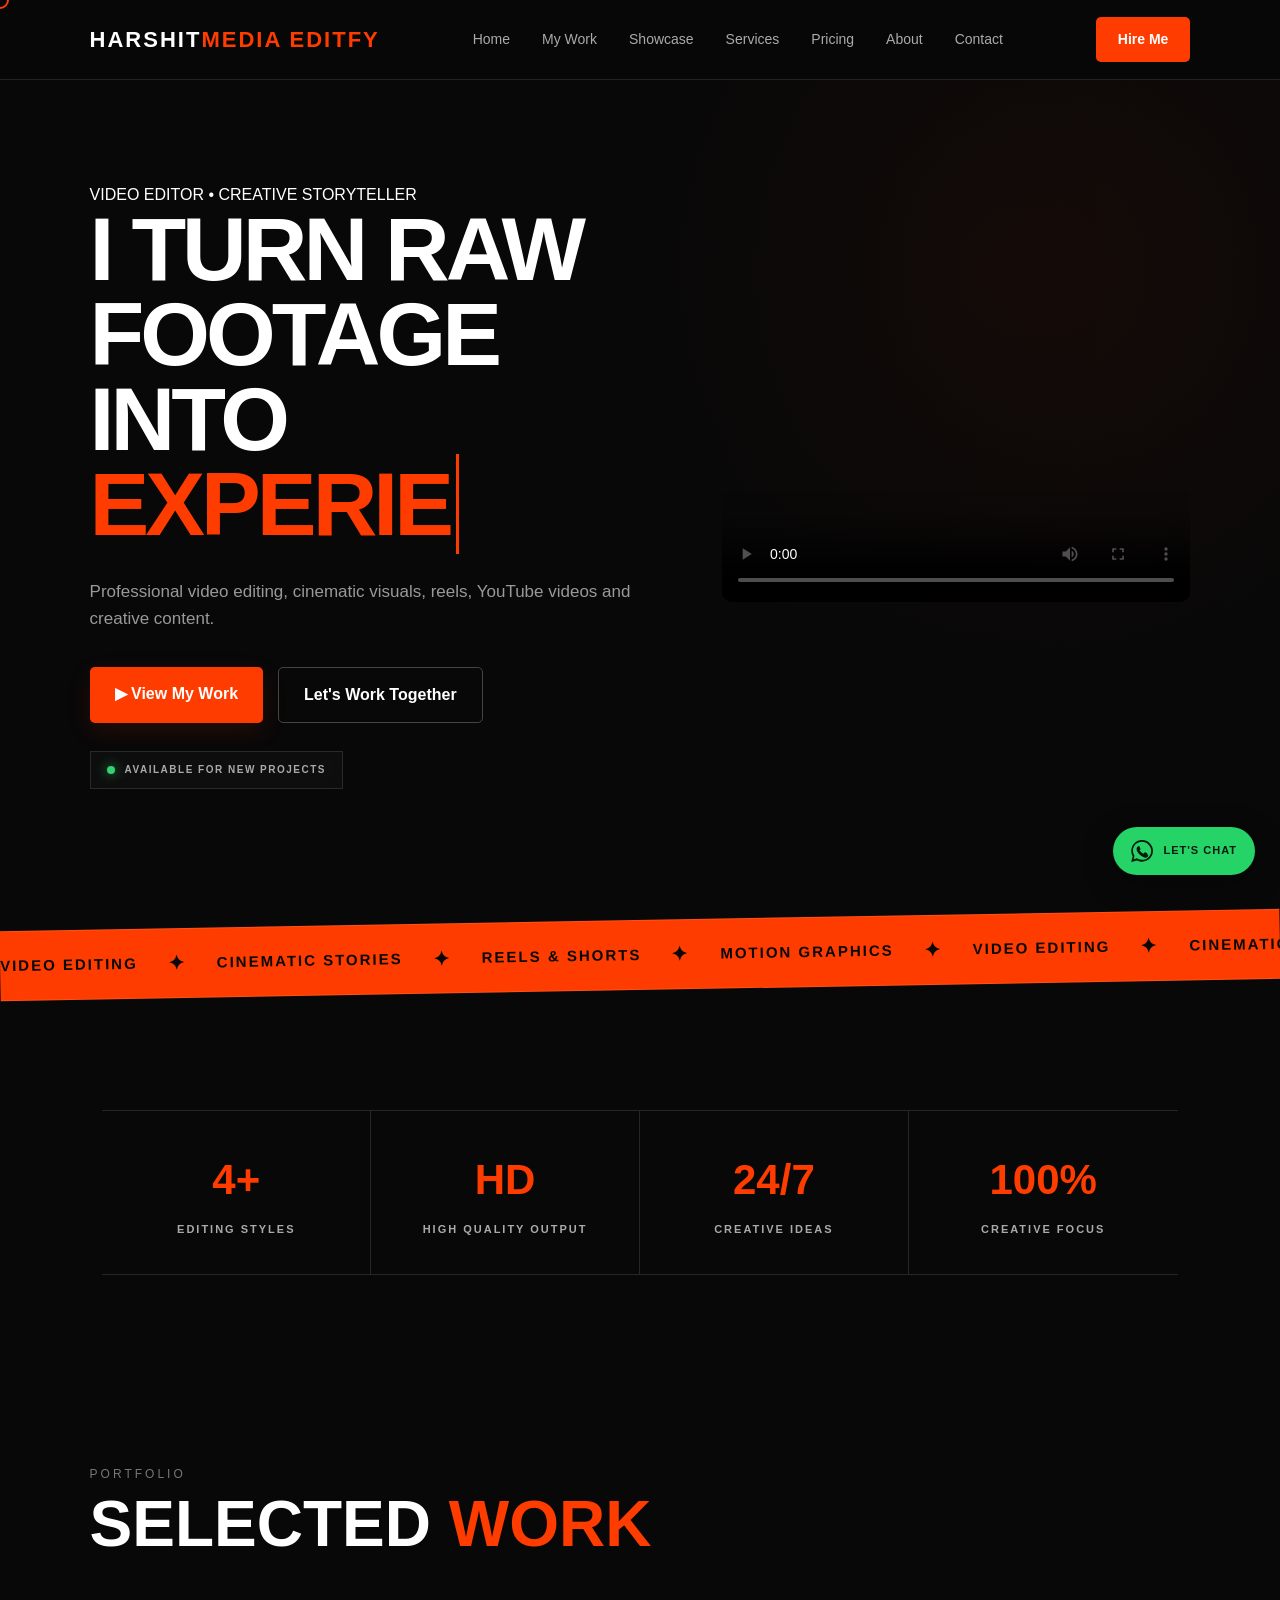
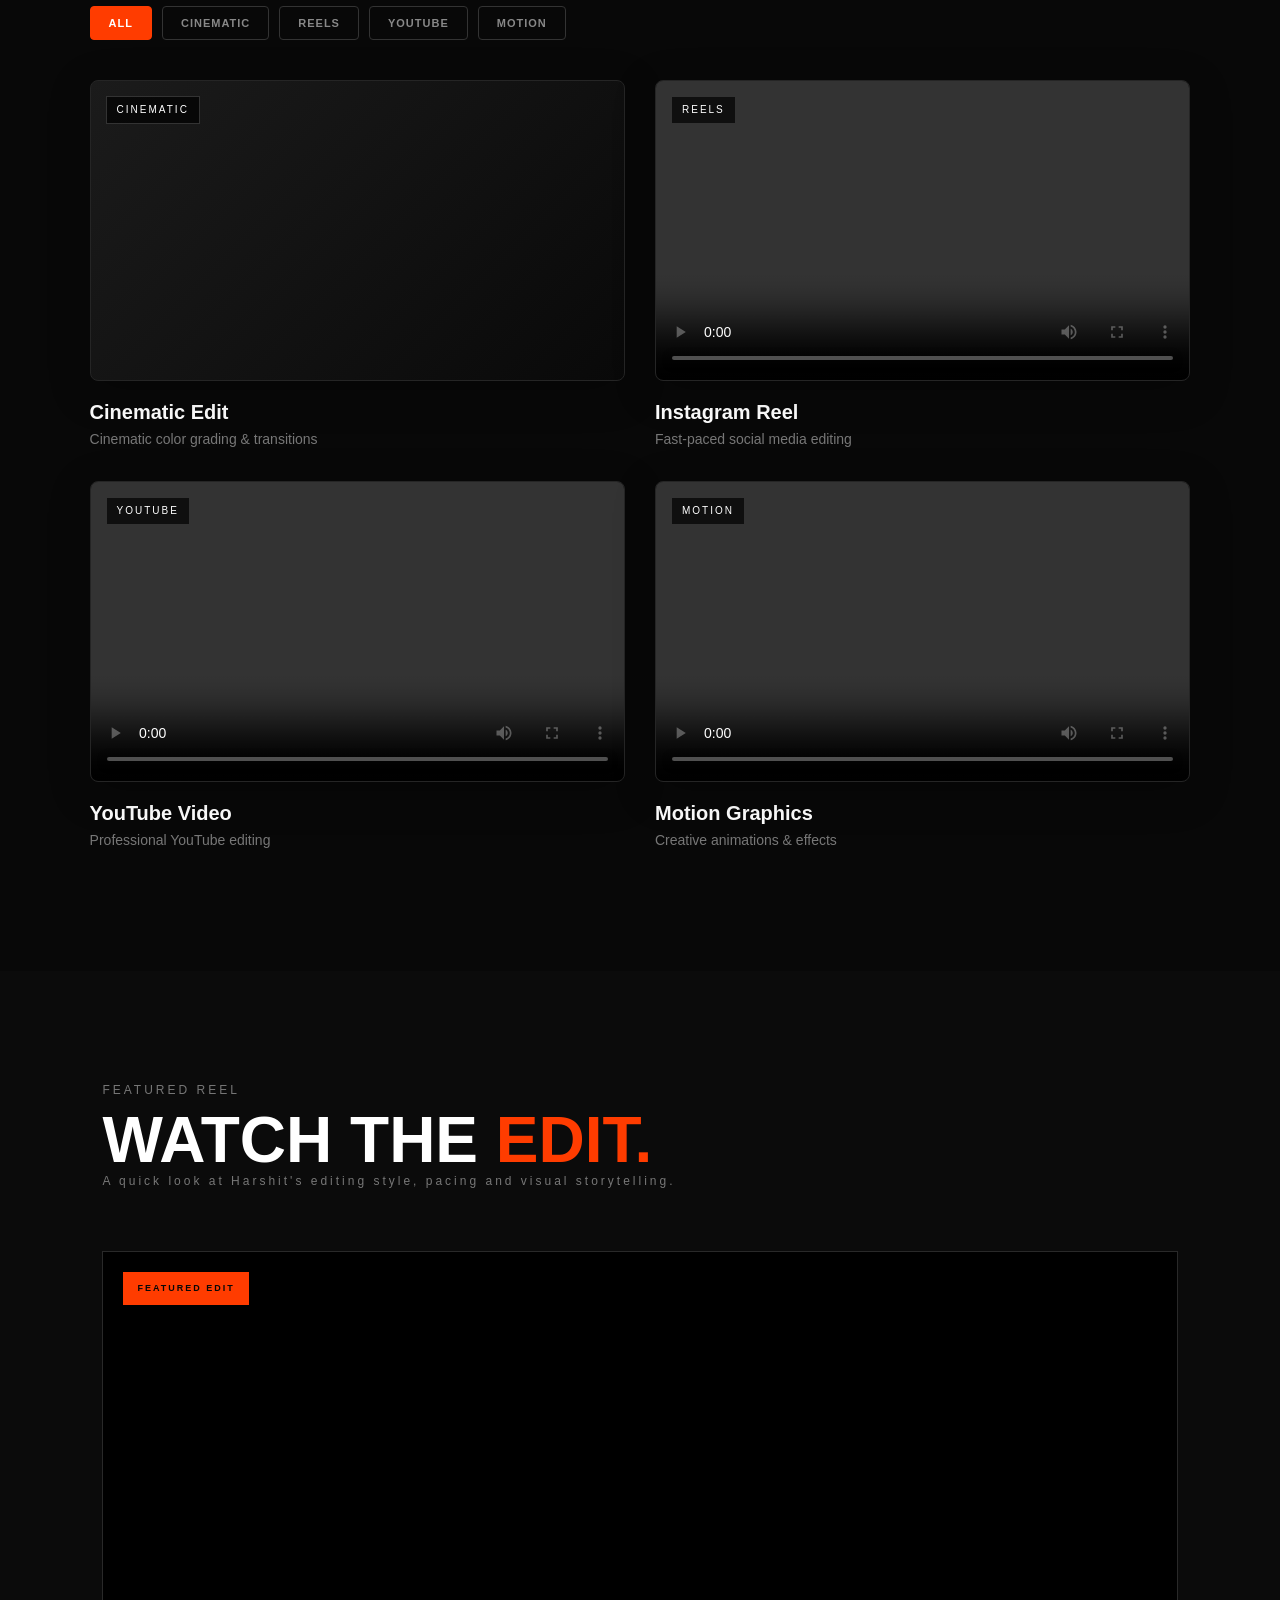
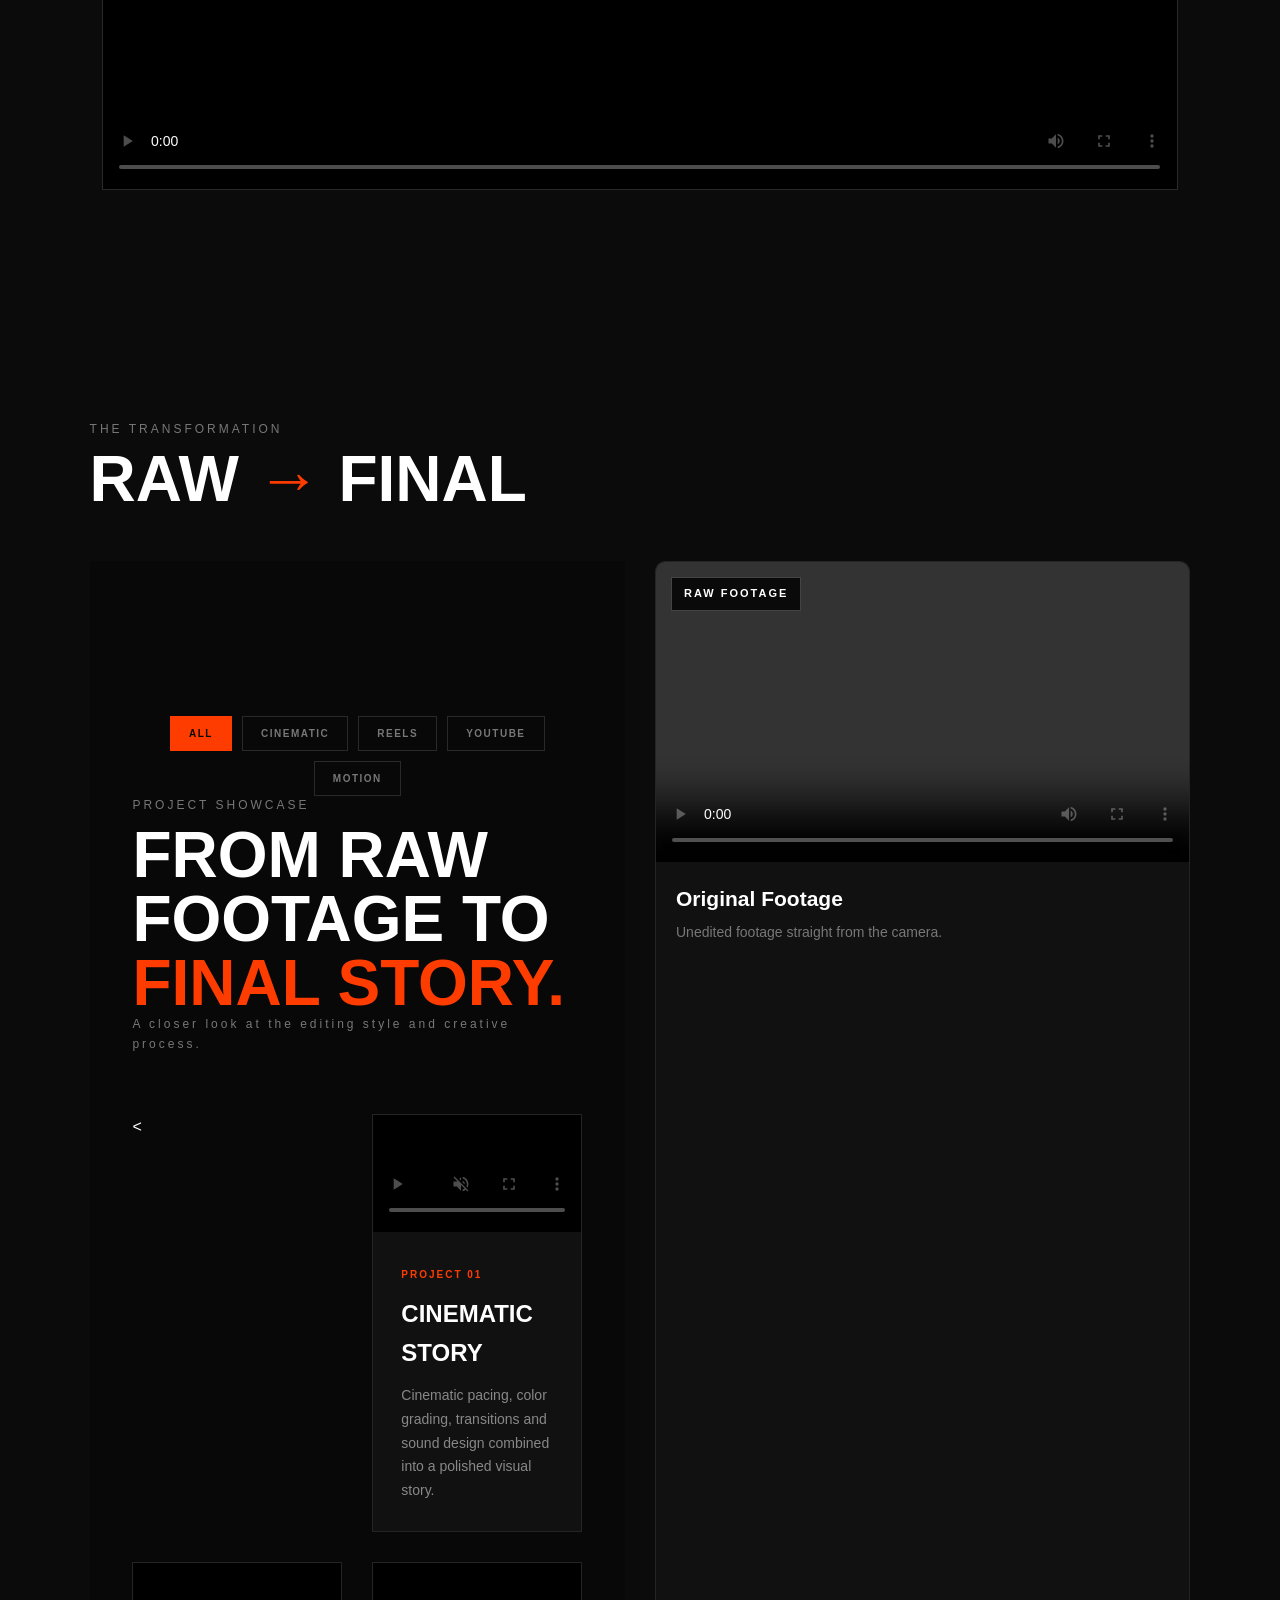
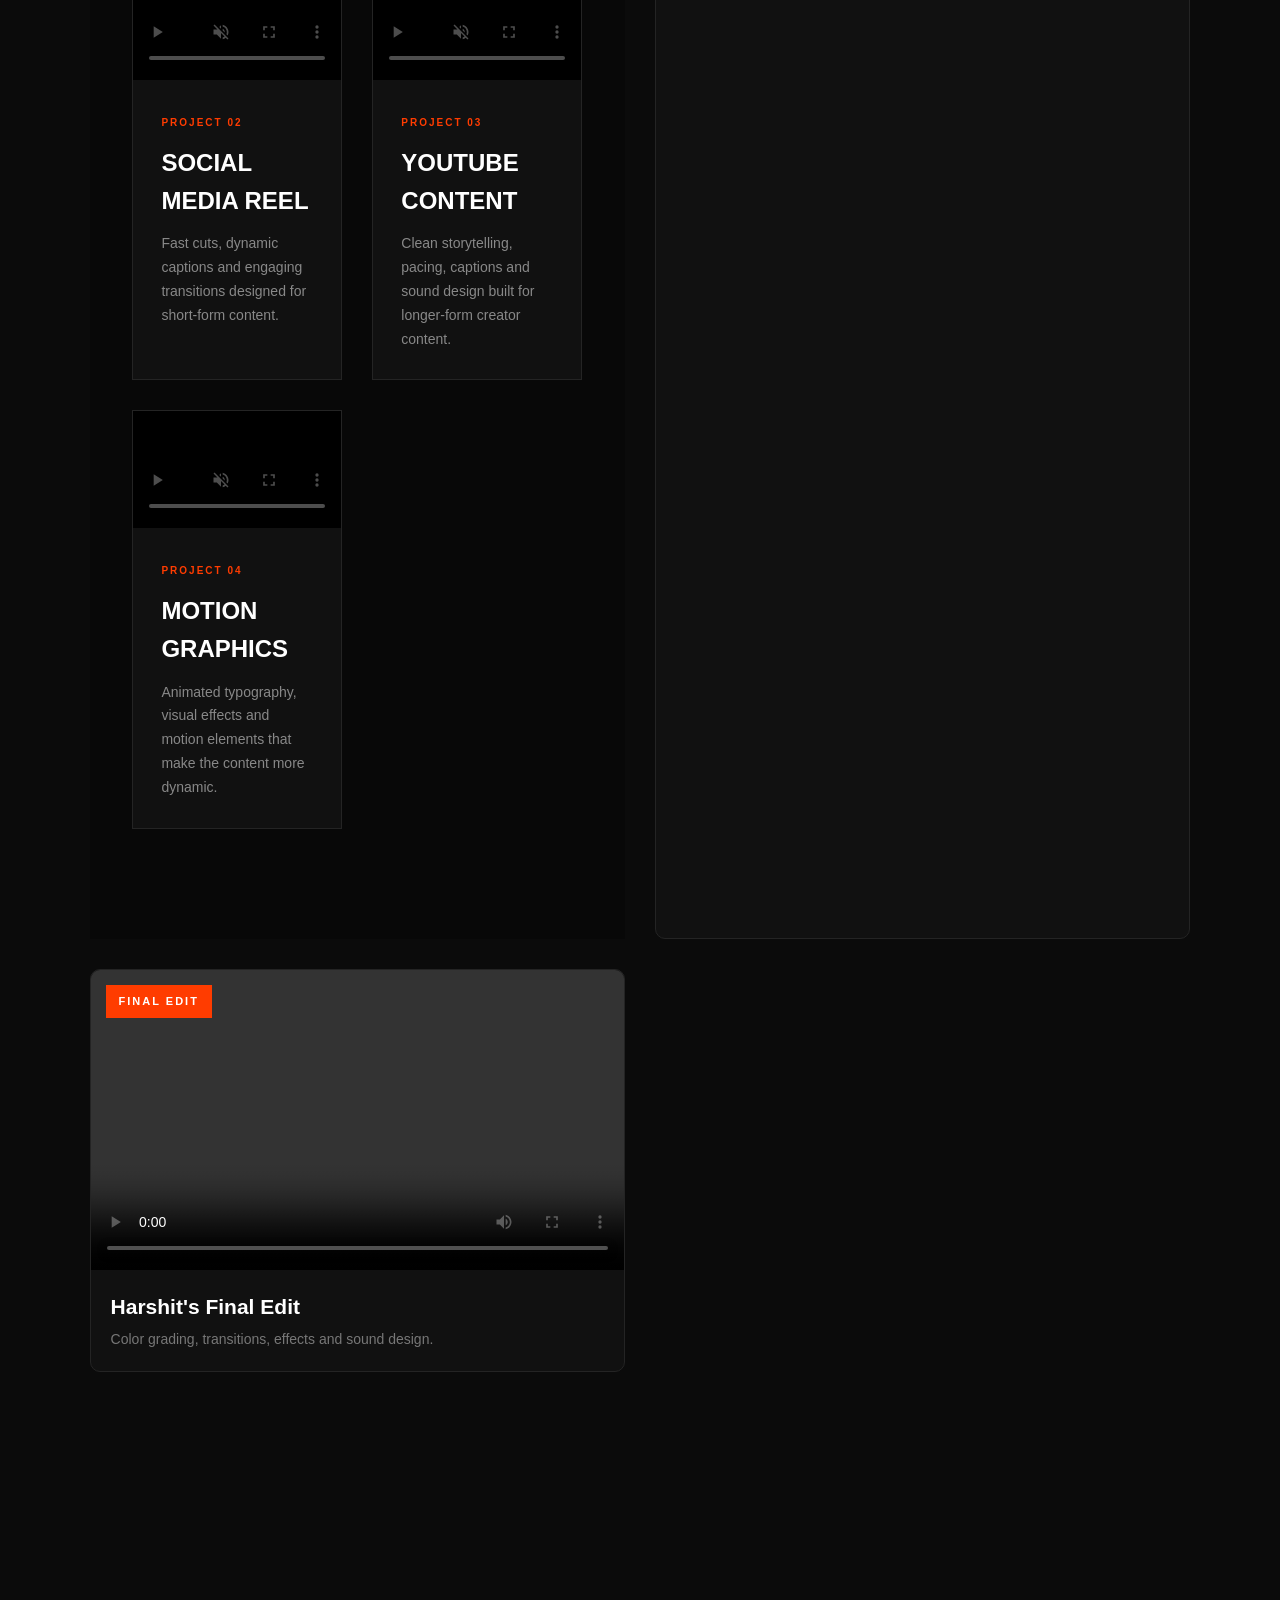
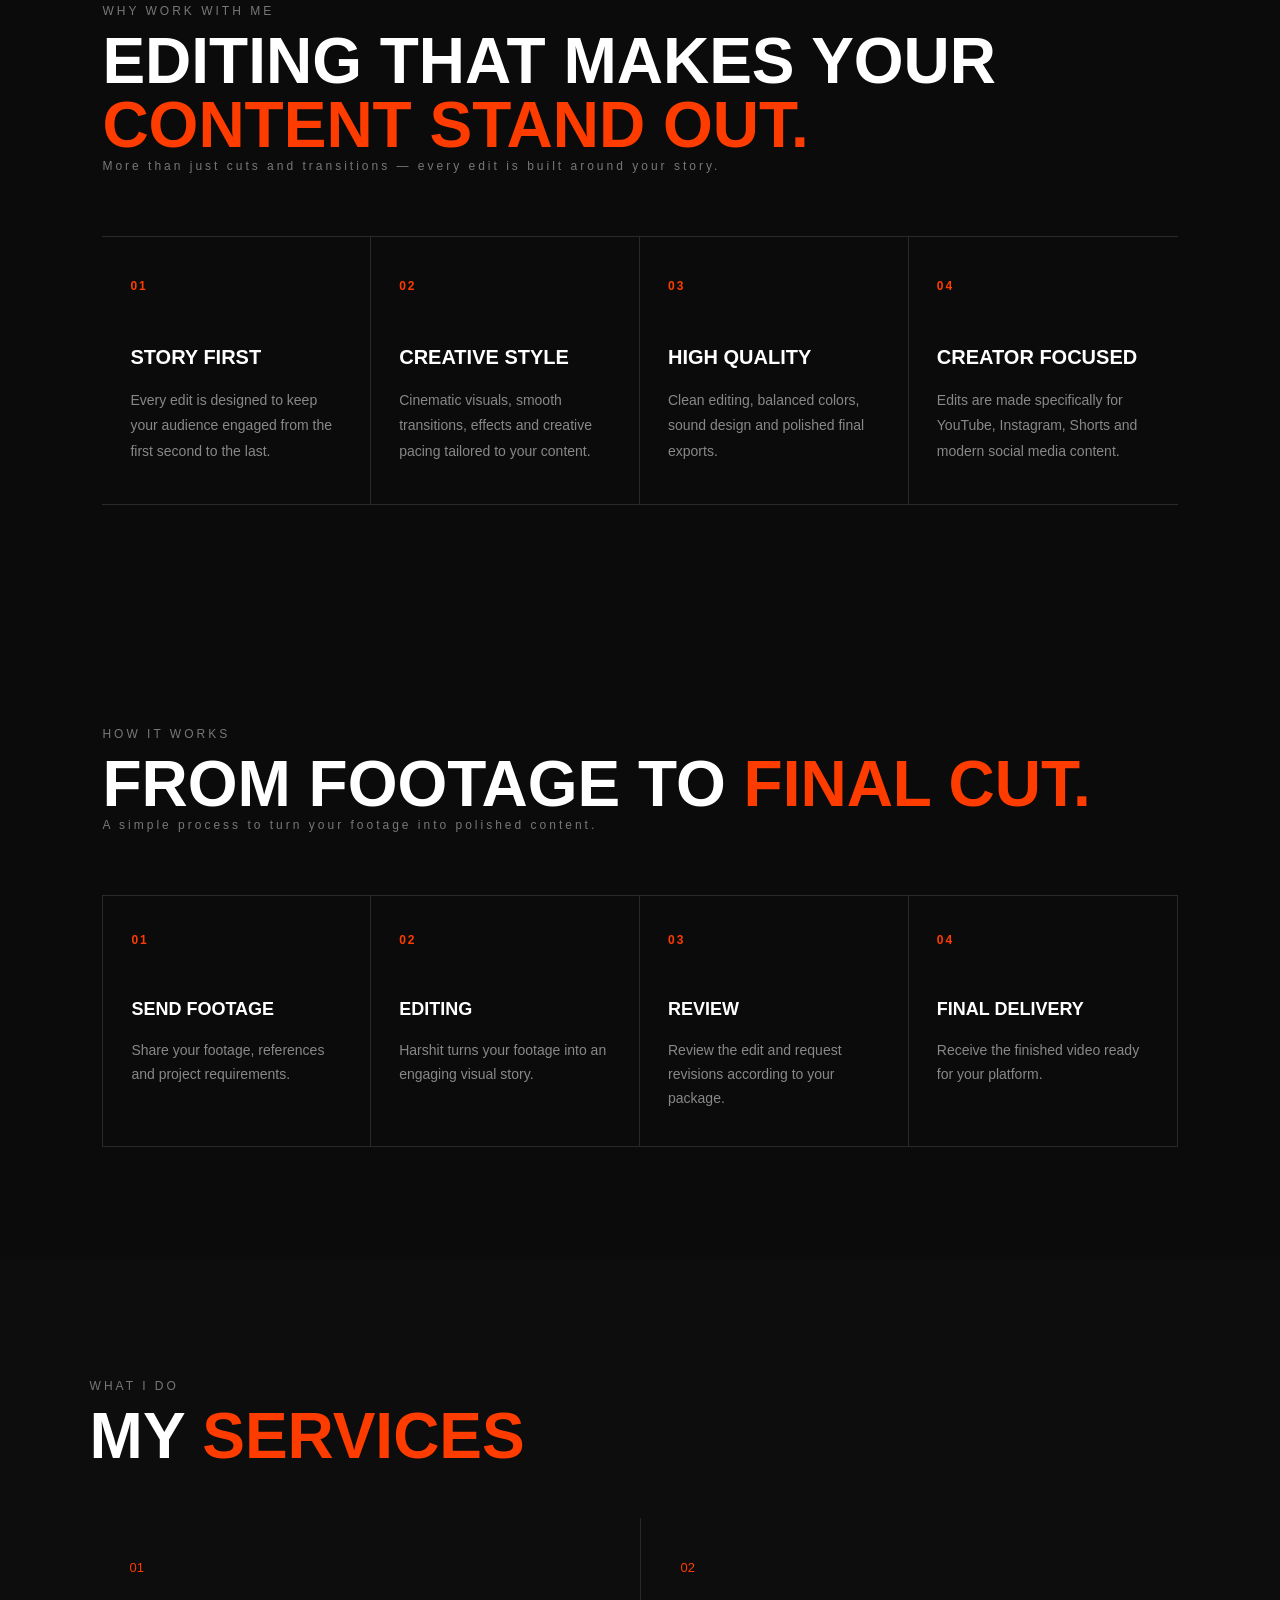
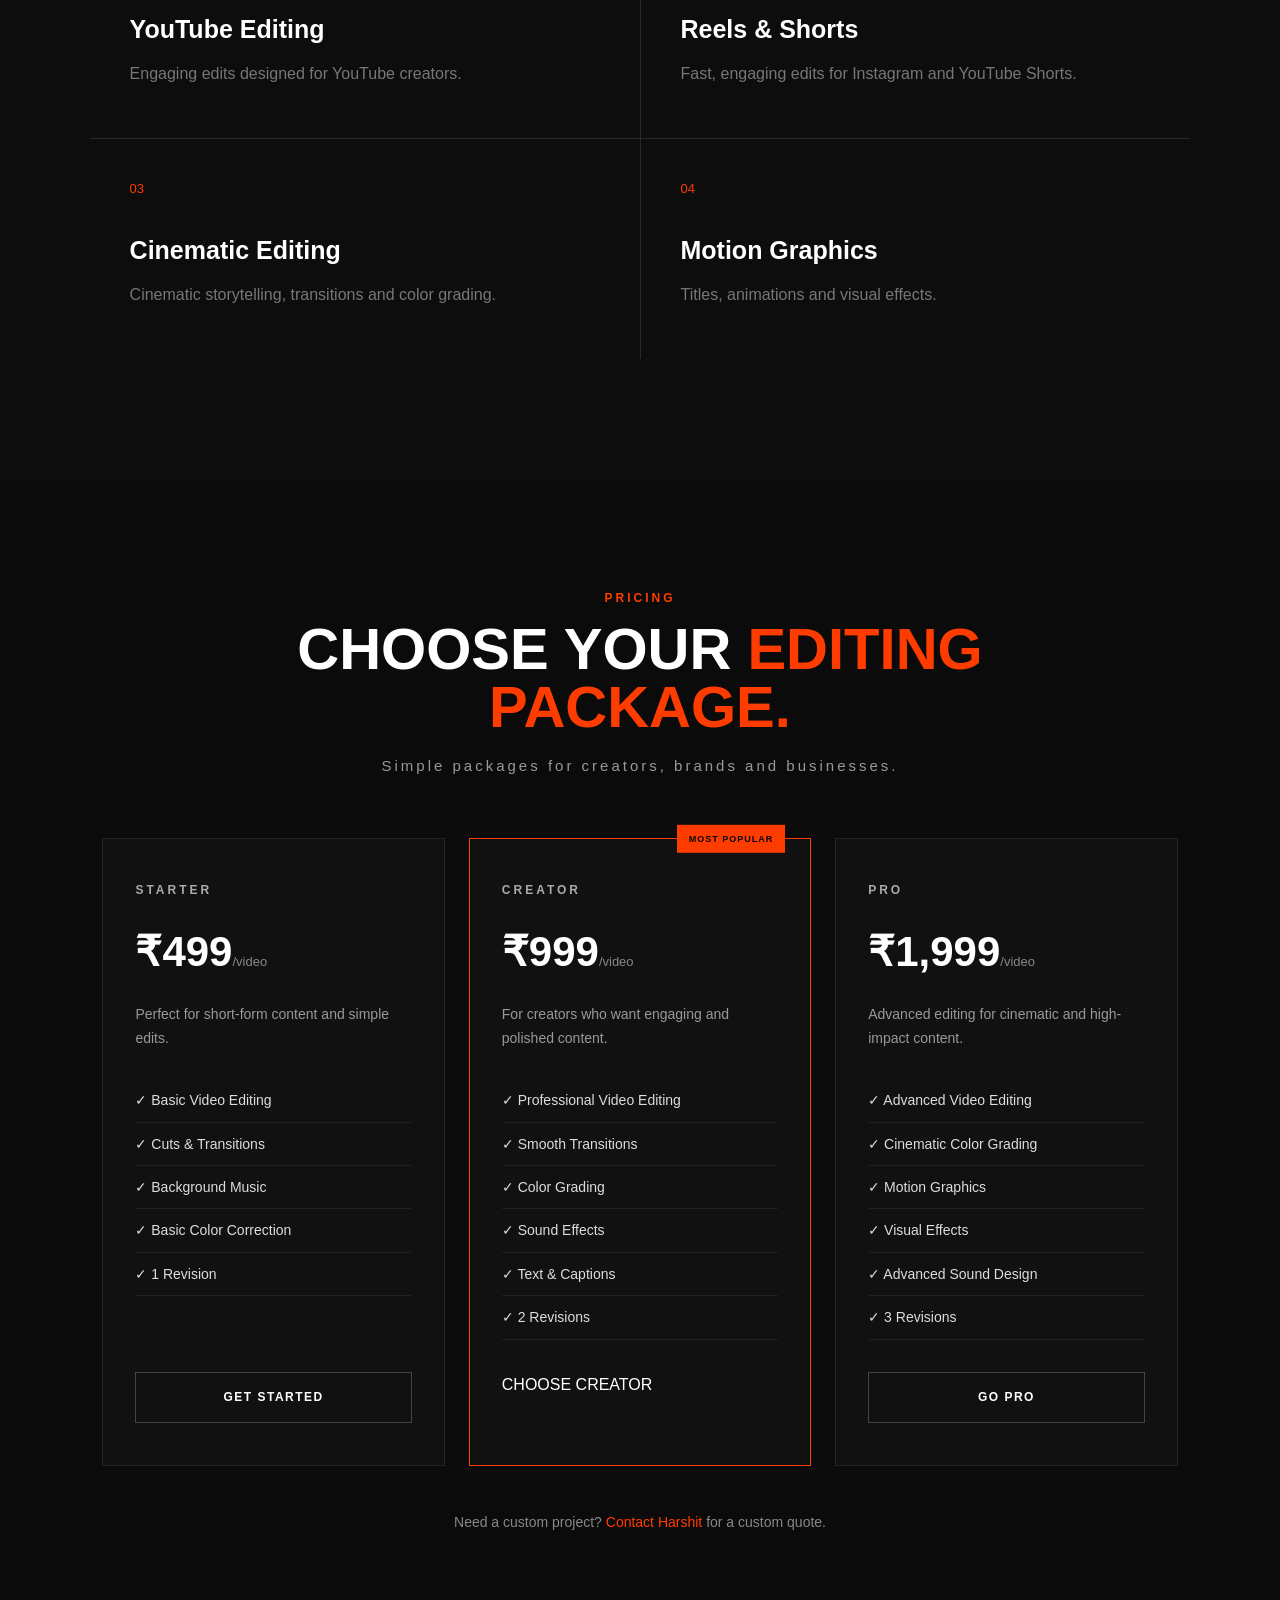
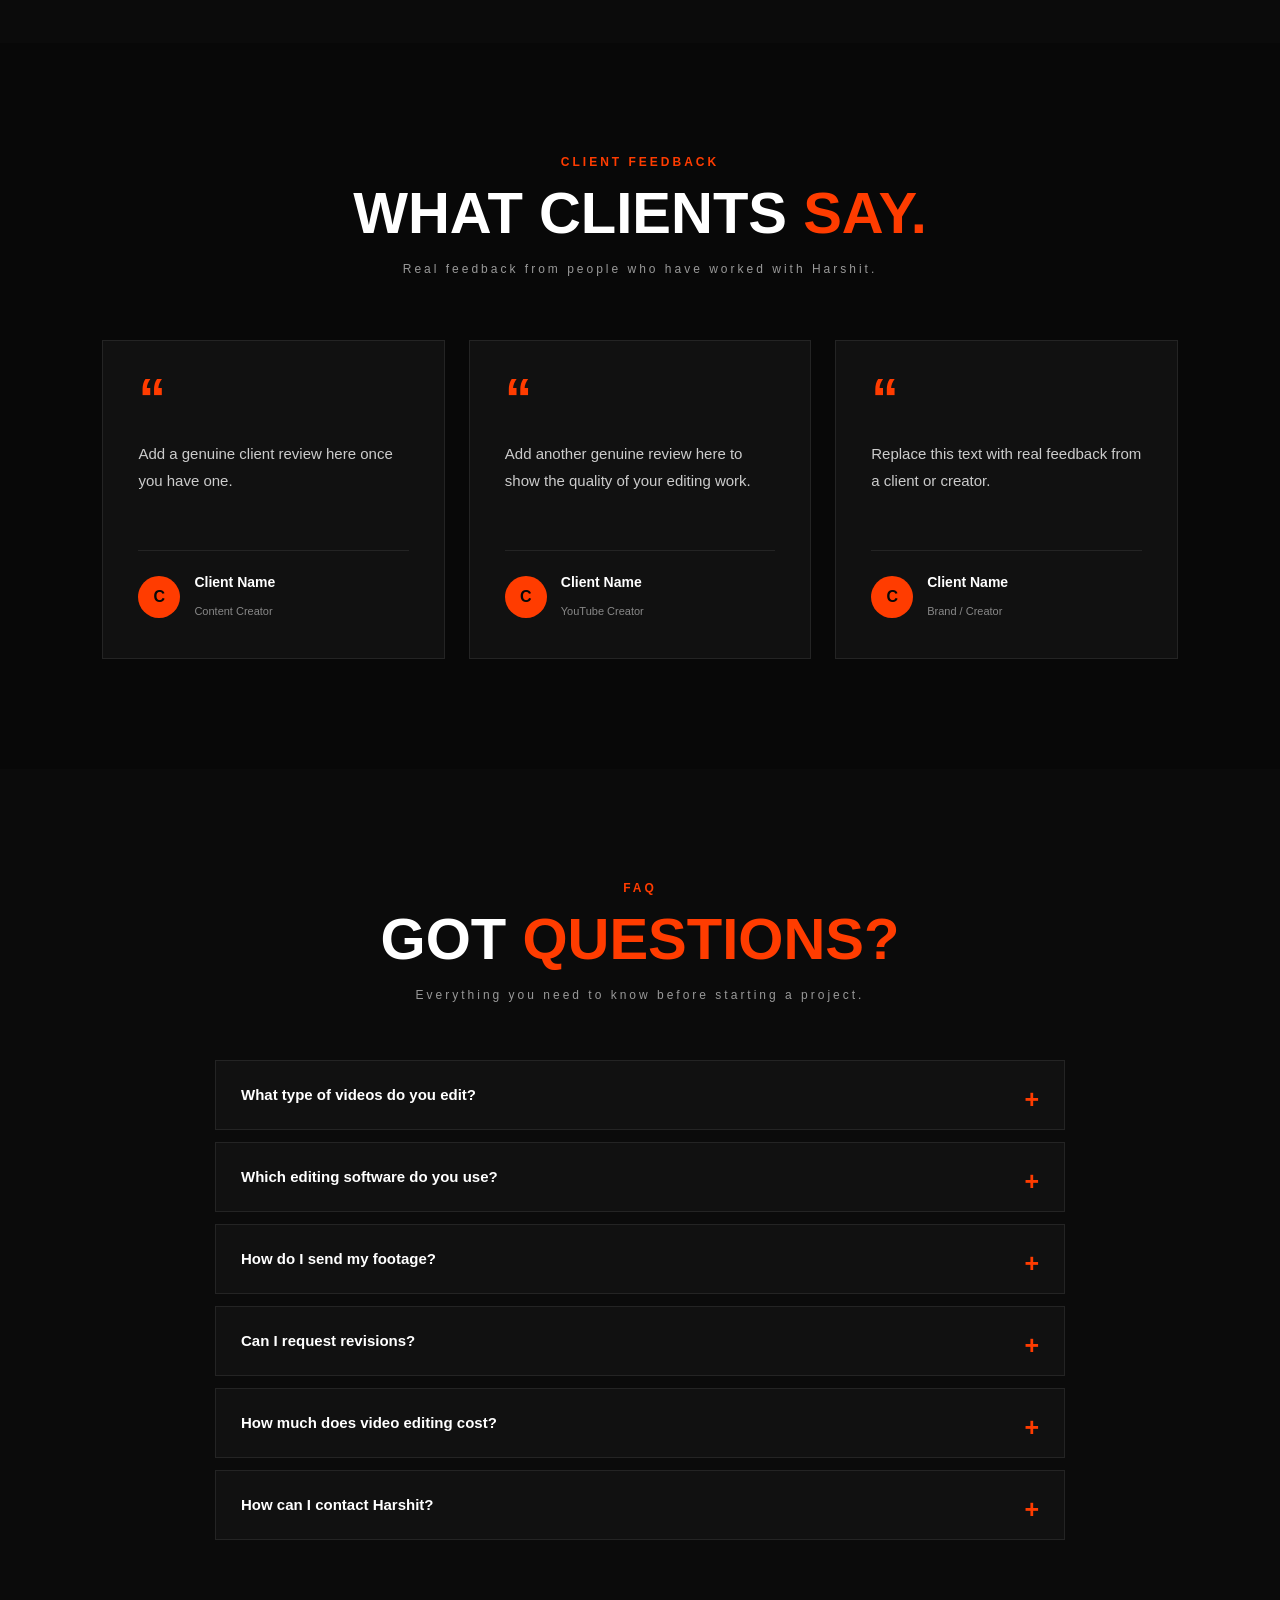
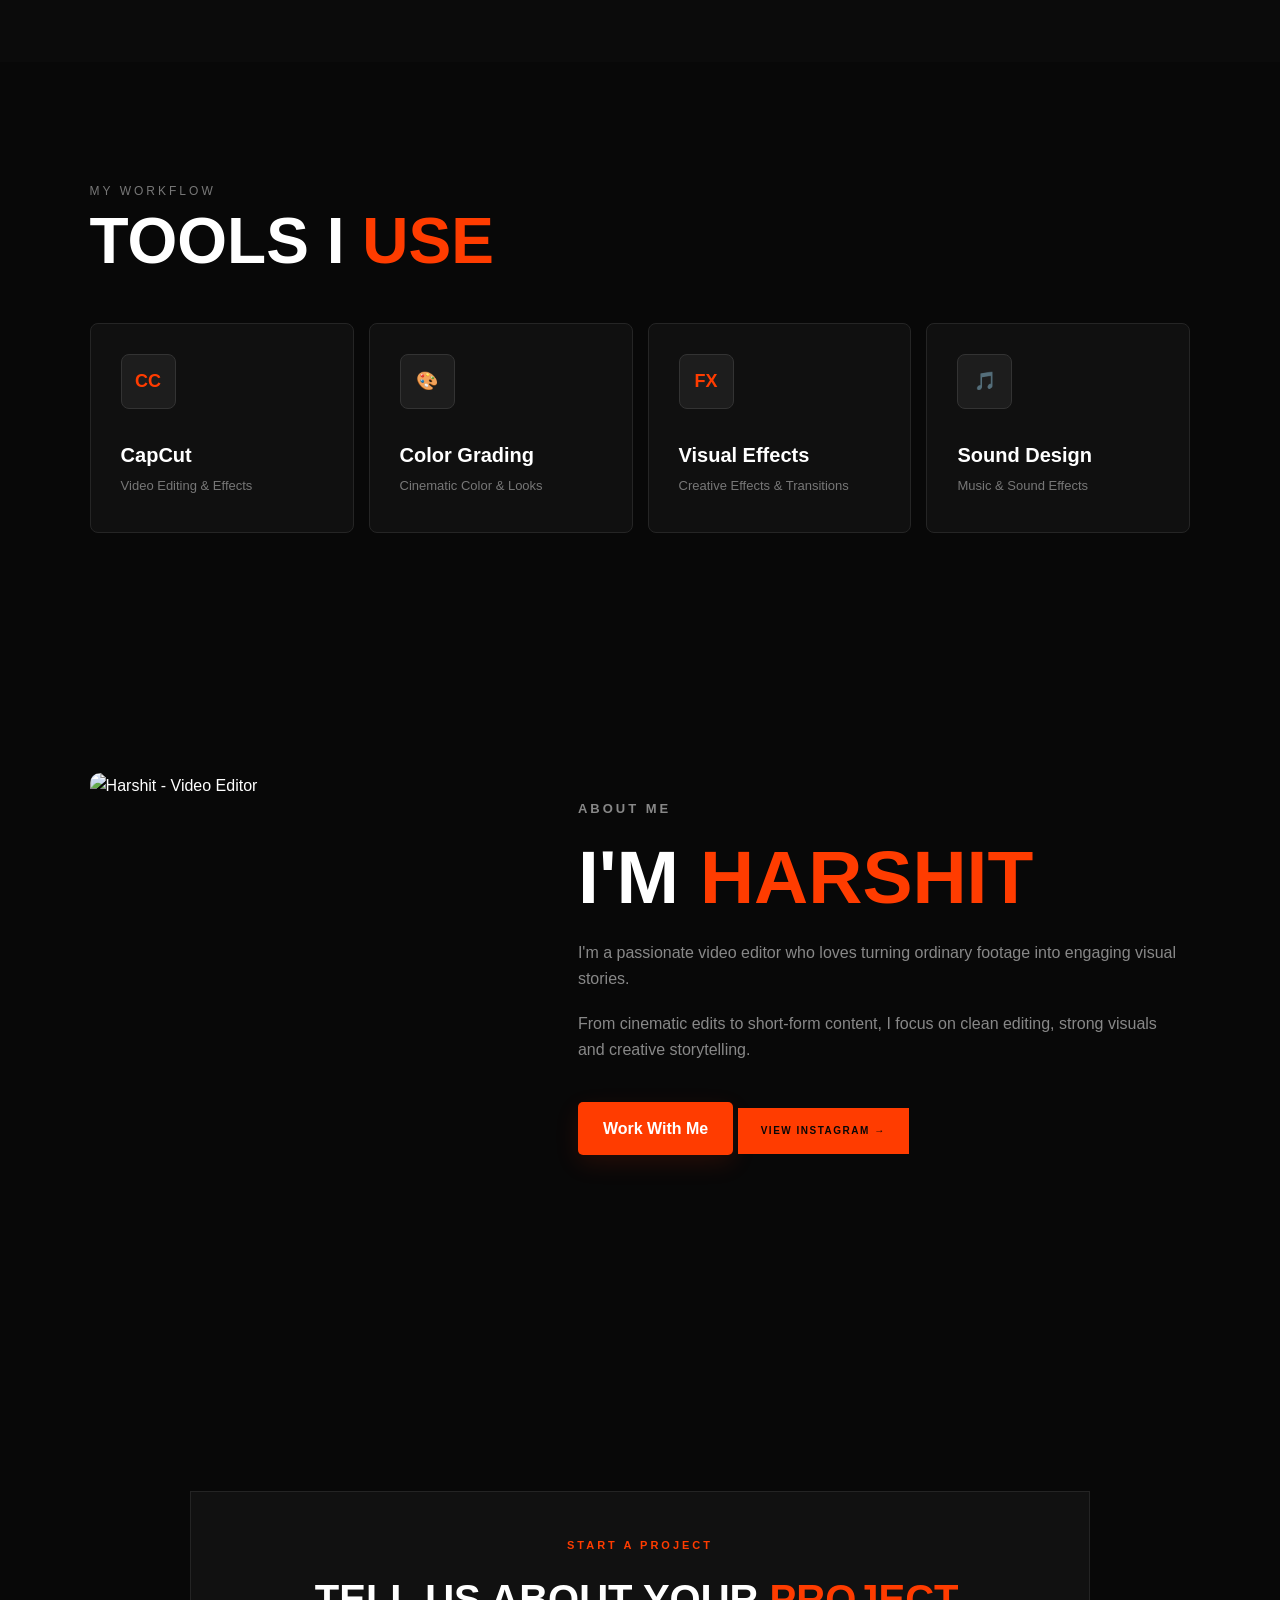
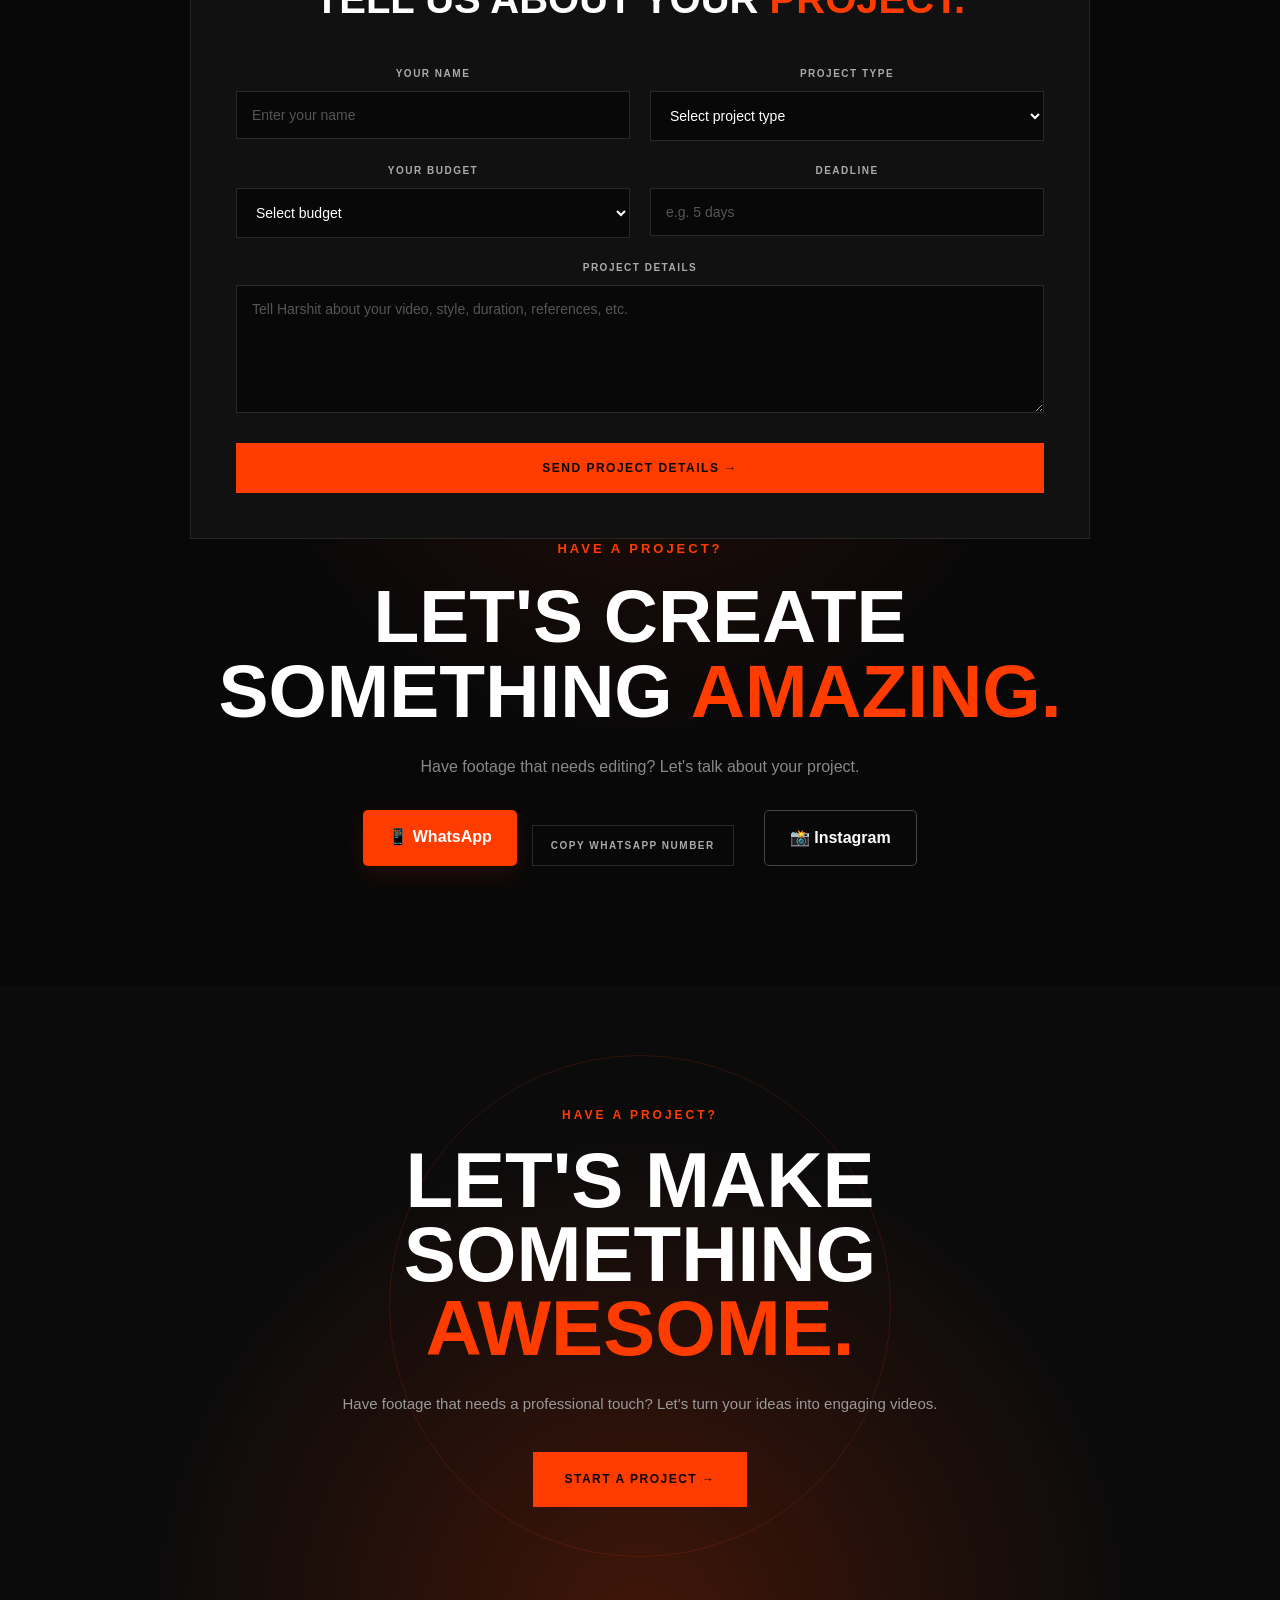
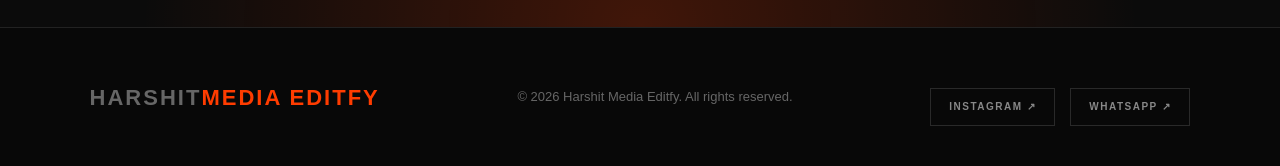
==== index.html @ 76f60067 "Add files via upload" ====
<!DOCTYPE html>
<html lang="en">
<head>
    <link rel="icon" href="images/harshit.jpg" type="image/jpeg">

    <meta name="description" content="Harshit Media Editfy — Professional video editing for YouTube, Instagram Reels, Shorts and cinematic content.">

    <meta name="keywords" content="video editor, Harshit Media Editfy, CapCut editor, YouTube editor, Instagram reels editor">

    <meta name="author" content="Harshit Media Editfy">

    <meta name="theme-color" content="#080808">
    <meta charset="UTF-8">
    <meta name="viewport" content="width=device-width, initial-scale=1.0">

    <title>Harshit Media Editfy | Professional Video Editor</title>

    <link rel="stylesheet" href="style.css">
</head>

<body>

    <div class="scroll-progress" id="scrollProgress"></div>
    <div class="custom-cursor" id="customCursor"></div>

    <div class="page-loader" id="pageLoader">
        <div class="loader-content">
            <div class="loader-logo">
                HARSHIT<span>MEDIA EDITFY</span>
            </div>

            <div class="loader-line">
                <div class="loader-fill"></div>
            </div>

            <p>LOADING EXPERIENCE...</p>
        </div>
    </div>

    <!-- NAVBAR -->

    <header class="navbar">

        <div class="logo">
            HARSHIT<span>MEDIA EDITFY</span>
        </div>

        <nav class="nav">
            <a href="#home">Home</a>
            <a href="#work">My Work</a>
            <a href="#showcase">Showcase</a>
            <a href="#services">Services</a>
            <a href="#pricing">Pricing</a>
            <a href="#about">About</a>
            <a href="#contact">Contact</a>
        </nav>

        <a href="#contact" class="hire-btn">
            Hire Me
        </a>

        <button class="menu-toggle" id="menuToggle">
            ☰
        </button>

    </header>


    <!-- MOBILE MENU -->

    <div class="mobile-menu" id="mobileMenu">

        <a href="#home">Home</a>
        <a href="#work">My Work</a>
        <a href="#before-after">Before & After</a>
        <a href="#services">Services</a>
        <a href="#testimonials">Testimonials</a>
        <a href="#faq">FAQ</a>
        <a href="#about">About</a>
        <a href="#contact">Contact</a>

    </div>



    <!-- HERO -->
    <section class="hero" id="home">

        <video class="hero-bg-video" autoplay muted loop playsinline>
            <source src="videos/cinematic.mp4" type="video/mp4">
        </video>

        <div class="hero-overlay"></div>

        <div class="hero-content">

            <p class="hero-label">VIDEO EDITOR <span>•</span> CREATIVE STORYTELLER</p>

            <h1>
                I TURN RAW FOOTAGE INTO
                <span class="typing-text" id="typingText">STORIES.</span>
            </h1>

            <p class="hero-text">
                Professional video editing, cinematic visuals,
                reels, YouTube videos and creative content.
            </p>

            <div class="hero-buttons">

                <a href="#work" class="primary-btn">
                    ▶ View My Work
                </a>

                <a href="#contact" class="secondary-btn">
                    Let's Work Together
                </a>

            </div>

            <div class="availability-badge">
                <span class="availability-dot"></span>
                <span>AVAILABLE FOR NEW PROJECTS</span>
            </div>

        </div>

        <div class="hero-video">

            <video class="featured-video" controls poster="images/cinematic.jpg"></video>
               <source src="videos/cinematic.mp4" type="video/mp4">
            </video>

        </div>

    </section>

    <!-- CREATIVE MARQUEE -->
    <section class="marquee-section">
        <div class="marquee-track">
            <span>VIDEO EDITING</span>
            <span>✦</span>
            <span>CINEMATIC STORIES</span>
            <span>✦</span>
            <span>REELS & SHORTS</span>
            <span>✦</span>
            <span>MOTION GRAPHICS</span>
            <span>✦</span>

            <span>VIDEO EDITING</span>
            <span>✦</span>
            <span>CINEMATIC STORIES</span>
            <span>✦</span>
            <span>REELS & SHORTS</span>
            <span>✦</span>
            <span>MOTION GRAPHICS</span>
            <span>✦</span>
        </div>
    </section>

    <!-- EDITING STATS -->
    <section class="stats-section">
        <div class="stats-container">

            <div class="stat-item">
                <h3 class="counter" data-target="4" data-suffix="+">0</h3>
                <p>EDITING STYLES</p>
            </div>

            <div class="stat-item">
                <h3>HD</h3>
                <p>HIGH QUALITY OUTPUT</p>
            </div>

            <div class="stat-item">
                <h3 class="counter" data-target="24" data-suffix="/7">0</h3>
                <p>CREATIVE IDEAS</p>
            </div>

            <div class="stat-item">
                <h3 class="counter" data-target="100" data-suffix="%">0</h3>
                <p>CREATIVE FOCUS</p>
            </div>

        </div>
    </section>


    <!-- WORK -->
    <section class="work-section" id="work">

        <div class="section-heading">

            <p>PORTFOLIO</p>

            <h2>
                SELECTED <span>WORK</span>
            </h2>

        </div>

        <div class="filter-buttons">

            <button class="filter-btn active" data-filter="all">
                ALL
            </button>

            <button class="filter-btn" data-filter="cinematic">
                CINEMATIC
            </button>

            <button class="filter-btn" data-filter="reels">
                REELS
            </button>

            <button class="filter-btn" data-filter="youtube">
                YOUTUBE
            </button>

            <button class="filter-btn" data-filter="motion">
                MOTION
            </button>

        </div>


        <div class="video-grid">

            <!-- VIDEO 1 -->
            <div class="video-card" data-category="cinematic">

                <div class="video-box">

                <video muted loop playsinline preload="metadata" poster="images/cinematic.jpg">
                    <source src="videos/cinematic.mp4" type="video/mp4">
                </video>

                <video muted loop playsinline preload="metadata" poster="images/reel.jpg">
                    <source src="videos/reel.mp4" type="video/mp4">
                </video>

                <video muted loop playsinline preload="metadata" poster="images/youtube.jpg">
                    <source src="videos/youtube.mp4" type="video/mp4">
                </video>

                <video muted loop playsinline preload="metadata" poster="images/motion.jpg">
                    <source src="videos/motion.mp4" type="video/mp4">
                </video>

                <span class="category">
                     CINEMATIC
                </span>

            </div>

                <h3>Cinematic Edit</h3>

                <p>
                    Cinematic color grading & transitions
                </p>

            </div>


            <!-- VIDEO 2 -->
            <div class="video-card" data-category="reels">

                <div class="video-box">

                <video controls>
                  <source src="videos/reel.mp4" type="video/mp4">
                </video>

               <span class="category">
                   REELS
              </span>

            </div>

                <h3>Instagram Reel</h3>

                <p>
                    Fast-paced social media editing
                </p>

            </div>


            <!-- VIDEO 3 -->
            <div class="video-card" data-category="youtube">

                <div class="video-box">

                <video controls>
                   <source src="videos/youtube.mp4" type="video/mp4">
                </video>

            <span class="category">
                     YOUTUBE
            </span>

            </div>

                <h3>YouTube Video</h3>

                <p>
                    Professional YouTube editing
                </p>

            </div>


            <!-- VIDEO 4 -->
            <div class="video-card" data-category="motion">

            <div class="video-box">

                <video controls>
                   <source src="videos/motion.mp4" type="video/mp4">
                 </video>

                <span class="category">
                     MOTION
                </span>

            </div>

                <h3>Motion Graphics</h3>

                <p>
                    Creative animations & effects
                </p>

            </div>

        </div>

    </section>
    <section class="featured-reel" id="featuredReel">

        <div class="section-heading">
            <p class="section-tag">FEATURED REEL</p>
            <h2>WATCH THE <span>EDIT.</span></h2>
            <p>A quick look at Harshit's editing style, pacing and visual storytelling.</p>
        </div>

        <div class="featured-reel-box">

            <video
                id="featuredReelVideo"
                controls
                playsinline
                poster="images/cinematic.jpg">

                <source src="videos/cinematic.mp4" type="video/mp4">

                Your browser does not support video playback.
            </video>

            <div class="reel-badge">
                FEATURED EDIT
            </div>

        </div>

    </section>

    
    <!-- BEFORE & AFTER -->

    <section class="before-after-section" id="before-after">

        <div class="section-heading">

            <p>THE TRANSFORMATION</p>

            <h2>
                RAW <span>→</span> FINAL
            </h2>

        </div>

        <div class="comparison">

        <!-- PROJECT SHOWCASE -->
        <section class="showcase-section" id="showcase">
            <div class="showcase-filters">

                <button class="showcase-filter active" data-showcase-filter="all">
                    ALL
                </button>

                <button class="showcase-filter" data-showcase-filter="cinematic">
                    CINEMATIC
                </button>

                <button class="showcase-filter" data-showcase-filter="reels">
                    REELS
                </button>

                <button class="showcase-filter" data-showcase-filter="youtube">
                    YOUTUBE
                </button>

                <button class="showcase-filter" data-showcase-filter="motion">
                    MOTION
                </button>

            </div>

            <div class="section-heading">
                <p class="section-tag">PROJECT SHOWCASE</p>
                <h2>FROM RAW FOOTAGE TO <span>FINAL STORY.</span></h2>
                <p>A closer look at the editing style and creative process.</p>
            </div>

            <div class="showcase-grid">

            <<div class="showcase-card" data-showcase-category="cinematic">
                <div class="showcase-video">
                    <div class="showcase-overlay">
                        <span>WATCH PROJECT</span>
                        <div class="showcase-play">▶</div>
                    </div>

                <video
                    controls
                    muted
                    loop
                    playsinline
                    preload="metadata"
                    poster="images/cinematic.jpg">
                    <source src="videos/cinematic.mp4" type="video/mp4">
                </video>
            </div>

                <div class="showcase-content">
                    <span>PROJECT 01</span>
                    <h3>CINEMATIC STORY</h3>
                    <p>
                        Cinematic pacing, color grading, transitions and
                        sound design combined into a polished visual story.
                    </p>
                </div>
            </div>


            <div class="showcase-card" data-showcase-category="reels">
                <div class="showcase-video">
                    <div class="showcase-overlay">
                        <span>WATCH PROJECT</span>
                        <div class="showcase-play">▶</div>
                    </div>
                    <video
                        controls
                        muted
                        loop
                        playsinline
                        preload="metadata"
                        poster="images/reel.jpg">
                        <source src="videos/reel.mp4" type="video/mp4">
                    </video>
                </div>

                <div class="showcase-content">
                    <span>PROJECT 02</span>
                    <h3>SOCIAL MEDIA REEL</h3>
                    <p>
                        Fast cuts, dynamic captions and engaging transitions
                        designed for short-form content.
                    </p>
                </div>
            </div>


            <div class="showcase-card" data-showcase-category="youtube">
                <div class="showcase-video">
                    <div class="showcase-overlay">
                        <span>WATCH PROJECT</span>
                        <div class="showcase-play">▶</div>
                    </div>
                    <video
                        controls
                        muted
                        loop
                        playsinline
                        preload="metadata"
                        poster="images/youtube.jpg">
                        <source src="videos/youtube.mp4" type="video/mp4">
                    </video>
                </div>

                <div class="showcase-content">
                    <span>PROJECT 03</span>
                    <h3>YOUTUBE CONTENT</h3>
                    <p>
                        Clean storytelling, pacing, captions and sound
                        design built for longer-form creator content.
                    </p>
                </div>
            </div>


            <div class="showcase-card" data-showcase-category="motion">
                <div class="showcase-video">
                    <div class="showcase-overlay">
                        <span>WATCH PROJECT</span>
                        <div class="showcase-play">▶</div>
                    </div>
                    <video
                        controls
                        muted
                        loop
                        playsinline
                        preload="metadata"
                        poster="images/motion.jpg">
                        <source src="videos/motion.mp4" type="video/mp4">
                    </video>
                </div>

                <div class="showcase-content">
                    <span>PROJECT 04</span>
                    <h3>MOTION GRAPHICS</h3>
                    <p>
                        Animated typography, visual effects and motion
                        elements that make the content more dynamic.
                    </p>
                </div>
            </div>

        </div>

    </section>

            <!-- RAW FOOTAGE -->

            <div class="comparison-card">

                <div class="comparison-video">

                    <video controls>
                        <source src="videos/raw.mp4" type="video/mp4">
                    </video>

                    <div class="comparison-label">
                        RAW FOOTAGE
                    </div>

                </div>

                <h3>Original Footage</h3>

                <p>
                    Unedited footage straight from the camera.
                </p>

            </div>


            <!-- FINAL EDIT -->

            <div class="comparison-card">

                <div class="comparison-video">

                    <video controls>
                        <source src="videos/cinematic.mp4" type="video/mp4">
                    </video>

                    <div class="comparison-label final">
                        FINAL EDIT
                    </div>

                </div>

                <h3>Harshit's Final Edit</h3>

                <p>
                    Color grading, transitions, effects and sound design.
                </p>

                </div>

            </div>

        </section>




    <!-- SERVICES -->

    <!-- WHY CHOOSE HARSHIT -->
    <section class="why-section">
        <div class="section-heading">
            <p class="section-tag">WHY WORK WITH ME</p>
            <h2>EDITING THAT MAKES YOUR <span>CONTENT STAND OUT.</span></h2>
            <p>More than just cuts and transitions — every edit is built around your story.</p>
        </div>

        <div class="why-grid">

            <div class="why-card">
                <div class="why-number">01</div>
                <h3>STORY FIRST</h3>
                <p>
                    Every edit is designed to keep your audience engaged
                    from the first second to the last.
                </p>
            </div>

            <div class="why-card">
                <div class="why-number">02</div>
                <h3>CREATIVE STYLE</h3>
                <p>
                    Cinematic visuals, smooth transitions, effects and
                    creative pacing tailored to your content.
                </p>
            </div>

            <div class="why-card">
                <div class="why-number">03</div>
                <h3>HIGH QUALITY</h3>
                <p>
                    Clean editing, balanced colors, sound design and
                    polished final exports.
                </p>
            </div>

            <div class="why-card">
                <div class="why-number">04</div>
                <h3>CREATOR FOCUSED</h3>
                <p>
                    Edits are made specifically for YouTube, Instagram,
                    Shorts and modern social media content.
                </p>
            </div>

        </div>
    </section>

    <!-- EDITING PROCESS -->
    <section class="process-section">

        <div class="section-heading">
            <p class="section-tag">HOW IT WORKS</p>
            <h2>FROM FOOTAGE TO <span>FINAL CUT.</span></h2>
            <p>A simple process to turn your footage into polished content.</p>
        </div>

        <div class="process-grid">

            <div class="process-card">
                <div class="process-number">01</div>
                <h3>SEND FOOTAGE</h3>
                <p>
                    Share your footage, references and project requirements.
                </p>
            </div>

            <div class="process-card">
                <div class="process-number">02</div>
                <h3>EDITING</h3>
                <p>
                    Harshit turns your footage into an engaging visual story.
                </p>
            </div>

            <div class="process-card">
                <div class="process-number">03</div>
                <h3>REVIEW</h3>
                <p>
                    Review the edit and request revisions according to your package.
                </p>
            </div>

            <div class="process-card">
                <div class="process-number">04</div>
                <h3>FINAL DELIVERY</h3>
                <p>
                    Receive the finished video ready for your platform.
                </p>
            </div>

        </div>

    </section>

    <section class="services-section" id="services">

        <div class="section-heading">

            <p>WHAT I DO</p>

            <h2>
                MY <span>SERVICES</span>
            </h2>

        </div>


        <div class="services-grid">

            <div class="service" data-service="youtube">
                <div class="service-number">01</div>
                <h3>YouTube Editing</h3>
                <p>
                    Engaging edits designed for YouTube creators.
                </p>
            </div>


            <div class="service" data-service="reels">
                <div class="service-number">02</div>
                <h3>Reels & Shorts</h3>
                <p>
                    Fast, engaging edits for Instagram and YouTube Shorts.
                </p>
            </div>


            <div class="service" data-service="cinematic">
                <div class="service-number">03</div>
                <h3>Cinematic Editing</h3>
                <p>
                    Cinematic storytelling, transitions and color grading.
                </p>
            </div>


            <div class="service" data-service="motion">
                <div class="service-number">04</div>
                <h3>Motion Graphics</h3>
                <p>
                    Titles, animations and visual effects.
                </p>
            </div>

        </div>

    </section>


    <!-- PRICING SECTION -->
    <section class="pricing-section" id="pricing">

        <div class="section-heading">
            <p class="section-tag">PRICING</p>
            <h2>CHOOSE YOUR <span>EDITING PACKAGE.</span></h2>
            <p>Simple packages for creators, brands and businesses.</p>
        </div>

        <div class="pricing-grid">

            <!-- STARTER -->
            <div class="price-card">
                <p class="price-label">STARTER</p>
                <h3>₹499<span>/video</span></h3>

                <p class="price-description">
                    Perfect for short-form content and simple edits.
                </p>

                <ul>
                    <li>✓ Basic Video Editing</li>
                    <li>✓ Cuts & Transitions</li>
                    <li>✓ Background Music</li>
                    <li>✓ Basic Color Correction</li>
                    <li>✓ 1 Revision</li>
                </ul>

                <a href="https://wa.me/918469005206?text=Hi%20Harshit%2C%20I%27m%20interested%20in%20the%20Starter%20video%20editing%20package." 
                    class="price-button"
                    target="_blank"
                    rel="noopener noreferrer">
                     GET STARTED
                </a>
            </div>


            <!-- CREATOR -->
            <div class="price-card featured-price">

                <div class="popular-badge">MOST POPULAR</div>

                <p class="price-label">CREATOR</p>

                <h3>₹999<span>/video</span></h3>

                <p class="price-description">
                    For creators who want engaging and polished content.
                </p>

                <ul>
                    <li>✓ Professional Video Editing</li>
                    <li>✓ Smooth Transitions</li>
                    <li>✓ Color Grading</li>
                    <li>✓ Sound Effects</li>
                    <li>✓ Text & Captions</li>
                    <li>✓ 2 Revisions</li>
                </ul>

                <a href="https://wa.me/918469005206?text=Hi%20Harshit%2C%20I%27m%20interested%20in%20the%20Creator%20video%20editing%20package." 
                    lass="price-button"
                    target="_blank"
                    rel="noopener noreferrer">
                     CHOOSE CREATOR
                </a>
            </div>


            <!-- PRO -->
            <div class="price-card">

                <p class="price-label">PRO</p>

                <h3>₹1,999<span>/video</span></h3>

                <p class="price-description">
                    Advanced editing for cinematic and high-impact content.
                </p>

                <ul>
                    <li>✓ Advanced Video Editing</li>
                    <li>✓ Cinematic Color Grading</li>
                    <li>✓ Motion Graphics</li>
                    <li>✓ Visual Effects</li>
                    <li>✓ Advanced Sound Design</li>
                    <li>✓ 3 Revisions</li>
                </ul>

                <a href="https://wa.me/918469005206?text=Hi%20Harshit%2C%20I%27m%20interested%20in%20the%20Pro%20video%20editing%20package." 
                    class="price-button"
                    target="_blank"
                    rel="noopener noreferrer">
                     GO PRO
                </a>
            </div>

        </div>

        <p class="pricing-note">
            Need a custom project? <a href="#contact">Contact Harshit</a> for a custom quote.
        </p>

    </section>

    <!-- TESTIMONIALS SECTION -->
    <section class="testimonials-section" id="testimonials">

        <div class="section-heading">
            <p class="section-tag">CLIENT FEEDBACK</p>
            <h2>WHAT CLIENTS <span>SAY.</span></h2>
            <p>Real feedback from people who have worked with Harshit.</p>
        </div>

        <div class="testimonials-grid">

            <div class="testimonial-card">
                <div class="quote-mark">“</div>

                <p class="testimonial-text">
                    Add a genuine client review here once you have one.
                </p>

                <div class="client-info">
                    <div class="client-avatar">C</div>
                    <div>
                        <h4>Client Name</h4>
                        <span>Content Creator</span>
                    </div>
                </div>
            </div>


            <div class="testimonial-card">
                <div class="quote-mark">“</div>

                <p class="testimonial-text">
                    Add another genuine review here to show the quality of your editing work.
                </p>

                <div class="client-info">
                    <div class="client-avatar">C</div>
                    <div>
                        <h4>Client Name</h4>
                        <span>YouTube Creator</span>
                    </div>
                </div>
            </div>


            <div class="testimonial-card">
                <div class="quote-mark">“</div>

                <p class="testimonial-text">
                    Replace this text with real feedback from a client or creator.
                </p>

                <div class="client-info">
                    <div class="client-avatar">C</div>
                    <div>
                        <h4>Client Name</h4>
                        <span>Brand / Creator</span>
                    </div>
                </div>
            </div>

        </div>

    </section>

    <!-- FAQ SECTION -->
    <section class="faq-section" id="faq">

        <div class="section-heading">
            <p class="section-tag">FAQ</p>
            <h2>GOT <span>QUESTIONS?</span></h2>
            <p>Everything you need to know before starting a project.</p>
        </div>

        <div class="faq-container">

            <details class="faq-item">
                <summary>What type of videos do you edit?</summary>
                <p>
                    Harshit edits YouTube videos, Instagram Reels, Shorts,
                    cinematic videos, promotional content and more.
                </p>
            </details>

            <details class="faq-item">
                <summary>Which editing software do you use?</summary>
                <p>
                    Harshit primarily uses CapCut along with creative editing,
                    color grading, visual effects and sound design techniques.
                </p>
            </details>

            <details class="faq-item">
                <summary>How do I send my footage?</summary>
                <p>
                    After discussing the project, footage can be shared through
                    a suitable cloud-storage or file-transfer service.
                </p>
            </details>

            <details class="faq-item">
                <summary>Can I request revisions?</summary>
                <p>
                    Yes. Revisions depend on the editing package selected.
                    The number of included revisions is shown in the pricing section.
                </p>
            </details>

            <details class="faq-item">
                <summary>How much does video editing cost?</summary>
                <p>
                    Pricing depends on the type, length and complexity of the project.
                    Check the packages above or contact Harshit for a custom quote.
                </p>
            </details>

            <details class="faq-item">
                <summary>How can I contact Harshit?</summary>
                <p>
                    You can contact Harshit directly through WhatsApp or Instagram
                    using the contact section below.
                </p>
            </details>

        </div>

    </section>
    
    <!-- TOOLS -->

    <section class="tools-section">

        <div class="section-heading">

            <p>MY WORKFLOW</p>

            <h2>
                TOOLS I <span>USE</span>
            </h2>

        </div>

        <div class="tools-grid">

            <div class="tool-card">

                <div class="tool-icon">
                    CC
                </div>

                <h3>CapCut</h3>

                <p>
                    Video Editing & Effects
                </p>

            </div>


            <div class="tool-card">

                <div class="tool-icon">
                    🎨
                </div>

                <h3>Color Grading</h3>

                <p>
                    Cinematic Color & Looks
                </p>

            </div>


            <div class="tool-card">

                <div class="tool-icon">
                    FX
                </div>

                <h3>Visual Effects</h3>

                <p>
                    Creative Effects & Transitions
                </p>

            </div>


            <div class="tool-card">

                <div class="tool-icon">
                    🎵
                </div>

                <h3>Sound Design</h3>

                <p>
                    Music & Sound Effects
                </p>

            </div>

        </div>

    </section>

    <!-- ABOUT -->
    <section class="about-section" id="about">

        <img
           src="images/harshit.jpg"
           alt="Harshit - Video Editor"
        class="about-photo"
        >

        </div>


        <div class="about-content">

            <p class="small-title">
                ABOUT ME
            </p>

            <h2>
                I'M <span>HARSHIT</span>
            </h2>

            <p>
                I'm a passionate video editor who loves turning
                ordinary footage into engaging visual stories.
            </p>

            <p>
                From cinematic edits to short-form content,
                I focus on clean editing, strong visuals and
                creative storytelling.
            </p>

            <a href="#contact" class="primary-btn">
                Work With Me
            </a>

            <a
                href="https://www.instagram.com/dexteer.ffx/"
                target="_blank"
                rel="noopener noreferrer"
                class="about-instagram-button">
                VIEW INSTAGRAM →
            </a>

        </div>

    </section>


    <!-- CONTACT -->
    <section class="contact-section" id="contact">
        
        <!-- PROJECT INQUIRY FORM -->
        <div class="inquiry-form">

            <div class="inquiry-heading">
                <p class="section-tag">START A PROJECT</p>
                <h3>TELL US ABOUT YOUR <span>PROJECT.</span></h3>
            </div>

            <form id="projectForm">

                <div class="form-row">

                <div class="form-group">
                    <label for="clientName">YOUR NAME</label>
                    <input
                        type="text"
                        id="clientName"
                        placeholder="Enter your name"
                        required>
                </div>

                <div class="form-group">
                    <label for="projectType">PROJECT TYPE</label>

                    <select id="projectType" required>
                        <option value="">Select project type</option>
                        <option value="YouTube Video">YouTube Video</option>
                        <option value="Instagram Reel">Instagram Reel</option>
                        <option value="Shorts">Shorts</option>
                        <option value="Cinematic Video">Cinematic Video</option>
                        <option value="Motion Graphics">Motion Graphics</option>
                        <option value="Other">Other</option>
                    </select>
                </div>

            </div>


            <div class="form-row">

                <div class="form-group">
                    <label for="budget">YOUR BUDGET</label>

                    <select id="budget" required>
                        <option value="">Select budget</option>
                        <option value="₹500 - ₹1,000">₹500 - ₹1,000</option>
                        <option value="₹1,000 - ₹2,000">₹1,000 - ₹2,000</option>
                        <option value="₹2,000 - ₹5,000">₹2,000 - ₹5,000</option>
                        <option value="₹5,000+">₹5,000+</option>
                        <option value="Let's discuss">Let's discuss</option>
                    </select>
                </div>

                <div class="form-group">
                    <label for="deadline">DEADLINE</label>

                    <input
                        type="text"
                        id="deadline"
                        placeholder="e.g. 5 days">
                </div>

            </div>


            <div class="form-group">
                <label for="projectMessage">PROJECT DETAILS</label>

                <textarea
                    id="projectMessage"
                    rows="6"
                    placeholder="Tell Harshit about your video, style, duration, references, etc."
                    required></textarea>
            </div>


            <button type="submit" class="inquiry-button">
                SEND PROJECT DETAILS →
            </button>

        </form>

    </div>

        <p class="small-title">
            HAVE A PROJECT?
        </p>

        <h2>
            LET'S CREATE SOMETHING
            <span>AMAZING.</span>
        </h2>

        <p>
            Have footage that needs editing?
            Let's talk about your project.
        </p>

<div class="contact-buttons">

    <a
        href="https://wa.me/918469005206?text=Hi%20Harshit%2C%20I%20saw%20your%20video%20editing%20portfolio%20and%20I%20have%20a%20project."
        target="_blank"
        rel="noopener noreferrer"
        class="primary-btn"
    >
        📱 WhatsApp
    </a>
    <button class="copy-whatsapp" id="copyWhatsApp">
        COPY WHATSAPP NUMBER
    </button>

    <span class="copy-message" id="copyMessage"></span>

    <a
        href="https://www.instagram.com/dexteer.ffx/"
        target="_blank"
        rel="noopener noreferrer"
        class="secondary-btn"
    >
        📸 Instagram
    </a>

</div>


    </section>

    <!-- FINAL CTA -->
    <section class="final-cta">

        <div class="cta-content">
            <p class="section-tag">HAVE A PROJECT?</p>

            <h2>
                LET'S MAKE SOMETHING
                <span>AWESOME.</span>
            </h2>

            <p>
                Have footage that needs a professional touch?
                Let's turn your ideas into engaging videos.
            </p>

            <a
                href="https://wa.me/918469005206?text=Hi%20Harshit%2C%20I%20have%20a%20video%20editing%20project%20and%20would%20like%20to%20discuss%20it."
                class="cta-button"
                target="_blank"
                rel="noopener noreferrer">
                START A PROJECT →
            </a>
        </div>

    </section>


    <!-- FOOTER -->
    <footer>
        <div class="logo">
            HARSHIT<span>MEDIA EDITFY</span>
        </div>

        <p>
            © 2026 Harshit Media Editfy. All rights reserved.
        </p>

        <div class="footer-socials">
            <a
                href="https://www.instagram.com/dexteer.ffx/"
                target="_blank"
                rel="noopener noreferrer">
                INSTAGRAM ↗
            </a>

            <a
                href="https://wa.me/918469005206?text=Hi%20Harshit%2C%20I%20want%20to%20discuss%20a%20video%20editing%20project."
                target="_blank"
                rel="noopener noreferrer">
                WHATSAPP ↗
            </a>
        </div>
    </footer>

    <!-- FLOATING WHATSAPP -->
    <a
        href="https://wa.me/918469005206?text=Hi%20Harshit%2C%20I%20want%20to%20discuss%20a%20video%20editing%20project."
        class="floating-whatsapp"
        target="_blank"
        rel="noopener noreferrer"
        aria-label="Contact Harshit on WhatsApp">
    
        <span class="whatsapp-icon">
            <svg viewBox="0 0 24 24" aria-hidden="true">
                <path d="M20.5 3.5A11.8 11.8 0 0 0 12.1 0C5.6 0 .3 5.3.3 11.8c0 2.1.5 4.1 1.6 5.9L.2 24l6.5-1.7a11.8 11.8 0 0 0 5.4 1.3h.1c6.5 0 11.8-5.3 11.8-11.8 0-3.2-1.3-6.1-3.5-8.3Zm-8.4 18.1h-.1a9.8 9.8 0 0 1-5-1.4l-.4-.2-3.8 1 1-3.7-.2-.4a9.8 9.8 0 0 1-1.5-5.2C2.1 6.4 6.5 2 12 2c2.7 0 5.1 1 7 2.9 1.9 1.9 3 4.3 3 7 0 5.4-4.5 9.7-9.9 9.7Zm5.4-7.3c-.3-.2-1.7-.8-2-.9-.3-.1-.5-.2-.7.2-.2.3-.8.9-.9 1.1-.2.2-.3.2-.6.1-1.6-.8-2.7-1.5-3.8-3.3-.3-.5.3-.4.8-1.3.1-.2.1-.4 0-.6-.1-.2-.7-1.6-.9-2.2-.2-.6-.5-.5-.7-.5h-.6c-.2 0-.6.1-.9.4-.3.3-1.1 1.1-1.1 2.7 0 1.6 1.1 3.2 1.3 3.4.2.2 2.2 3.4 5.4 4.8.8.4 1.4.6 1.9.8.8.3 1.5.3 2 .2.6-.1 1.7-.7 1.9-1.4.2-.7.2-1.3.1-1.4-.1-.1-.3-.2-.6-.3Z"/>
            </svg>
        </span>
        <span class="whatsapp-text">LET'S CHAT</span>

    </a>

    <!-- BACK TO TOP -->
    <button class="back-to-top" id="backToTop" aria-label="Back to top">
        ↑
    </button>


    <!-- VIDEO POPUP -->

<div class="video-modal" id="videoModal">

    <button id="closeVideo" class="close-video">
        ×
    </button>

    <button id="fullscreenVideo" class="fullscreen-video">
        ⛶
    </button>

    <video id="popupVideo" controls playsinline></video>

</div>

<script src="script.js"></script>

</body>
</html>
---- style.css ----
/* =========================
   HARSHIT EDITS
   MAIN STYLES
========================= */

html {
    scroll-behavior: smooth;
}
* {
    margin: 0;
    padding: 0;
    box-sizing: border-box;
    scroll-behavior: smooth;
}

body {
    font-family: Arial, Helvetica, sans-serif;
    background: #080808;
    color: #ffffff;
    line-height: 1.6;
}

a {
    text-decoration: none;
    color: inherit;
}


/* =========================
   NAVBAR
========================= */

.navbar {
    width: 100%;
    height: 80px;
    padding: 0 7%;
    display: flex;
    align-items: center;
    justify-content: space-between;

    background: rgba(8, 8, 8, 0.9);
    border-bottom: 1px solid #222;

    position: fixed;
    top: 0;
    left: 0;
    z-index: 1000;

    backdrop-filter: blur(15px);
}

.logo {
    font-size: 22px;
    font-weight: 900;
    letter-spacing: 2px;
}

.logo span {
    color: #ff3c00;
}

.navbar nav {
    display: flex;
    gap: 32px;
}

.navbar nav a {
    color: #aaa;
    font-size: 14px;
    transition: 0.3s;
}

.navbar nav a:hover {
    color: #ffffff;
}

.hire-btn {
    padding: 11px 22px;
    background: #ff3c00;
    border-radius: 5px;
    font-size: 14px;
    font-weight: bold;
    transition: 0.3s;
}

.hire-btn:hover {
    transform: translateY(-2px);
}


/* =========================
   HERO
========================= */

.hero {
    min-height: 100vh;
    padding: 150px 7% 80px;

    display: grid;
    grid-template-columns: 1.1fr 0.9fr;
    gap: 60px;
    align-items: center;

    background:
        radial-gradient(
            circle at 80% 30%,
            rgba(255, 60, 0, 0.14),
            transparent 35%
        );
}

.small-title {
    color: #ff3c00;
    font-size: 13px;
    font-weight: bold;
    letter-spacing: 3px;
    margin-bottom: 20px;
}

.hero h1 {
    font-size: clamp(50px, 7vw, 100px);
    line-height: 0.95;
    font-weight: 900;
    letter-spacing: -4px;
}

.hero h1 span,
.section-heading span,
.about-content h2 span,
.contact-section h2 span {
    color: #ff3c00;
}

.hero-text {
    max-width: 550px;
    margin-top: 30px;
    color: #999;
    font-size: 17px;
}

.hero-buttons {
    display: flex;
    gap: 15px;
    margin-top: 35px;
    flex-wrap: wrap;
}

.primary-btn,
.secondary-btn {
    display: inline-block;
    padding: 14px 25px;
    border-radius: 5px;
    font-weight: bold;
    transition: 0.3s;
}

.primary-btn {
    background: #ff3c00;
    color: white;
}

.primary-btn:hover {
    transform: translateY(-3px);
}

.secondary-btn {
    border: 1px solid #444;
    color: white;
}

.secondary-btn:hover {
    border-color: #ff3c00;
}


/* =========================
   HERO VIDEO
========================= */

.hero-video {
    display: flex;
    justify-content: center;
}

.video-placeholder {
    width: 100%;
    max-width: 520px;
    aspect-ratio: 16 / 10;

    background:
        linear-gradient(
            135deg,
            #181818,
            #050505
        );

    border: 1px solid #292929;
    border-radius: 10px;

    display: flex;
    align-items: center;
    justify-content: center;

    position: relative;
    overflow: hidden;

    box-shadow: 0 30px 80px rgba(0, 0, 0, 0.5);
}

.video-placeholder::before {
    content: "";
    position: absolute;

    width: 250px;
    height: 250px;

    background: #ff3c00;
    filter: blur(120px);
    opacity: 0.25;
}

.video-placeholder p {
    position: absolute;
    bottom: 20px;
    left: 20px;

    font-size: 11px;
    letter-spacing: 3px;
    color: #aaa;
}

.play-button {
    width: 65px;
    height: 65px;

    border-radius: 50%;
    background: #ff3c00;

    display: flex;
    align-items: center;
    justify-content: center;

    position: relative;
    z-index: 2;

    cursor: pointer;

    box-shadow: 0 0 35px rgba(255, 60, 0, 0.35);

    transition: 0.3s;
}

.play-button:hover {
    transform: scale(1.1);
}


/* =========================
   SECTIONS
========================= */

.work-section,
.services-section,
.about-section,
.contact-section {
    padding: 120px 7%;
}

.section-heading {
    margin-bottom: 50px;
}

.section-heading p {
    color: #777;
    letter-spacing: 3px;
    font-size: 12px;
}

.section-heading h2 {
    margin-top: 8px;
    font-size: clamp(38px, 5vw, 65px);
    line-height: 1;
}


/* =========================
   VIDEO GRID
========================= */

.video-grid {
    display: grid;
    grid-template-columns: repeat(2, 1fr);
    gap: 30px;
}

.video-card {
    cursor: pointer;
}

.video-box {
    aspect-ratio: 16 / 9;

    background:
        linear-gradient(
            135deg,
            #1b1b1b,
            #090909
        );

    border: 1px solid #252525;
    border-radius: 8px;

    display: flex;
    align-items: center;
    justify-content: center;

    position: relative;
    overflow: hidden;

    transition: 0.4s;
}

.video-box:hover {
    transform: translateY(-7px);
    border-color: #ff3c00;
}

.video-box .play-button {
    width: 55px;
    height: 55px;
}

.category {
    position: absolute;
    top: 15px;
    left: 15px;

    padding: 5px 10px;

    background: rgba(0, 0, 0, 0.7);
    border: 1px solid #333;

    font-size: 10px;
    letter-spacing: 2px;
}

.video-card h3 {
    margin-top: 15px;
    font-size: 20px;
}

.video-card p {
    color: #777;
    font-size: 14px;
}


/* =========================
   SERVICES
========================= */

.services-section {
    background: #0d0d0d;
}

.services-grid {
    display: grid;
    grid-template-columns: repeat(2, 1fr);
    gap: 1px;
    background: #292929;
}

.service {
    background: #0d0d0d;
    padding: 40px;
    min-height: 220px;

    transition: 0.3s;
}

.service:hover {
    background: #151515;
}

.service-number {
    color: #ff3c00;
    font-size: 13px;
    margin-bottom: 30px;
}

.service h3 {
    font-size: 25px;
    margin-bottom: 12px;
}

.service p {
    color: #777;
    max-width: 400px;
}


/* =========================
   ABOUT
========================= */

.about-section {
    display: grid;
    grid-template-columns: 0.8fr 1.2fr;
    gap: 80px;
    align-items: center;
}

.about-placeholder {
    aspect-ratio: 1 / 1;

    background:
        radial-gradient(
            circle,
            #ff3c00,
            #111 55%
        );

    border: 1px solid #292929;
    border-radius: 10px;

    display: flex;
    align-items: center;
    justify-content: center;

    font-size: 150px;
    font-weight: 900;
}

.about-content h2 {
    font-size: clamp(45px, 6vw, 75px);
    line-height: 1;
    margin-bottom: 25px;
}

.about-content p {
    color: #888;
    max-width: 600px;
    margin-bottom: 20px;
}


/* =========================
   CONTACT
========================= */

.contact-section {
    text-align: center;

    background:
        radial-gradient(
            circle at center,
            rgba(255, 60, 0, 0.12),
            transparent 45%
        );
}

.contact-section h2 {
    max-width: 900px;
    margin: auto;

    font-size: clamp(40px, 6vw, 75px);
    line-height: 1;
}

.contact-section > p:not(.small-title) {
    color: #888;
    margin: 25px auto;
    max-width: 600px;
}

.contact-buttons {
    display: flex;
    justify-content: center;
    gap: 15px;
    margin-top: 30px;
}


/* =========================
   FOOTER
========================= */

footer {
    padding: 40px 7%;

    border-top: 1px solid #222;

    display: flex;
    justify-content: space-between;
    align-items: center;

    color: #666;
}

footer p {
    font-size: 13px;
}


/* =========================
   MOBILE
========================= */

@media (max-width: 900px) {

    .navbar nav {
        display: none;
    }

    .hero {
        grid-template-columns: 1fr;
        padding-top: 130px;
    }

    .video-grid {
        grid-template-columns: 1fr;
    }

    .services-grid {
        grid-template-columns: 1fr;
    }

    .about-section {
        grid-template-columns: 1fr;
    }

}


@media (max-width: 600px) {

    .navbar {
        padding: 0 5%;
    }

    .hire-btn {
        padding: 9px 15px;
    }

    .hero,
    .work-section,
    .services-section,
    .about-section,
    .contact-section {
        padding-left: 5%;
        padding-right: 5%;
    }

    .hero h1 {
        letter-spacing: -2px;
    }

    .hero-buttons,
    .contact-buttons {
        flex-direction: column;
    }

    .primary-btn,
    .secondary-btn {
        text-align: center;
    }

    footer {
        flex-direction: column;
        gap: 15px;
        text-align: center;
    }

}
/* =========================
   REAL VIDEOS
========================= */

.featured-video {
    width: 100%;
    height: 100%;
    object-fit: cover;
    border-radius: 10px;
    position: relative;
    z-index: 3;
}

.video-box video {
    width: 100%;
    height: 100%;
    object-fit: cover;
    display: block;
}

.video-box video::-webkit-media-controls {
    z-index: 10;
}

.video-box video:hover {
    transform: scale(1.02);
}
/* =========================
   VIDEO FULLSCREEN POPUP
========================= */

.video-modal {
    position: fixed;

    inset: 0;

    width: 100%;
    height: 100%;

    background: rgba(0, 0, 0, 0.95);

    display: none;

    align-items: center;
    justify-content: center;

    z-index: 9999;

    padding: 40px;
}

.video-modal.active {
    display: flex;
}

.video-modal video {
    width: 90%;
    max-width: 1100px;
    max-height: 85vh;

    border-radius: 8px;

    box-shadow:
        0 0 60px rgba(255, 60, 0, 0.15);
}

.close-video {
    position: absolute;

    top: 25px;
    right: 35px;

    width: 50px;
    height: 50px;

    border: none;
    border-radius: 50%;

    background: #ff3c00;
    color: white;

    font-size: 32px;
    line-height: 1;

    cursor: pointer;

    z-index: 10000;

    transition: 0.3s;
}

.close-video:hover {
    transform: rotate(90deg) scale(1.1);
}

/* =========================
   PORTFOLIO ANIMATIONS
========================= */

.video-card {
    transition: transform 0.4s ease;
}

.video-card:hover {
    transform: translateY(-8px);
}

.video-box {
    box-shadow: 0 10px 40px rgba(0, 0, 0, 0.25);
}

.video-box::after {
    content: "";
    position: absolute;

    inset: 0;

    background: linear-gradient(
        135deg,
        transparent 40%,
        rgba(255, 60, 0, 0.12)
    );

    opacity: 0;

    transition: opacity 0.4s;

    pointer-events: none;
}

.video-box:hover::after {
    opacity: 1;
}

.video-box video {
    transition: transform 0.5s ease;
}

.video-box:hover video {
    transform: scale(1.04);
}
/* =========================
   PROFILE PHOTO
========================= */

.about-image {
    overflow: hidden;
    border-radius: 10px;
}

.about-photo {
    width: 100%;
    aspect-ratio: 1 / 1;

    object-fit: cover;

    display: block;

    border-radius: 10px;

    filter: grayscale(20%);

    transition: transform 0.5s ease;
}

.about-photo:hover {
    transform: scale(1.04);
}
/* =========================
   NAVBAR EFFECT
========================= */

.navbar {
    transition: background 0.3s ease, height 0.3s ease;
}

.navbar.scrolled {
    background: rgba(5, 5, 5, 0.98);
    height: 70px;
    border-bottom-color: #333;
}
/* =========================
   BUTTON GLOW
========================= */

.primary-btn {
    box-shadow: 0 8px 25px rgba(255, 60, 0, 0.12);
}

.primary-btn:hover {
    box-shadow: 0 10px 35px rgba(255, 60, 0, 0.3);
}

/* =========================
   BEFORE & AFTER
========================= */

.before-after-section {
    padding: 120px 7%;
    background: #0b0b0b;
}

.comparison {
    display: grid;
    grid-template-columns: 1fr 1fr;
    gap: 30px;
}

.comparison-card {
    background: #111;
    border: 1px solid #242424;
    border-radius: 10px;
    overflow: hidden;
    transition: 0.4s ease;
}

.comparison-card:hover {
    transform: translateY(-7px);
    border-color: #ff3c00;
}

.comparison-video {
    position: relative;
    aspect-ratio: 16 / 9;
    background: #050505;
    overflow: hidden;
}

.comparison-video video {
    width: 100%;
    height: 100%;
    object-fit: cover;
    display: block;
}

.comparison-label {
    position: absolute;
    top: 15px;
    left: 15px;

    padding: 7px 12px;

    background: rgba(0, 0, 0, 0.8);
    border: 1px solid #444;

    font-size: 11px;
    font-weight: bold;
    letter-spacing: 2px;
}

.comparison-label.final {
    background: #ff3c00;
    border-color: #ff3c00;
}

.comparison-card h3 {
    padding: 20px 20px 5px;
    font-size: 21px;
}

.comparison-card p {
    padding: 0 20px 20px;
    color: #777;
    font-size: 14px;
}


/* MOBILE */

@media (max-width: 700px) {

    .comparison {
        grid-template-columns: 1fr;
    }

}

/* =========================
   PORTFOLIO FILTER
========================= */

.filter-buttons {
    display: flex;
    gap: 10px;
    flex-wrap: wrap;
    margin-bottom: 40px;
}

.filter-btn {
    padding: 10px 18px;

    background: transparent;
    color: #888;

    border: 1px solid #333;
    border-radius: 4px;

    font-size: 11px;
    font-weight: bold;
    letter-spacing: 1px;

    cursor: pointer;

    transition: 0.3s;
}

.filter-btn:hover {
    color: #fff;
    border-color: #ff3c00;
}

.filter-btn.active {
    background: #ff3c00;
    color: #fff;
    border-color: #ff3c00;
}

.video-card.hidden {
    display: none;
}

/* =========================
   CARD ENTRANCE ANIMATION
========================= */

.video-card {
    animation: cardAppear 0.8s ease both;
}

.video-card:nth-child(2) {
    animation-delay: 0.1s;
}

.video-card:nth-child(3) {
    animation-delay: 0.2s;
}

.video-card:nth-child(4) {
    animation-delay: 0.3s;
}

@keyframes cardAppear {

    from {
        opacity: 0;
        transform: translateY(25px);
    }

    to {
        opacity: 1;
        transform: translateY(0);
    }

}

/* =========================
   MOBILE MENU
========================= */

.menu-toggle {
    display: none;

    background: transparent;
    border: none;

    color: white;

    font-size: 28px;

    cursor: pointer;
}

.mobile-menu {
    display: none;

    position: fixed;

    top: 80px;
    left: 0;

    width: 100%;

    background: rgba(8, 8, 8, 0.98);

    border-bottom: 1px solid #292929;

    padding: 20px;

    z-index: 999;

    flex-direction: column;
}

.mobile-menu a {
    padding: 15px 5px;

    color: #aaa;

    border-bottom: 1px solid #222;

    font-size: 15px;

    transition: 0.3s;
}

.mobile-menu a:hover {
    color: #ff3c00;
}

.mobile-menu.active {
    display: flex;
}


/* =========================
   MOBILE NAVIGATION
========================= */

@media (max-width: 900px) {

    .desktop-nav {
        display: none;
    }

    .navbar .hire-btn {
        display: none;
    }

    .menu-toggle {
        display: block;
    }

}
/* =========================
   TOOLS SECTION
========================= */

.tools-section {
    padding: 120px 7%;
    background: #080808;
}

.tools-grid {
    display: grid;
    grid-template-columns: repeat(4, 1fr);
    gap: 15px;
}

.tool-card {
    min-height: 210px;

    padding: 30px;

    background: #101010;

    border: 1px solid #252525;
    border-radius: 8px;

    transition: 0.4s ease;
}

.tool-card:hover {
    transform: translateY(-8px);
    border-color: #ff3c00;
    background: #141414;
}

.tool-icon {
    width: 55px;
    height: 55px;

    display: flex;
    align-items: center;
    justify-content: center;

    background: #1d1d1d;

    border: 1px solid #333;
    border-radius: 8px;

    color: #ff3c00;

    font-size: 18px;
    font-weight: 900;

    margin-bottom: 30px;
}

.tool-card h3 {
    font-size: 20px;
    margin-bottom: 5px;
}

.tool-card p {
    color: #777;
    font-size: 13px;
}


/* MOBILE */

@media (max-width: 900px) {

    .tools-grid {
        grid-template-columns: repeat(2, 1fr);
    }

}

@media (max-width: 500px) {

    .tools-grid {
        grid-template-columns: 1fr;
    }

}
/* ===== HERO BACKGROUND VIDEO ===== */

.hero {
    position: relative;
    overflow: hidden;
    isolation: isolate;
}

.hero-bg-video {
    position: absolute;
    inset: 0;
    width: 100%;
    height: 100%;
    object-fit: cover;
    opacity: 0.25;
    z-index: -2;
}

.hero-overlay {
    position: absolute;
    inset: 0;
    background: linear-gradient(
        90deg,
        rgba(8, 8, 8, 0.96) 0%,
        rgba(8, 8, 8, 0.82) 45%,
        rgba(8, 8, 8, 0.55) 100%
    );
    z-index: -1;
}

.hero-content,
.hero-video {
    position: relative;
    z-index: 2;
}
/* ===== HERO TEXT ANIMATION ===== */

.hero-label {
    animation: fadeUp 0.8s ease forwards;
}

.hero-title {
    animation: fadeUp 1s ease 0.2s both;
}

.hero-title span {
    display: block;
    color: #ff3c00;
    animation: fadeUp 1s ease 0.4s both;
}

.hero p:not(.hero-label) {
    animation: fadeUp 1s ease 0.6s both;
}

.hero-buttons {
    animation: fadeUp 1s ease 0.8s both;
}

@keyframes fadeUp {
    from {
        opacity: 0;
        transform: translateY(30px);
    }

    to {
        opacity: 1;
        transform: translateY(0);
    }
}
/* ===== CREATIVE MARQUEE ===== */

.marquee-section {
    width: 100%;
    overflow: hidden;
    background: #ff3c00;
    border-top: 1px solid rgba(255,255,255,0.1);
    border-bottom: 1px solid rgba(255,255,255,0.1);
    padding: 18px 0;
    transform: rotate(-1deg);
    margin: 20px 0 50px;
}

.marquee-track {
    display: flex;
    width: max-content;
    align-items: center;
    gap: 30px;
    animation: marqueeMove 20s linear infinite;
}

.marquee-track span {
    font-size: 15px;
    font-weight: 800;
    letter-spacing: 2px;
    color: #080808;
    white-space: nowrap;
}

.marquee-track span:nth-child(even) {
    font-size: 20px;
}

@keyframes marqueeMove {
    from {
        transform: translateX(0);
    }

    to {
        transform: translateX(-50%);
    }
}

@media (max-width: 600px) {
    .marquee-section {
        padding: 14px 0;
        margin: 10px 0 35px;
    }

    .marquee-track span {
        font-size: 12px;
    }
}
/* ===== STATS SECTION ===== */

.stats-section {
    padding: 70px 8%;
    background: #080808;
}

.stats-container {
    max-width: 1200px;
    margin: 0 auto;
    display: grid;
    grid-template-columns: repeat(4, 1fr);
    border-top: 1px solid rgba(255,255,255,0.12);
    border-bottom: 1px solid rgba(255,255,255,0.12);
}

.stat-item {
    text-align: center;
    padding: 35px 20px;
    border-right: 1px solid rgba(255,255,255,0.12);
}

.stat-item:last-child {
    border-right: none;
}

.stat-item h3 {
    margin: 0 0 8px;
    font-size: 42px;
    font-weight: 900;
    color: #ff3c00;
}

.stat-item p {
    margin: 0;
    font-size: 11px;
    letter-spacing: 2px;
    color: #aaa;
    font-weight: 700;
}

@media (max-width: 800px) {
    .stats-container {
        grid-template-columns: repeat(2, 1fr);
    }

    .stat-item:nth-child(2) {
        border-right: none;
    }

    .stat-item:nth-child(1),
    .stat-item:nth-child(2) {
        border-bottom: 1px solid rgba(255,255,255,0.12);
    }
}

@media (max-width: 500px) {
    .stats-section {
        padding: 45px 6%;
    }

    .stat-item h3 {
        font-size: 30px;
    }

    .stat-item p {
        font-size: 9px;
    }
}
/* ===== PRICING SECTION ===== */

.pricing-section {
    padding: 110px 8%;
    background: #0b0b0b;
}

.pricing-section .section-heading {
    text-align: center;
    max-width: 700px;
    margin: 0 auto 60px;
}

.pricing-section .section-tag {
    color: #ff3c00;
    font-size: 12px;
    font-weight: 800;
    letter-spacing: 3px;
    margin-bottom: 12px;
}

.pricing-section .section-heading h2 {
    font-size: clamp(32px, 5vw, 58px);
    line-height: 1;
    margin-bottom: 18px;
}

.pricing-section .section-heading h2 span {
    color: #ff3c00;
}

.pricing-section .section-heading > p:last-child {
    color: #999;
    font-size: 15px;
}

.pricing-grid {
    max-width: 1200px;
    margin: 0 auto;
    display: grid;
    grid-template-columns: repeat(3, 1fr);
    gap: 24px;
    align-items: stretch;
}

.price-card {
    position: relative;
    padding: 42px 32px;
    background: #111;
    border: 1px solid #242424;
    transition: 0.35s ease;
    display: flex;
    flex-direction: column;
}

.price-card:hover {
    transform: translateY(-8px);
    border-color: #ff3c00;
}

.price-label {
    color: #aaa;
    font-size: 12px;
    font-weight: 800;
    letter-spacing: 3px;
    margin-bottom: 18px;
}

.price-card h3 {
    font-size: 42px;
    margin: 0 0 18px;
    font-weight: 900;
}

.price-card h3 span {
    color: #888;
    font-size: 13px;
    font-weight: 500;
}

.price-description {
    color: #999;
    font-size: 14px;
    line-height: 1.7;
    min-height: 48px;
    margin-bottom: 28px;
}

.price-card ul {
    list-style: none;
    padding: 0;
    margin: 0 0 32px;
}

.price-card li {
    color: #ddd;
    font-size: 14px;
    padding: 10px 0;
    border-bottom: 1px solid #202020;
}

.price-button {
    display: block;
    margin-top: auto;
    text-align: center;
    padding: 15px 20px;
    border: 1px solid #444;
    color: #fff;
    text-decoration: none;
    font-size: 12px;
    font-weight: 800;
    letter-spacing: 1.5px;
    transition: 0.3s ease;
}

.price-button:hover {
    background: #ff3c00;
    border-color: #ff3c00;
    color: #080808;
}

/* Featured package */

.featured-price {
    border-color: #ff3c00;
    transform: translateY(-12px);
}

.featured-price:hover {
    transform: translateY(-18px);
}

.popular-badge {
    position: absolute;
    top: 0;
    right: 25px;
    transform: translateY(-50%);
    background: #ff3c00;
    color: #080808;
    padding: 7px 12px;
    font-size: 9px;
    font-weight: 900;
    letter-spacing: 1px;
}

.featured-price .price-button {
    display: block;
    width: 100%;
    box-sizing: border-box;
    background: #ff3c00;
    border: 1px solid #ff3c00;
    color: #080808;
    text-align: center;
    padding: 15px 20px;
    margin-top: auto;
}

.featured-price .price-button:hover {
    background: transparent;
    color: #fff;
}

/* Pricing note */

.pricing-note {
    text-align: center;
    margin-top: 45px;
    color: #888;
    font-size: 14px;
}

.pricing-note a {
    color: #ff3c00;
    text-decoration: none;
}

.pricing-note a:hover {
    text-decoration: underline;
}


/* ===== PRICING MOBILE ===== */

@media (max-width: 900px) {

    .pricing-grid {
        grid-template-columns: 1fr;
        max-width: 500px;
    }

    .featured-price {
        transform: none;
    }

    .featured-price:hover {
        transform: translateY(-8px);
    }
}

@media (max-width: 600px) {

    .pricing-section {
        padding: 75px 6%;
    }

    .pricing-section .section-heading {
        margin-bottom: 45px;
    }

    .price-card {
        padding: 35px 25px;
    }

    .price-card h3 {
        font-size: 36px;
    }
    .price-button {
        width: 100%;
        box-sizing: border-box;
    }
}
/* ===== TESTIMONIALS ===== */

.testimonials-section {
    padding: 110px 8%;
    background: #080808;
}

.testimonials-section .section-heading {
    text-align: center;
    max-width: 700px;
    margin: 0 auto 60px;
}

.testimonials-section .section-tag {
    color: #ff3c00;
    font-size: 12px;
    font-weight: 800;
    letter-spacing: 3px;
    margin-bottom: 12px;
}

.testimonials-section h2 {
    font-size: clamp(32px, 5vw, 58px);
    line-height: 1;
    margin-bottom: 18px;
}

.testimonials-section h2 span {
    color: #ff3c00;
}

.testimonials-section .section-heading > p:last-child {
    color: #999;
}

.testimonials-grid {
    max-width: 1200px;
    margin: auto;
    display: grid;
    grid-template-columns: repeat(3, 1fr);
    gap: 24px;
}

.testimonial-card {
    position: relative;
    background: #111;
    border: 1px solid #242424;
    padding: 35px;
    transition: 0.3s ease;
}

.testimonial-card:hover {
    transform: translateY(-6px);
    border-color: #ff3c00;
}

.quote-mark {
    color: #ff3c00;
    font-size: 55px;
    line-height: 0.8;
    font-weight: 900;
    margin-bottom: 20px;
}

.testimonial-text {
    color: #ccc;
    font-size: 15px;
    line-height: 1.8;
    min-height: 85px;
}

.client-info {
    display: flex;
    align-items: center;
    gap: 14px;
    margin-top: 25px;
    padding-top: 20px;
    border-top: 1px solid #242424;
}

.client-avatar {
    width: 42px;
    height: 42px;
    border-radius: 50%;
    background: #ff3c00;
    color: #080808;
    display: flex;
    align-items: center;
    justify-content: center;
    font-weight: 900;
}

.client-info h4 {
    margin: 0 0 4px;
    font-size: 14px;
}

.client-info span {
    color: #888;
    font-size: 11px;
}


/* Mobile */

@media (max-width: 900px) {
    .testimonials-grid {
        grid-template-columns: 1fr;
        max-width: 550px;
    }
}

@media (max-width: 600px) {
    .testimonials-section {
        padding: 75px 6%;
    }

    .testimonial-card {
        padding: 28px;
    }
}
/* ===== FAQ SECTION ===== */

.faq-section {
    padding: 110px 8%;
    background: #0b0b0b;
}

.faq-section .section-heading {
    text-align: center;
    max-width: 700px;
    margin: 0 auto 55px;
}

.faq-section .section-tag {
    color: #ff3c00;
    font-size: 12px;
    font-weight: 800;
    letter-spacing: 3px;
    margin-bottom: 12px;
}

.faq-section h2 {
    font-size: clamp(32px, 5vw, 58px);
    line-height: 1;
    margin-bottom: 18px;
}

.faq-section h2 span {
    color: #ff3c00;
}

.faq-section .section-heading > p:last-child {
    color: #999;
}

.faq-container {
    max-width: 850px;
    margin: 0 auto;
}

.faq-item {
    background: #111;
    border: 1px solid #242424;
    margin-bottom: 12px;
    transition: 0.3s ease;
}

.faq-item:hover {
    border-color: #ff3c00;
}

.faq-item summary {
    cursor: pointer;
    list-style: none;
    padding: 22px 25px;
    color: #fff;
    font-size: 15px;
    font-weight: 700;
    position: relative;
    padding-right: 55px;
}

.faq-item summary::-webkit-details-marker {
    display: none;
}

.faq-item summary::after {
    content: "+";
    position: absolute;
    right: 25px;
    top: 18px;
    font-size: 25px;
    color: #ff3c00;
    transition: 0.3s ease;
}

.faq-item[open] summary::after {
    content: "−";
}

.faq-item p {
    margin: 0;
    padding: 0 25px 23px;
    color: #999;
    font-size: 14px;
    line-height: 1.8;
    border-top: 1px solid #202020;
    padding-top: 18px;
}

@media (max-width: 600px) {

    .faq-section {
        padding: 75px 6%;
    }

    .faq-item summary {
        padding: 19px 20px;
        padding-right: 50px;
        font-size: 14px;
    }

    .faq-item p {
        padding-left: 20px;
        padding-right: 20px;
    }
}
/* ===== FINAL CTA ===== */

.final-cta {
    position: relative;
    overflow: hidden;
    padding: 120px 8%;
    background:
        radial-gradient(
            circle at 50% 100%,
            rgba(255, 60, 0, 0.22),
            transparent 55%
        ),
        #0b0b0b;
    text-align: center;
}

.final-cta::before {
    content: "";
    position: absolute;
    width: 500px;
    height: 500px;
    border: 1px solid rgba(255, 60, 0, 0.15);
    border-radius: 50%;
    left: 50%;
    top: 50%;
    transform: translate(-50%, -50%);
}

.cta-content {
    position: relative;
    z-index: 2;
    max-width: 850px;
    margin: auto;
}

.final-cta .section-tag {
    color: #ff3c00;
    font-size: 12px;
    font-weight: 800;
    letter-spacing: 3px;
    margin-bottom: 18px;
}

.final-cta h2 {
    font-size: clamp(38px, 7vw, 78px);
    line-height: 0.95;
    margin: 0 auto 25px;
    font-weight: 900;
}

.final-cta h2 span {
    display: block;
    color: #ff3c00;
}

.final-cta p:not(.section-tag) {
    max-width: 600px;
    margin: 0 auto 35px;
    color: #999;
    font-size: 15px;
    line-height: 1.8;
}

.cta-button {
    display: inline-block;
    padding: 17px 30px;
    background: #ff3c00;
    color: #080808;
    text-decoration: none;
    font-size: 12px;
    font-weight: 900;
    letter-spacing: 1.5px;
    border: 1px solid #ff3c00;
    transition: 0.3s ease;
}

.cta-button:hover {
    background: transparent;
    color: #fff;
    transform: translateY(-3px);
}

@media (max-width: 600px) {

    .final-cta {
        padding: 85px 6%;
    }

    .final-cta::before {
        width: 300px;
        height: 300px;
    }

    .cta-button {
        width: 100%;
        box-sizing: border-box;
    }
}
/* ===== SCROLL PROGRESS ===== */

.scroll-progress {
    position: fixed;
    top: 0;
    left: 0;
    width: 0%;
    height: 3px;
    background: #ff3c00;
    z-index: 9999;
    transition: width 0.05s linear;
}
/* ===== CUSTOM CURSOR ===== */

.custom-cursor {
    position: fixed;
    width: 18px;
    height: 18px;
    border: 2px solid #ff3c00;
    border-radius: 50%;
    pointer-events: none;
    z-index: 10000;
    transform: translate(-50%, -50%);
    transition:
        width 0.2s ease,
        height 0.2s ease,
        background 0.2s ease,
        border-color 0.2s ease;
}

.custom-cursor.active {
    width: 45px;
    height: 45px;
    background: rgba(255, 60, 0, 0.12);
    border-color: #ff3c00;
}

@media (max-width: 768px) {
    .custom-cursor {
        display: none;
    }
}
/* ===== PAGE LOADER ===== */

.page-loader {
    position: fixed;
    inset: 0;
    background: #080808;
    display: flex;
    align-items: center;
    justify-content: center;
    z-index: 20000;
    transition: opacity 0.6s ease, visibility 0.6s ease;
}

.page-loader.loaded {
    opacity: 0;
    visibility: hidden;
    pointer-events: none;
}

.loader-content {
    width: min(420px, 80%);
    text-align: center;
}

.loader-logo {
    font-size: clamp(25px, 5vw, 42px);
    font-weight: 900;
    letter-spacing: 2px;
    color: #fff;
    margin-bottom: 30px;
}

.loader-logo span {
    color: #ff3c00;
}

.loader-line {
    width: 100%;
    height: 3px;
    background: #222;
    overflow: hidden;
}

.loader-fill {
    width: 0;
    height: 100%;
    background: #ff3c00;
    animation: loaderProgress 1.8s ease forwards;
}

.loader-content p {
    margin-top: 15px;
    color: #666;
    font-size: 9px;
    letter-spacing: 3px;
    font-weight: 700;
}

@keyframes loaderProgress {
    0% {
        width: 0;
    }

    100% {
        width: 100%;
    }
}
/* ===== FLOATING WHATSAPP ===== */

.floating-whatsapp {
    position: fixed;
    right: 25px;
    bottom: 25px;
    z-index: 9000;

    display: flex;
    align-items: center;
    gap: 10px;

    padding: 13px 18px;

    background: #25D366;
    color: #071b0d;

    text-decoration: none;
    font-size: 11px;
    font-weight: 900;
    letter-spacing: 1px;

    border-radius: 50px;

    box-shadow: 0 8px 30px rgba(0, 0, 0, 0.35);

    transition: transform 0.3s ease, box-shadow 0.3s ease;
}

.floating-whatsapp:hover {
    transform: translateY(-5px);
    box-shadow: 0 12px 35px rgba(0, 0, 0, 0.45);
}

.whatsapp-icon {
    width: 22px;
    height: 22px;
    display: flex;
    align-items: center;
    justify-content: center;
}

.whatsapp-icon svg {
    width: 100%;
    height: 100%;
    fill: currentColor;
}

@media (max-width: 600px) {

    .floating-whatsapp {
        right: 15px;
        bottom: 15px;
        width: 50px;
        height: 50px;
        padding: 0;

        justify-content: center;
    }

    .whatsapp-text {
        display: none;
    }

    .whatsapp-icon {
        font-size: 23px;
    }
}
/* ===== BACK TO TOP ===== */

.back-to-top {
    position: fixed;
    right: 25px;
    bottom: 90px;

    width: 45px;
    height: 45px;

    display: flex;
    align-items: center;
    justify-content: center;

    background: #111;
    color: #fff;

    border: 1px solid #333;
    border-radius: 50%;

    font-size: 20px;
    cursor: pointer;

    opacity: 0;
    visibility: hidden;
    transform: translateY(15px);

    z-index: 8999;

    transition: 0.3s ease;
}

.back-to-top.show {
    opacity: 1;
    visibility: visible;
    transform: translateY(0);
}

.back-to-top:hover {
    background: #ff3c00;
    color: #080808;
    border-color: #ff3c00;
    transform: translateY(-4px);
}

@media (max-width: 600px) {
    .back-to-top {
        right: 15px;
        bottom: 80px;
        width: 40px;
        height: 40px;
    }
}
/* ===== PROJECT INQUIRY FORM ===== */

.inquiry-form {
    max-width: 900px;
    margin: 70px auto 0;
    padding: 45px;
    background: #111;
    border: 1px solid #242424;
}

.inquiry-heading {
    margin-bottom: 35px;
}

.inquiry-heading .section-tag {
    color: #ff3c00;
    font-size: 11px;
    font-weight: 800;
    letter-spacing: 3px;
    margin-bottom: 12px;
}

.inquiry-heading h3 {
    margin: 0;
    font-size: clamp(25px, 4vw, 40px);
}

.inquiry-heading h3 span {
    color: #ff3c00;
}

.form-row {
    display: grid;
    grid-template-columns: 1fr 1fr;
    gap: 20px;
}

.form-group {
    margin-bottom: 22px;
}

.form-group label {
    display: block;
    margin-bottom: 9px;
    color: #aaa;
    font-size: 10px;
    font-weight: 800;
    letter-spacing: 1.5px;
}

.form-group input,
.form-group select,
.form-group textarea {
    width: 100%;
    box-sizing: border-box;
    padding: 15px;
    background: #080808;
    color: #fff;
    border: 1px solid #292929;
    outline: none;
    font-family: inherit;
    font-size: 14px;
    transition: 0.3s ease;
}

.form-group textarea {
    resize: vertical;
}

.form-group input:focus,
.form-group select:focus,
.form-group textarea:focus {
    border-color: #ff3c00;
}

.form-group input::placeholder,
.form-group textarea::placeholder {
    color: #555;
}

.form-group select {
    cursor: pointer;
}

.inquiry-button {
    width: 100%;
    padding: 17px;
    border: 1px solid #ff3c00;
    background: #ff3c00;
    color: #080808;
    font-size: 12px;
    font-weight: 900;
    letter-spacing: 1.5px;
    cursor: pointer;
    transition: 0.3s ease;
}

.inquiry-button:hover {
    background: transparent;
    color: #fff;
}

@media (max-width: 700px) {

    .inquiry-form {
        padding: 30px 22px;
        margin-top: 50px;
    }

    .form-row {
        grid-template-columns: 1fr;
        gap: 0;
    }
}
/* =========================
   SCROLL REVEAL ANIMATIONS
========================= */

.reveal {
    opacity: 0;
    transform: translateY(45px);
    transition: opacity 0.8s ease, transform 0.8s ease;
}

.reveal.active {
    opacity: 1;
    transform: translateY(0);
}

.reveal-left {
    opacity: 0;
    transform: translateX(-50px);
    transition: opacity 0.8s ease, transform 0.8s ease;
}

.reveal-left.active {
    opacity: 1;
    transform: translateX(0);
}

.reveal-right {
    opacity: 0;
    transform: translateX(50px);
    transition: opacity 0.8s ease, transform 0.8s ease;
}

.reveal-right.active {
    opacity: 1;
    transform: translateX(0);
}
/* =========================
   WHY CHOOSE HARSHIT
========================= */

.why-section {
    padding: 110px 8%;
    background: #0b0b0b;
}

.why-grid {
    max-width: 1200px;
    margin: 60px auto 0;
    display: grid;
    grid-template-columns: repeat(4, 1fr);
    border-top: 1px solid #292929;
    border-bottom: 1px solid #292929;
}

.why-card {
    position: relative;
    padding: 40px 28px;
    min-height: 260px;
    border-right: 1px solid #292929;
    transition: transform 0.35s ease, background 0.35s ease;
}

.why-card:last-child {
    border-right: none;
}

.why-card:hover {
    transform: translateY(-8px);
    background: #111;
}

.why-number {
    color: #ff3c00;
    font-size: 12px;
    font-weight: 900;
    letter-spacing: 2px;
    margin-bottom: 45px;
}

.why-card h3 {
    margin: 0 0 15px;
    font-size: 20px;
    font-weight: 900;
}

.why-card p {
    margin: 0;
    color: #888;
    font-size: 14px;
    line-height: 1.8;
}

/* MOBILE */

@media (max-width: 900px) {
    .why-grid {
        grid-template-columns: repeat(2, 1fr);
    }

    .why-card:nth-child(2) {
        border-right: none;
    }

    .why-card:nth-child(1),
    .why-card:nth-child(2) {
        border-bottom: 1px solid #292929;
    }
}

@media (max-width: 550px) {
    .why-section {
        padding: 75px 6%;
    }

    .why-grid {
        grid-template-columns: 1fr;
        margin-top: 40px;
    }

    .why-card {
        min-height: auto;
        padding: 30px 22px;
        border-right: none;
        border-bottom: 1px solid #292929;
    }

    .why-card:last-child {
        border-bottom: none;
    }

    .why-card:nth-child(1),
    .why-card:nth-child(2) {
        border-bottom: 1px solid #292929;
    }

    .why-number {
        margin-bottom: 25px;
    }
}
.service {
    cursor: pointer;
}
/* =========================
   AVAILABILITY BADGE
========================= */

.availability-badge {
    display: inline-flex;
    align-items: center;
    gap: 10px;
    margin-top: 28px;
    padding: 10px 16px;
    border: 1px solid #292929;
    background: rgba(17, 17, 17, 0.75);
    color: #aaa;
    font-size: 10px;
    font-weight: 800;
    letter-spacing: 1.5px;
    backdrop-filter: blur(6px);
}

.availability-dot {
    width: 8px;
    height: 8px;
    border-radius: 50%;
    background: #35d06f;
    box-shadow: 0 0 12px rgba(53, 208, 111, 0.8);
    animation: availabilityPulse 1.8s ease-in-out infinite;
}

@keyframes availabilityPulse {
    0%, 100% {
        opacity: 1;
        transform: scale(1);
    }

    50% {
        opacity: 0.45;
        transform: scale(0.75);
    }
}

@media (max-width: 600px) {
    .availability-badge {
        font-size: 8px;
        padding: 9px 12px;
        letter-spacing: 1px;
    }
}
/* =========================
   FOOTER SOCIAL LINKS
========================= */

.footer-socials {
    display: flex;
    justify-content: center;
    gap: 15px;
    margin-top: 20px;
}

.footer-socials a {
    padding: 10px 18px;
    border: 1px solid #292929;
    color: #888;
    text-decoration: none;
    font-size: 10px;
    font-weight: 800;
    letter-spacing: 1.5px;
    transition: 0.3s ease;
}

.footer-socials a:hover {
    color: #ff3c00;
    border-color: #ff3c00;
    transform: translateY(-3px);
}

@media (max-width: 500px) {
    .footer-socials {
        flex-direction: column;
        align-items: center;
    }

    .footer-socials a {
        width: 180px;
        text-align: center;
        box-sizing: border-box;
    }
}
/* =========================
   PROJECT SHOWCASE
========================= */

.showcase-section {
    padding: 110px 8%;
    background: #080808;
}

.showcase-grid {
    max-width: 1200px;
    margin: 60px auto 0;
    display: grid;
    grid-template-columns: repeat(2, 1fr);
    gap: 30px;
}

.showcase-card {
    background: #111;
    border: 1px solid #242424;
    overflow: hidden;
    transition: transform 0.4s ease, border-color 0.4s ease;
}

.showcase-card:hover {
    transform: translateY(-8px);
    border-color: #ff3c00;
}

.showcase-video {
    width: 100%;
    aspect-ratio: 16 / 9;
    background: #000;
    overflow: hidden;
}

.showcase-video video {
    width: 100%;
    height: 100%;
    object-fit: cover;
    display: block;
}

.showcase-content {
    padding: 28px;
}

.showcase-content span {
    color: #ff3c00;
    font-size: 10px;
    font-weight: 900;
    letter-spacing: 2px;
}

.showcase-content h3 {
    margin: 10px 0 12px;
    font-size: 24px;
    font-weight: 900;
}

.showcase-content p {
    margin: 0;
    color: #888;
    font-size: 14px;
    line-height: 1.7;
}

@media (max-width: 750px) {

    .showcase-section {
        padding: 75px 6%;
    }

    .showcase-grid {
        grid-template-columns: 1fr;
        margin-top: 40px;
    }

    .showcase-content {
        padding: 22px;
    }
}
/* =========================
   SHOWCASE VIDEO OVERLAY
========================= */

.showcase-video {
    position: relative;
}

.showcase-overlay {
    position: absolute;
    inset: 0;
    z-index: 2;
    display: flex;
    flex-direction: column;
    align-items: center;
    justify-content: center;
    gap: 12px;
    background: rgba(0, 0, 0, 0.45);
    opacity: 0;
    pointer-events: none;
    transition: opacity 0.35s ease;
}

.showcase-card:hover .showcase-overlay {
    opacity: 1;
}

.showcase-overlay span {
    font-size: 10px;
    font-weight: 900;
    letter-spacing: 2px;
    color: #fff;
}

.showcase-play {
    width: 58px;
    height: 58px;
    display: flex;
    align-items: center;
    justify-content: center;
    border-radius: 50%;
    background: #ff3c00;
    color: #080808;
    font-size: 18px;
    padding-left: 3px;
    transform: scale(0.8);
    transition: transform 0.35s ease;
}

.showcase-card:hover .showcase-play {
    transform: scale(1);
}

@media (max-width: 768px) {
    .showcase-overlay {
        opacity: 1;
        background: transparent;
        justify-content: flex-end;
        align-items: flex-end;
        padding: 15px;
        box-sizing: border-box;
    }

    .showcase-overlay span {
        display: none;
    }

    .showcase-play {
        width: 45px;
        height: 45px;
        font-size: 14px;
    }
}
/* =========================
   FULLSCREEN VIDEO BUTTON
========================= */

.fullscreen-video {
    position: absolute;
    top: 25px;
    right: 80px;
    width: 42px;
    height: 42px;
    display: flex;
    align-items: center;
    justify-content: center;
    background: #111;
    color: #fff;
    border: 1px solid #333;
    border-radius: 50%;
    font-size: 20px;
    cursor: pointer;
    z-index: 5;
    transition: 0.3s ease;
}

.fullscreen-video:hover {
    background: #ff3c00;
    color: #080808;
    border-color: #ff3c00;
}

@media (max-width: 600px) {
    .fullscreen-video {
        top: 15px;
        right: 65px;
        width: 38px;
        height: 38px;
    }
}
/* =========================
   EDITING PROCESS
========================= */

.process-section {
    padding: 110px 8%;
    background: #0b0b0b;
}

.process-grid {
    max-width: 1200px;
    margin: 60px auto 0;
    display: grid;
    grid-template-columns: repeat(4, 1fr);
}

.process-card {
    padding: 35px 28px;
    min-height: 230px;
    border-top: 1px solid #292929;
    border-bottom: 1px solid #292929;
    border-right: 1px solid #292929;
    transition: 0.35s ease;
}

.process-card:first-child {
    border-left: 1px solid #292929;
}

.process-card:hover {
    background: #111;
    transform: translateY(-7px);
}

.process-number {
    margin-bottom: 45px;
    color: #ff3c00;
    font-size: 12px;
    font-weight: 900;
    letter-spacing: 2px;
}

.process-card h3 {
    margin: 0 0 15px;
    font-size: 18px;
    font-weight: 900;
}

.process-card p {
    margin: 0;
    color: #888;
    font-size: 14px;
    line-height: 1.7;
}

@media (max-width: 900px) {
    .process-grid {
        grid-template-columns: repeat(2, 1fr);
    }

    .process-card:nth-child(2) {
        border-right: 1px solid #292929;
    }

    .process-card:nth-child(3),
    .process-card:nth-child(4) {
        border-top: none;
    }
}

@media (max-width: 550px) {
    .process-section {
        padding: 75px 6%;
    }

    .process-grid {
        grid-template-columns: 1fr;
        margin-top: 40px;
    }

    .process-card {
        min-height: auto;
        border-left: 1px solid #292929;
        border-right: 1px solid #292929;
        border-bottom: none;
    }

    .process-card:last-child {
        border-bottom: 1px solid #292929;
    }

    .process-card:nth-child(3),
    .process-card:nth-child(4) {
        border-top: 1px solid #292929;
    }

    .process-number {
        margin-bottom: 25px;
    }
}
/* =========================
   SHOWCASE FILTERS
========================= */

.showcase-filters {
    max-width: 1200px;
    margin: 45px auto 0;
    display: flex;
    justify-content: center;
    flex-wrap: wrap;
    gap: 10px;
}

.showcase-filter {
    padding: 11px 18px;
    background: transparent;
    border: 1px solid #292929;
    color: #777;
    font-size: 10px;
    font-weight: 800;
    letter-spacing: 1.5px;
    cursor: pointer;
    transition: 0.3s ease;
}

.showcase-filter:hover,
.showcase-filter.active {
    background: #ff3c00;
    color: #080808;
    border-color: #ff3c00;
}

.showcase-card.showcase-hidden {
    display: none;
}

@media (max-width: 550px) {
    .showcase-filters {
        gap: 7px;
        margin-top: 30px;
    }

    .showcase-filter {
        padding: 9px 12px;
        font-size: 9px;
    }
}
/* TYPING TEXT */
.typing-text {
    color: #ff3c00;
    border-right: 3px solid #ff3c00;
    padding-right: 6px;
    animation: typingCursor 0.7s step-end infinite;
}

@keyframes typingCursor {
    0%, 100% {
        border-color: #ff3c00;
    }

    50% {
        border-color: transparent;
    }
}
/* FEATURED REEL */

.featured-reel {
    padding: 110px 8%;
    background: #0b0b0b;
}

.featured-reel-box {
    position: relative;
    max-width: 1100px;
    margin: 60px auto 0;
    background: #000;
    border: 1px solid #292929;
    overflow: hidden;
}

.featured-reel-box video {
    width: 100%;
    display: block;
    max-height: 620px;
    object-fit: cover;
}

.reel-badge {
    position: absolute;
    top: 20px;
    left: 20px;
    padding: 9px 14px;
    background: #ff3c00;
    color: #080808;
    font-size: 9px;
    font-weight: 900;
    letter-spacing: 2px;
    pointer-events: none;
}

@media (max-width: 700px) {
    .featured-reel {
        padding: 75px 6%;
    }

    .featured-reel-box {
        margin-top: 40px;
    }

    .reel-badge {
        top: 12px;
        left: 12px;
        font-size: 8px;
        padding: 7px 10px;
    }
}
/* SCROLL NAVBAR EFFECT */

.navbar {
    transition: background 0.3s ease, box-shadow 0.3s ease;
}

.navbar.scrolled {
    background: rgba(8, 8, 8, 0.94);
    box-shadow: 0 8px 30px rgba(0, 0, 0, 0.35);
    backdrop-filter: blur(12px);
}
/* ABOUT INSTAGRAM BUTTON */

.about-instagram-button {
    display: inline-block;
    margin-top: 25px;
    padding: 14px 22px;
    border: 1px solid #ff3c00;
    background: #ff3c00;
    color: #080808;
    text-decoration: none;
    font-size: 10px;
    font-weight: 900;
    letter-spacing: 1.5px;
    transition: 0.3s ease;
}

.about-instagram-button:hover {
    background: transparent;
    color: #fff;
    transform: translateY(-3px);
}
/* COPY WHATSAPP BUTTON */

.copy-whatsapp {
    margin-top: 15px;
    padding: 12px 18px;
    background: transparent;
    border: 1px solid #292929;
    color: #aaa;
    font-size: 10px;
    font-weight: 800;
    letter-spacing: 1.5px;
    cursor: pointer;
    transition: 0.3s ease;
}

.copy-whatsapp:hover {
    border-color: #ff3c00;
    color: #ff3c00;
    transform: translateY(-2px);
}

.copy-message {
    display: block;
    margin-top: 10px;
    color: #ff3c00;
    font-size: 10px;
    font-weight: 700;
}
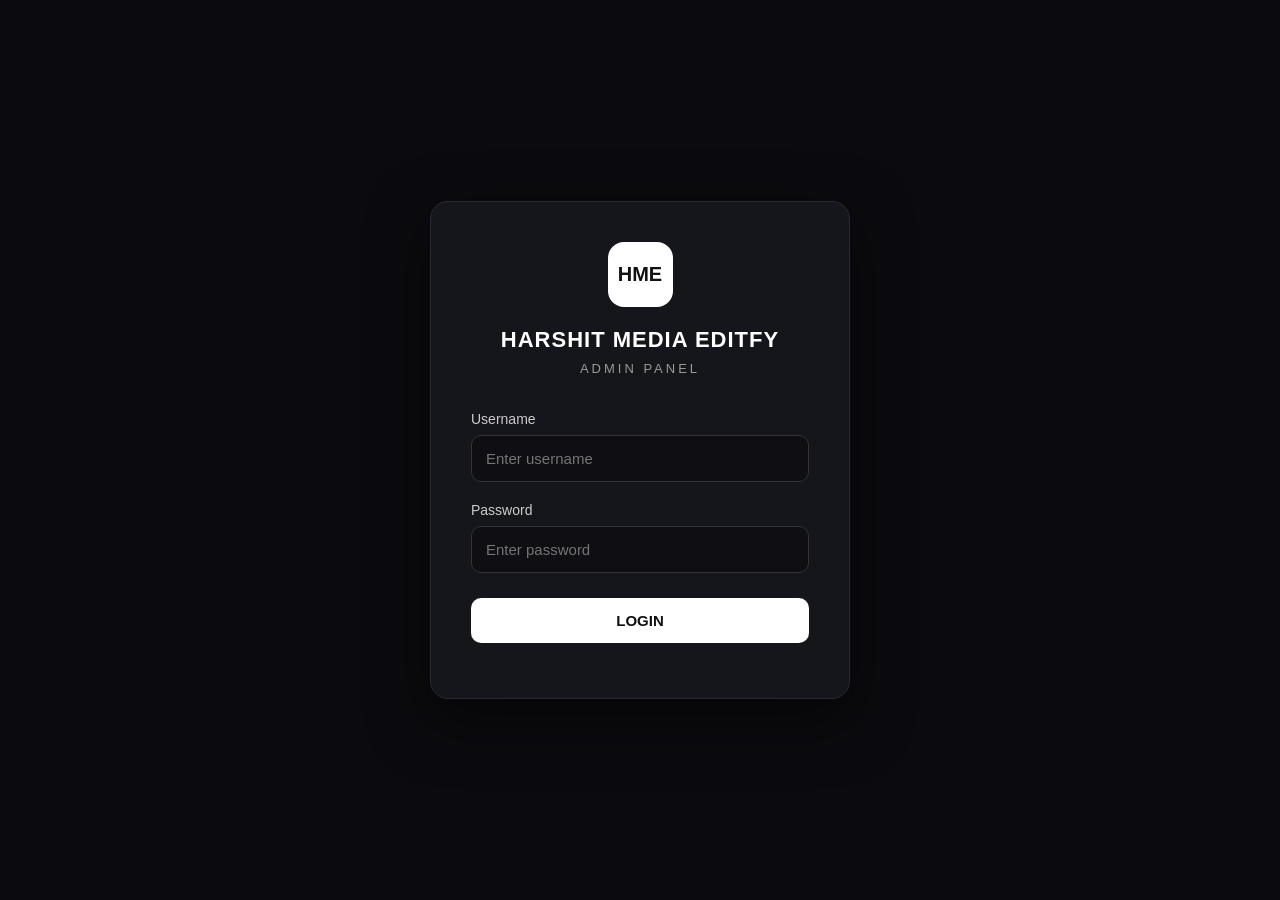
==== commit e9d2ff37: "Add files via upload" ====
--- a/index.html
+++ b/index.html
@@ -1,1329 +1,57 @@
 <!DOCTYPE html>
+
 <html lang="en">
 <head>
-    <link rel="icon" href="images/harshit.jpg" type="image/jpeg">
-
-    <meta name="description" content="Harshit Media Editfy — Professional video editing for YouTube, Instagram Reels, Shorts and cinematic content.">
-
-    <meta name="keywords" content="video editor, Harshit Media Editfy, CapCut editor, YouTube editor, Instagram reels editor">
-
-    <meta name="author" content="Harshit Media Editfy">
-
-    <meta name="theme-color" content="#080808">
     <meta charset="UTF-8">
     <meta name="viewport" content="width=device-width, initial-scale=1.0">
-
-    <title>Harshit Media Editfy | Professional Video Editor</title>
-
+    <title>Admin Login - Harshit Media Editfy</title>
     <link rel="stylesheet" href="style.css">
 </head>
 
 <body>
 
-    <div class="scroll-progress" id="scrollProgress"></div>
-    <div class="custom-cursor" id="customCursor"></div>
+<div class="login-container">
 
-    <div class="page-loader" id="pageLoader">
-        <div class="loader-content">
-            <div class="loader-logo">
-                HARSHIT<span>MEDIA EDITFY</span>
+    <div class="login-box">
+
+        <div class="logo">
+            HME
+        </div>
+
+        <h1>HARSHIT MEDIA EDITFY</h1>
+        <p class="subtitle">ADMIN PANEL</p>
+
+        <form id="loginForm">
+
+            <div class="input-group">
+                <label>Username</label>
+                <input
+                    type="text"
+                    id="username"
+                    placeholder="Enter username"
+                    required
+                >
             </div>
 
-            <div class="loader-line">
-                <div class="loader-fill"></div>
+            <div class="input-group">
+                <label>Password</label>
+                <input
+                    type="password"
+                    id="password"
+                    placeholder="Enter password"
+                    required
+                >
             </div>
 
-            <p>LOADING EXPERIENCE...</p>
-        </div>
-    </div>
-
-    <!-- NAVBAR -->
-
-    <header class="navbar">
-
-        <div class="logo">
-            HARSHIT<span>MEDIA EDITFY</span>
-        </div>
-
-        <nav class="nav">
-            <a href="#home">Home</a>
-            <a href="#work">My Work</a>
-            <a href="#showcase">Showcase</a>
-            <a href="#services">Services</a>
-            <a href="#pricing">Pricing</a>
-            <a href="#about">About</a>
-            <a href="#contact">Contact</a>
-        </nav>
-
-        <a href="#contact" class="hire-btn">
-            Hire Me
-        </a>
-
-        <button class="menu-toggle" id="menuToggle">
-            ☰
-        </button>
-
-    </header>
-
-
-    <!-- MOBILE MENU -->
-
-    <div class="mobile-menu" id="mobileMenu">
-
-        <a href="#home">Home</a>
-        <a href="#work">My Work</a>
-        <a href="#before-after">Before & After</a>
-        <a href="#services">Services</a>
-        <a href="#testimonials">Testimonials</a>
-        <a href="#faq">FAQ</a>
-        <a href="#about">About</a>
-        <a href="#contact">Contact</a>
-
-    </div>
-
-
-
-    <!-- HERO -->
-    <section class="hero" id="home">
-
-        <video class="hero-bg-video" autoplay muted loop playsinline>
-            <source src="videos/cinematic.mp4" type="video/mp4">
-        </video>
-
-        <div class="hero-overlay"></div>
-
-        <div class="hero-content">
-
-            <p class="hero-label">VIDEO EDITOR <span>•</span> CREATIVE STORYTELLER</p>
-
-            <h1>
-                I TURN RAW FOOTAGE INTO
-                <span class="typing-text" id="typingText">STORIES.</span>
-            </h1>
-
-            <p class="hero-text">
-                Professional video editing, cinematic visuals,
-                reels, YouTube videos and creative content.
-            </p>
-
-            <div class="hero-buttons">
-
-                <a href="#work" class="primary-btn">
-                    ▶ View My Work
-                </a>
-
-                <a href="#contact" class="secondary-btn">
-                    Let's Work Together
-                </a>
-
-            </div>
-
-            <div class="availability-badge">
-                <span class="availability-dot"></span>
-                <span>AVAILABLE FOR NEW PROJECTS</span>
-            </div>
-
-        </div>
-
-        <div class="hero-video">
-
-            <video class="featured-video" controls poster="images/cinematic.jpg"></video>
-               <source src="videos/cinematic.mp4" type="video/mp4">
-            </video>
-
-        </div>
-
-    </section>
-
-    <!-- CREATIVE MARQUEE -->
-    <section class="marquee-section">
-        <div class="marquee-track">
-            <span>VIDEO EDITING</span>
-            <span>✦</span>
-            <span>CINEMATIC STORIES</span>
-            <span>✦</span>
-            <span>REELS & SHORTS</span>
-            <span>✦</span>
-            <span>MOTION GRAPHICS</span>
-            <span>✦</span>
-
-            <span>VIDEO EDITING</span>
-            <span>✦</span>
-            <span>CINEMATIC STORIES</span>
-            <span>✦</span>
-            <span>REELS & SHORTS</span>
-            <span>✦</span>
-            <span>MOTION GRAPHICS</span>
-            <span>✦</span>
-        </div>
-    </section>
-
-    <!-- EDITING STATS -->
-    <section class="stats-section">
-        <div class="stats-container">
-
-            <div class="stat-item">
-                <h3 class="counter" data-target="4" data-suffix="+">0</h3>
-                <p>EDITING STYLES</p>
-            </div>
-
-            <div class="stat-item">
-                <h3>HD</h3>
-                <p>HIGH QUALITY OUTPUT</p>
-            </div>
-
-            <div class="stat-item">
-                <h3 class="counter" data-target="24" data-suffix="/7">0</h3>
-                <p>CREATIVE IDEAS</p>
-            </div>
-
-            <div class="stat-item">
-                <h3 class="counter" data-target="100" data-suffix="%">0</h3>
-                <p>CREATIVE FOCUS</p>
-            </div>
-
-        </div>
-    </section>
-
-
-    <!-- WORK -->
-    <section class="work-section" id="work">
-
-        <div class="section-heading">
-
-            <p>PORTFOLIO</p>
-
-            <h2>
-                SELECTED <span>WORK</span>
-            </h2>
-
-        </div>
-
-        <div class="filter-buttons">
-
-            <button class="filter-btn active" data-filter="all">
-                ALL
+            <button type="submit">
+                LOGIN
             </button>
 
-            <button class="filter-btn" data-filter="cinematic">
-                CINEMATIC
-            </button>
-
-            <button class="filter-btn" data-filter="reels">
-                REELS
-            </button>
-
-            <button class="filter-btn" data-filter="youtube">
-                YOUTUBE
-            </button>
-
-            <button class="filter-btn" data-filter="motion">
-                MOTION
-            </button>
-
-        </div>
-
-
-        <div class="video-grid">
-
-            <!-- VIDEO 1 -->
-            <div class="video-card" data-category="cinematic">
-
-                <div class="video-box">
-
-                <video muted loop playsinline preload="metadata" poster="images/cinematic.jpg">
-                    <source src="videos/cinematic.mp4" type="video/mp4">
-                </video>
-
-                <video muted loop playsinline preload="metadata" poster="images/reel.jpg">
-                    <source src="videos/reel.mp4" type="video/mp4">
-                </video>
-
-                <video muted loop playsinline preload="metadata" poster="images/youtube.jpg">
-                    <source src="videos/youtube.mp4" type="video/mp4">
-                </video>
-
-                <video muted loop playsinline preload="metadata" poster="images/motion.jpg">
-                    <source src="videos/motion.mp4" type="video/mp4">
-                </video>
-
-                <span class="category">
-                     CINEMATIC
-                </span>
-
-            </div>
-
-                <h3>Cinematic Edit</h3>
-
-                <p>
-                    Cinematic color grading & transitions
-                </p>
-
-            </div>
-
-
-            <!-- VIDEO 2 -->
-            <div class="video-card" data-category="reels">
-
-                <div class="video-box">
-
-                <video controls>
-                  <source src="videos/reel.mp4" type="video/mp4">
-                </video>
-
-               <span class="category">
-                   REELS
-              </span>
-
-            </div>
-
-                <h3>Instagram Reel</h3>
-
-                <p>
-                    Fast-paced social media editing
-                </p>
-
-            </div>
-
-
-            <!-- VIDEO 3 -->
-            <div class="video-card" data-category="youtube">
-
-                <div class="video-box">
-
-                <video controls>
-                   <source src="videos/youtube.mp4" type="video/mp4">
-                </video>
-
-            <span class="category">
-                     YOUTUBE
-            </span>
-
-            </div>
-
-                <h3>YouTube Video</h3>
-
-                <p>
-                    Professional YouTube editing
-                </p>
-
-            </div>
-
-
-            <!-- VIDEO 4 -->
-            <div class="video-card" data-category="motion">
-
-            <div class="video-box">
-
-                <video controls>
-                   <source src="videos/motion.mp4" type="video/mp4">
-                 </video>
-
-                <span class="category">
-                     MOTION
-                </span>
-
-            </div>
-
-                <h3>Motion Graphics</h3>
-
-                <p>
-                    Creative animations & effects
-                </p>
-
-            </div>
-
-        </div>
-
-    </section>
-    <section class="featured-reel" id="featuredReel">
-
-        <div class="section-heading">
-            <p class="section-tag">FEATURED REEL</p>
-            <h2>WATCH THE <span>EDIT.</span></h2>
-            <p>A quick look at Harshit's editing style, pacing and visual storytelling.</p>
-        </div>
-
-        <div class="featured-reel-box">
-
-            <video
-                id="featuredReelVideo"
-                controls
-                playsinline
-                poster="images/cinematic.jpg">
-
-                <source src="videos/cinematic.mp4" type="video/mp4">
-
-                Your browser does not support video playback.
-            </video>
-
-            <div class="reel-badge">
-                FEATURED EDIT
-            </div>
-
-        </div>
-
-    </section>
-
-    
-    <!-- BEFORE & AFTER -->
-
-    <section class="before-after-section" id="before-after">
-
-        <div class="section-heading">
-
-            <p>THE TRANSFORMATION</p>
-
-            <h2>
-                RAW <span>→</span> FINAL
-            </h2>
-
-        </div>
-
-        <div class="comparison">
-
-        <!-- PROJECT SHOWCASE -->
-        <section class="showcase-section" id="showcase">
-            <div class="showcase-filters">
-
-                <button class="showcase-filter active" data-showcase-filter="all">
-                    ALL
-                </button>
-
-                <button class="showcase-filter" data-showcase-filter="cinematic">
-                    CINEMATIC
-                </button>
-
-                <button class="showcase-filter" data-showcase-filter="reels">
-                    REELS
-                </button>
-
-                <button class="showcase-filter" data-showcase-filter="youtube">
-                    YOUTUBE
-                </button>
-
-                <button class="showcase-filter" data-showcase-filter="motion">
-                    MOTION
-                </button>
-
-            </div>
-
-            <div class="section-heading">
-                <p class="section-tag">PROJECT SHOWCASE</p>
-                <h2>FROM RAW FOOTAGE TO <span>FINAL STORY.</span></h2>
-                <p>A closer look at the editing style and creative process.</p>
-            </div>
-
-            <div class="showcase-grid">
-
-            <<div class="showcase-card" data-showcase-category="cinematic">
-                <div class="showcase-video">
-                    <div class="showcase-overlay">
-                        <span>WATCH PROJECT</span>
-                        <div class="showcase-play">▶</div>
-                    </div>
-
-                <video
-                    controls
-                    muted
-                    loop
-                    playsinline
-                    preload="metadata"
-                    poster="images/cinematic.jpg">
-                    <source src="videos/cinematic.mp4" type="video/mp4">
-                </video>
-            </div>
-
-                <div class="showcase-content">
-                    <span>PROJECT 01</span>
-                    <h3>CINEMATIC STORY</h3>
-                    <p>
-                        Cinematic pacing, color grading, transitions and
-                        sound design combined into a polished visual story.
-                    </p>
-                </div>
-            </div>
-
-
-            <div class="showcase-card" data-showcase-category="reels">
-                <div class="showcase-video">
-                    <div class="showcase-overlay">
-                        <span>WATCH PROJECT</span>
-                        <div class="showcase-play">▶</div>
-                    </div>
-                    <video
-                        controls
-                        muted
-                        loop
-                        playsinline
-                        preload="metadata"
-                        poster="images/reel.jpg">
-                        <source src="videos/reel.mp4" type="video/mp4">
-                    </video>
-                </div>
-
-                <div class="showcase-content">
-                    <span>PROJECT 02</span>
-                    <h3>SOCIAL MEDIA REEL</h3>
-                    <p>
-                        Fast cuts, dynamic captions and engaging transitions
-                        designed for short-form content.
-                    </p>
-                </div>
-            </div>
-
-
-            <div class="showcase-card" data-showcase-category="youtube">
-                <div class="showcase-video">
-                    <div class="showcase-overlay">
-                        <span>WATCH PROJECT</span>
-                        <div class="showcase-play">▶</div>
-                    </div>
-                    <video
-                        controls
-                        muted
-                        loop
-                        playsinline
-                        preload="metadata"
-                        poster="images/youtube.jpg">
-                        <source src="videos/youtube.mp4" type="video/mp4">
-                    </video>
-                </div>
-
-                <div class="showcase-content">
-                    <span>PROJECT 03</span>
-                    <h3>YOUTUBE CONTENT</h3>
-                    <p>
-                        Clean storytelling, pacing, captions and sound
-                        design built for longer-form creator content.
-                    </p>
-                </div>
-            </div>
-
-
-            <div class="showcase-card" data-showcase-category="motion">
-                <div class="showcase-video">
-                    <div class="showcase-overlay">
-                        <span>WATCH PROJECT</span>
-                        <div class="showcase-play">▶</div>
-                    </div>
-                    <video
-                        controls
-                        muted
-                        loop
-                        playsinline
-                        preload="metadata"
-                        poster="images/motion.jpg">
-                        <source src="videos/motion.mp4" type="video/mp4">
-                    </video>
-                </div>
-
-                <div class="showcase-content">
-                    <span>PROJECT 04</span>
-                    <h3>MOTION GRAPHICS</h3>
-                    <p>
-                        Animated typography, visual effects and motion
-                        elements that make the content more dynamic.
-                    </p>
-                </div>
-            </div>
-
-        </div>
-
-    </section>
-
-            <!-- RAW FOOTAGE -->
-
-            <div class="comparison-card">
-
-                <div class="comparison-video">
-
-                    <video controls>
-                        <source src="videos/raw.mp4" type="video/mp4">
-                    </video>
-
-                    <div class="comparison-label">
-                        RAW FOOTAGE
-                    </div>
-
-                </div>
-
-                <h3>Original Footage</h3>
-
-                <p>
-                    Unedited footage straight from the camera.
-                </p>
-
-            </div>
-
-
-            <!-- FINAL EDIT -->
-
-            <div class="comparison-card">
-
-                <div class="comparison-video">
-
-                    <video controls>
-                        <source src="videos/cinematic.mp4" type="video/mp4">
-                    </video>
-
-                    <div class="comparison-label final">
-                        FINAL EDIT
-                    </div>
-
-                </div>
-
-                <h3>Harshit's Final Edit</h3>
-
-                <p>
-                    Color grading, transitions, effects and sound design.
-                </p>
-
-                </div>
-
-            </div>
-
-        </section>
-
-
-
-
-    <!-- SERVICES -->
-
-    <!-- WHY CHOOSE HARSHIT -->
-    <section class="why-section">
-        <div class="section-heading">
-            <p class="section-tag">WHY WORK WITH ME</p>
-            <h2>EDITING THAT MAKES YOUR <span>CONTENT STAND OUT.</span></h2>
-            <p>More than just cuts and transitions — every edit is built around your story.</p>
-        </div>
-
-        <div class="why-grid">
-
-            <div class="why-card">
-                <div class="why-number">01</div>
-                <h3>STORY FIRST</h3>
-                <p>
-                    Every edit is designed to keep your audience engaged
-                    from the first second to the last.
-                </p>
-            </div>
-
-            <div class="why-card">
-                <div class="why-number">02</div>
-                <h3>CREATIVE STYLE</h3>
-                <p>
-                    Cinematic visuals, smooth transitions, effects and
-                    creative pacing tailored to your content.
-                </p>
-            </div>
-
-            <div class="why-card">
-                <div class="why-number">03</div>
-                <h3>HIGH QUALITY</h3>
-                <p>
-                    Clean editing, balanced colors, sound design and
-                    polished final exports.
-                </p>
-            </div>
-
-            <div class="why-card">
-                <div class="why-number">04</div>
-                <h3>CREATOR FOCUSED</h3>
-                <p>
-                    Edits are made specifically for YouTube, Instagram,
-                    Shorts and modern social media content.
-                </p>
-            </div>
-
-        </div>
-    </section>
-
-    <!-- EDITING PROCESS -->
-    <section class="process-section">
-
-        <div class="section-heading">
-            <p class="section-tag">HOW IT WORKS</p>
-            <h2>FROM FOOTAGE TO <span>FINAL CUT.</span></h2>
-            <p>A simple process to turn your footage into polished content.</p>
-        </div>
-
-        <div class="process-grid">
-
-            <div class="process-card">
-                <div class="process-number">01</div>
-                <h3>SEND FOOTAGE</h3>
-                <p>
-                    Share your footage, references and project requirements.
-                </p>
-            </div>
-
-            <div class="process-card">
-                <div class="process-number">02</div>
-                <h3>EDITING</h3>
-                <p>
-                    Harshit turns your footage into an engaging visual story.
-                </p>
-            </div>
-
-            <div class="process-card">
-                <div class="process-number">03</div>
-                <h3>REVIEW</h3>
-                <p>
-                    Review the edit and request revisions according to your package.
-                </p>
-            </div>
-
-            <div class="process-card">
-                <div class="process-number">04</div>
-                <h3>FINAL DELIVERY</h3>
-                <p>
-                    Receive the finished video ready for your platform.
-                </p>
-            </div>
-
-        </div>
-
-    </section>
-
-    <section class="services-section" id="services">
-
-        <div class="section-heading">
-
-            <p>WHAT I DO</p>
-
-            <h2>
-                MY <span>SERVICES</span>
-            </h2>
-
-        </div>
-
-
-        <div class="services-grid">
-
-            <div class="service" data-service="youtube">
-                <div class="service-number">01</div>
-                <h3>YouTube Editing</h3>
-                <p>
-                    Engaging edits designed for YouTube creators.
-                </p>
-            </div>
-
-
-            <div class="service" data-service="reels">
-                <div class="service-number">02</div>
-                <h3>Reels & Shorts</h3>
-                <p>
-                    Fast, engaging edits for Instagram and YouTube Shorts.
-                </p>
-            </div>
-
-
-            <div class="service" data-service="cinematic">
-                <div class="service-number">03</div>
-                <h3>Cinematic Editing</h3>
-                <p>
-                    Cinematic storytelling, transitions and color grading.
-                </p>
-            </div>
-
-
-            <div class="service" data-service="motion">
-                <div class="service-number">04</div>
-                <h3>Motion Graphics</h3>
-                <p>
-                    Titles, animations and visual effects.
-                </p>
-            </div>
-
-        </div>
-
-    </section>
-
-
-    <!-- PRICING SECTION -->
-    <section class="pricing-section" id="pricing">
-
-        <div class="section-heading">
-            <p class="section-tag">PRICING</p>
-            <h2>CHOOSE YOUR <span>EDITING PACKAGE.</span></h2>
-            <p>Simple packages for creators, brands and businesses.</p>
-        </div>
-
-        <div class="pricing-grid">
-
-            <!-- STARTER -->
-            <div class="price-card">
-                <p class="price-label">STARTER</p>
-                <h3>₹499<span>/video</span></h3>
-
-                <p class="price-description">
-                    Perfect for short-form content and simple edits.
-                </p>
-
-                <ul>
-                    <li>✓ Basic Video Editing</li>
-                    <li>✓ Cuts & Transitions</li>
-                    <li>✓ Background Music</li>
-                    <li>✓ Basic Color Correction</li>
-                    <li>✓ 1 Revision</li>
-                </ul>
-
-                <a href="https://wa.me/918469005206?text=Hi%20Harshit%2C%20I%27m%20interested%20in%20the%20Starter%20video%20editing%20package." 
-                    class="price-button"
-                    target="_blank"
-                    rel="noopener noreferrer">
-                     GET STARTED
-                </a>
-            </div>
-
-
-            <!-- CREATOR -->
-            <div class="price-card featured-price">
-
-                <div class="popular-badge">MOST POPULAR</div>
-
-                <p class="price-label">CREATOR</p>
-
-                <h3>₹999<span>/video</span></h3>
-
-                <p class="price-description">
-                    For creators who want engaging and polished content.
-                </p>
-
-                <ul>
-                    <li>✓ Professional Video Editing</li>
-                    <li>✓ Smooth Transitions</li>
-                    <li>✓ Color Grading</li>
-                    <li>✓ Sound Effects</li>
-                    <li>✓ Text & Captions</li>
-                    <li>✓ 2 Revisions</li>
-                </ul>
-
-                <a href="https://wa.me/918469005206?text=Hi%20Harshit%2C%20I%27m%20interested%20in%20the%20Creator%20video%20editing%20package." 
-                    lass="price-button"
-                    target="_blank"
-                    rel="noopener noreferrer">
-                     CHOOSE CREATOR
-                </a>
-            </div>
-
-
-            <!-- PRO -->
-            <div class="price-card">
-
-                <p class="price-label">PRO</p>
-
-                <h3>₹1,999<span>/video</span></h3>
-
-                <p class="price-description">
-                    Advanced editing for cinematic and high-impact content.
-                </p>
-
-                <ul>
-                    <li>✓ Advanced Video Editing</li>
-                    <li>✓ Cinematic Color Grading</li>
-                    <li>✓ Motion Graphics</li>
-                    <li>✓ Visual Effects</li>
-                    <li>✓ Advanced Sound Design</li>
-                    <li>✓ 3 Revisions</li>
-                </ul>
-
-                <a href="https://wa.me/918469005206?text=Hi%20Harshit%2C%20I%27m%20interested%20in%20the%20Pro%20video%20editing%20package." 
-                    class="price-button"
-                    target="_blank"
-                    rel="noopener noreferrer">
-                     GO PRO
-                </a>
-            </div>
-
-        </div>
-
-        <p class="pricing-note">
-            Need a custom project? <a href="#contact">Contact Harshit</a> for a custom quote.
-        </p>
-
-    </section>
-
-    <!-- TESTIMONIALS SECTION -->
-    <section class="testimonials-section" id="testimonials">
-
-        <div class="section-heading">
-            <p class="section-tag">CLIENT FEEDBACK</p>
-            <h2>WHAT CLIENTS <span>SAY.</span></h2>
-            <p>Real feedback from people who have worked with Harshit.</p>
-        </div>
-
-        <div class="testimonials-grid">
-
-            <div class="testimonial-card">
-                <div class="quote-mark">“</div>
-
-                <p class="testimonial-text">
-                    Add a genuine client review here once you have one.
-                </p>
-
-                <div class="client-info">
-                    <div class="client-avatar">C</div>
-                    <div>
-                        <h4>Client Name</h4>
-                        <span>Content Creator</span>
-                    </div>
-                </div>
-            </div>
-
-
-            <div class="testimonial-card">
-                <div class="quote-mark">“</div>
-
-                <p class="testimonial-text">
-                    Add another genuine review here to show the quality of your editing work.
-                </p>
-
-                <div class="client-info">
-                    <div class="client-avatar">C</div>
-                    <div>
-                        <h4>Client Name</h4>
-                        <span>YouTube Creator</span>
-                    </div>
-                </div>
-            </div>
-
-
-            <div class="testimonial-card">
-                <div class="quote-mark">“</div>
-
-                <p class="testimonial-text">
-                    Replace this text with real feedback from a client or creator.
-                </p>
-
-                <div class="client-info">
-                    <div class="client-avatar">C</div>
-                    <div>
-                        <h4>Client Name</h4>
-                        <span>Brand / Creator</span>
-                    </div>
-                </div>
-            </div>
-
-        </div>
-
-    </section>
-
-    <!-- FAQ SECTION -->
-    <section class="faq-section" id="faq">
-
-        <div class="section-heading">
-            <p class="section-tag">FAQ</p>
-            <h2>GOT <span>QUESTIONS?</span></h2>
-            <p>Everything you need to know before starting a project.</p>
-        </div>
-
-        <div class="faq-container">
-
-            <details class="faq-item">
-                <summary>What type of videos do you edit?</summary>
-                <p>
-                    Harshit edits YouTube videos, Instagram Reels, Shorts,
-                    cinematic videos, promotional content and more.
-                </p>
-            </details>
-
-            <details class="faq-item">
-                <summary>Which editing software do you use?</summary>
-                <p>
-                    Harshit primarily uses CapCut along with creative editing,
-                    color grading, visual effects and sound design techniques.
-                </p>
-            </details>
-
-            <details class="faq-item">
-                <summary>How do I send my footage?</summary>
-                <p>
-                    After discussing the project, footage can be shared through
-                    a suitable cloud-storage or file-transfer service.
-                </p>
-            </details>
-
-            <details class="faq-item">
-                <summary>Can I request revisions?</summary>
-                <p>
-                    Yes. Revisions depend on the editing package selected.
-                    The number of included revisions is shown in the pricing section.
-                </p>
-            </details>
-
-            <details class="faq-item">
-                <summary>How much does video editing cost?</summary>
-                <p>
-                    Pricing depends on the type, length and complexity of the project.
-                    Check the packages above or contact Harshit for a custom quote.
-                </p>
-            </details>
-
-            <details class="faq-item">
-                <summary>How can I contact Harshit?</summary>
-                <p>
-                    You can contact Harshit directly through WhatsApp or Instagram
-                    using the contact section below.
-                </p>
-            </details>
-
-        </div>
-
-    </section>
-    
-    <!-- TOOLS -->
-
-    <section class="tools-section">
-
-        <div class="section-heading">
-
-            <p>MY WORKFLOW</p>
-
-            <h2>
-                TOOLS I <span>USE</span>
-            </h2>
-
-        </div>
-
-        <div class="tools-grid">
-
-            <div class="tool-card">
-
-                <div class="tool-icon">
-                    CC
-                </div>
-
-                <h3>CapCut</h3>
-
-                <p>
-                    Video Editing & Effects
-                </p>
-
-            </div>
-
-
-            <div class="tool-card">
-
-                <div class="tool-icon">
-                    🎨
-                </div>
-
-                <h3>Color Grading</h3>
-
-                <p>
-                    Cinematic Color & Looks
-                </p>
-
-            </div>
-
-
-            <div class="tool-card">
-
-                <div class="tool-icon">
-                    FX
-                </div>
-
-                <h3>Visual Effects</h3>
-
-                <p>
-                    Creative Effects & Transitions
-                </p>
-
-            </div>
-
-
-            <div class="tool-card">
-
-                <div class="tool-icon">
-                    🎵
-                </div>
-
-                <h3>Sound Design</h3>
-
-                <p>
-                    Music & Sound Effects
-                </p>
-
-            </div>
-
-        </div>
-
-    </section>
-
-    <!-- ABOUT -->
-    <section class="about-section" id="about">
-
-        <img
-           src="images/harshit.jpg"
-           alt="Harshit - Video Editor"
-        class="about-photo"
-        >
-
-        </div>
-
-
-        <div class="about-content">
-
-            <p class="small-title">
-                ABOUT ME
-            </p>
-
-            <h2>
-                I'M <span>HARSHIT</span>
-            </h2>
-
-            <p>
-                I'm a passionate video editor who loves turning
-                ordinary footage into engaging visual stories.
-            </p>
-
-            <p>
-                From cinematic edits to short-form content,
-                I focus on clean editing, strong visuals and
-                creative storytelling.
-            </p>
-
-            <a href="#contact" class="primary-btn">
-                Work With Me
-            </a>
-
-            <a
-                href="https://www.instagram.com/dexteer.ffx/"
-                target="_blank"
-                rel="noopener noreferrer"
-                class="about-instagram-button">
-                VIEW INSTAGRAM →
-            </a>
-
-        </div>
-
-    </section>
-
-
-    <!-- CONTACT -->
-    <section class="contact-section" id="contact">
-        
-        <!-- PROJECT INQUIRY FORM -->
-        <div class="inquiry-form">
-
-            <div class="inquiry-heading">
-                <p class="section-tag">START A PROJECT</p>
-                <h3>TELL US ABOUT YOUR <span>PROJECT.</span></h3>
-            </div>
-
-            <form id="projectForm">
-
-                <div class="form-row">
-
-                <div class="form-group">
-                    <label for="clientName">YOUR NAME</label>
-                    <input
-                        type="text"
-                        id="clientName"
-                        placeholder="Enter your name"
-                        required>
-                </div>
-
-                <div class="form-group">
-                    <label for="projectType">PROJECT TYPE</label>
-
-                    <select id="projectType" required>
-                        <option value="">Select project type</option>
-                        <option value="YouTube Video">YouTube Video</option>
-                        <option value="Instagram Reel">Instagram Reel</option>
-                        <option value="Shorts">Shorts</option>
-                        <option value="Cinematic Video">Cinematic Video</option>
-                        <option value="Motion Graphics">Motion Graphics</option>
-                        <option value="Other">Other</option>
-                    </select>
-                </div>
-
-            </div>
-
-
-            <div class="form-row">
-
-                <div class="form-group">
-                    <label for="budget">YOUR BUDGET</label>
-
-                    <select id="budget" required>
-                        <option value="">Select budget</option>
-                        <option value="₹500 - ₹1,000">₹500 - ₹1,000</option>
-                        <option value="₹1,000 - ₹2,000">₹1,000 - ₹2,000</option>
-                        <option value="₹2,000 - ₹5,000">₹2,000 - ₹5,000</option>
-                        <option value="₹5,000+">₹5,000+</option>
-                        <option value="Let's discuss">Let's discuss</option>
-                    </select>
-                </div>
-
-                <div class="form-group">
-                    <label for="deadline">DEADLINE</label>
-
-                    <input
-                        type="text"
-                        id="deadline"
-                        placeholder="e.g. 5 days">
-                </div>
-
-            </div>
-
-
-            <div class="form-group">
-                <label for="projectMessage">PROJECT DETAILS</label>
-
-                <textarea
-                    id="projectMessage"
-                    rows="6"
-                    placeholder="Tell Harshit about your video, style, duration, references, etc."
-                    required></textarea>
-            </div>
-
-
-            <button type="submit" class="inquiry-button">
-                SEND PROJECT DETAILS →
-            </button>
+            <p id="errorMessage"></p>
 
         </form>
 
     </div>
-
-        <p class="small-title">
-            HAVE A PROJECT?
-        </p>
-
-        <h2>
-            LET'S CREATE SOMETHING
-            <span>AMAZING.</span>
-        </h2>
-
-        <p>
-            Have footage that needs editing?
-            Let's talk about your project.
-        </p>
-
-<div class="contact-buttons">
-
-    <a
-        href="https://wa.me/918469005206?text=Hi%20Harshit%2C%20I%20saw%20your%20video%20editing%20portfolio%20and%20I%20have%20a%20project."
-        target="_blank"
-        rel="noopener noreferrer"
-        class="primary-btn"
-    >
-        📱 WhatsApp
-    </a>
-    <button class="copy-whatsapp" id="copyWhatsApp">
-        COPY WHATSAPP NUMBER
-    </button>
-
-    <span class="copy-message" id="copyMessage"></span>
-
-    <a
-        href="https://www.instagram.com/dexteer.ffx/"
-        target="_blank"
-        rel="noopener noreferrer"
-        class="secondary-btn"
-    >
-        📸 Instagram
-    </a>
-
-</div>
-
-
-    </section>
-
-    <!-- FINAL CTA -->
-    <section class="final-cta">
-
-        <div class="cta-content">
-            <p class="section-tag">HAVE A PROJECT?</p>
-
-            <h2>
-                LET'S MAKE SOMETHING
-                <span>AWESOME.</span>
-            </h2>
-
-            <p>
-                Have footage that needs a professional touch?
-                Let's turn your ideas into engaging videos.
-            </p>
-
-            <a
-                href="https://wa.me/918469005206?text=Hi%20Harshit%2C%20I%20have%20a%20video%20editing%20project%20and%20would%20like%20to%20discuss%20it."
-                class="cta-button"
-                target="_blank"
-                rel="noopener noreferrer">
-                START A PROJECT →
-            </a>
-        </div>
-
-    </section>
-
-
-    <!-- FOOTER -->
-    <footer>
-        <div class="logo">
-            HARSHIT<span>MEDIA EDITFY</span>
-        </div>
-
-        <p>
-            © 2026 Harshit Media Editfy. All rights reserved.
-        </p>
-
-        <div class="footer-socials">
-            <a
-                href="https://www.instagram.com/dexteer.ffx/"
-                target="_blank"
-                rel="noopener noreferrer">
-                INSTAGRAM ↗
-            </a>
-
-            <a
-                href="https://wa.me/918469005206?text=Hi%20Harshit%2C%20I%20want%20to%20discuss%20a%20video%20editing%20project."
-                target="_blank"
-                rel="noopener noreferrer">
-                WHATSAPP ↗
-            </a>
-        </div>
-    </footer>
-
-    <!-- FLOATING WHATSAPP -->
-    <a
-        href="https://wa.me/918469005206?text=Hi%20Harshit%2C%20I%20want%20to%20discuss%20a%20video%20editing%20project."
-        class="floating-whatsapp"
-        target="_blank"
-        rel="noopener noreferrer"
-        aria-label="Contact Harshit on WhatsApp">
-    
-        <span class="whatsapp-icon">
-            <svg viewBox="0 0 24 24" aria-hidden="true">
-                <path d="M20.5 3.5A11.8 11.8 0 0 0 12.1 0C5.6 0 .3 5.3.3 11.8c0 2.1.5 4.1 1.6 5.9L.2 24l6.5-1.7a11.8 11.8 0 0 0 5.4 1.3h.1c6.5 0 11.8-5.3 11.8-11.8 0-3.2-1.3-6.1-3.5-8.3Zm-8.4 18.1h-.1a9.8 9.8 0 0 1-5-1.4l-.4-.2-3.8 1 1-3.7-.2-.4a9.8 9.8 0 0 1-1.5-5.2C2.1 6.4 6.5 2 12 2c2.7 0 5.1 1 7 2.9 1.9 1.9 3 4.3 3 7 0 5.4-4.5 9.7-9.9 9.7Zm5.4-7.3c-.3-.2-1.7-.8-2-.9-.3-.1-.5-.2-.7.2-.2.3-.8.9-.9 1.1-.2.2-.3.2-.6.1-1.6-.8-2.7-1.5-3.8-3.3-.3-.5.3-.4.8-1.3.1-.2.1-.4 0-.6-.1-.2-.7-1.6-.9-2.2-.2-.6-.5-.5-.7-.5h-.6c-.2 0-.6.1-.9.4-.3.3-1.1 1.1-1.1 2.7 0 1.6 1.1 3.2 1.3 3.4.2.2 2.2 3.4 5.4 4.8.8.4 1.4.6 1.9.8.8.3 1.5.3 2 .2.6-.1 1.7-.7 1.9-1.4.2-.7.2-1.3.1-1.4-.1-.1-.3-.2-.6-.3Z"/>
-            </svg>
-        </span>
-        <span class="whatsapp-text">LET'S CHAT</span>
-
-    </a>
-
-    <!-- BACK TO TOP -->
-    <button class="back-to-top" id="backToTop" aria-label="Back to top">
-        ↑
-    </button>
-
-
-    <!-- VIDEO POPUP -->
-
-<div class="video-modal" id="videoModal">
-
-    <button id="closeVideo" class="close-video">
-        ×
-    </button>
-
-    <button id="fullscreenVideo" class="fullscreen-video">
-        ⛶
-    </button>
-
-    <video id="popupVideo" controls playsinline></video>
 
 </div>
 
--- a/style.css
+++ b/style.css
@@ -1,2870 +1,109 @@
-/* =========================
-   HARSHIT EDITS
-   MAIN STYLES
-========================= */
+* {
+  margin: 0;
+  padding: 0;
+  box-sizing: border-box;
+  }
 
-html {
-    scroll-behavior: smooth;
-}
-* {
-    margin: 0;
-    padding: 0;
-    box-sizing: border-box;
-    scroll-behavior: smooth;
+body {
+font-family: Arial, sans-serif;
+background: #0b0b0f;
+color: white;
+min-height: 100vh;
 }
 
-body {
-    font-family: Arial, Helvetica, sans-serif;
-    background: #080808;
-    color: #ffffff;
-    line-height: 1.6;
+.login-container {
+min-height: 100vh;
+display: flex;
+align-items: center;
+justify-content: center;
+padding: 20px;
 }
 
-a {
-    text-decoration: none;
-    color: inherit;
-}
-
-
-/* =========================
-   NAVBAR
-========================= */
-
-.navbar {
-    width: 100%;
-    height: 80px;
-    padding: 0 7%;
-    display: flex;
-    align-items: center;
-    justify-content: space-between;
-
-    background: rgba(8, 8, 8, 0.9);
-    border-bottom: 1px solid #222;
-
-    position: fixed;
-    top: 0;
-    left: 0;
-    z-index: 1000;
-
-    backdrop-filter: blur(15px);
+.login-box {
+width: 100%;
+max-width: 420px;
+padding: 40px;
+background: #15151c;
+border: 1px solid #292933;
+border-radius: 18px;
+box-shadow: 0 20px 60px rgba(0, 0, 0, 0.5);
 }
 
 .logo {
-    font-size: 22px;
-    font-weight: 900;
-    letter-spacing: 2px;
+width: 65px;
+height: 65px;
+margin: 0 auto 20px;
+display: flex;
+align-items: center;
+justify-content: center;
+border-radius: 16px;
+background: white;
+color: #111;
+font-size: 20px;
+font-weight: bold;
 }
 
-.logo span {
-    color: #ff3c00;
+h1 {
+text-align: center;
+font-size: 22px;
+letter-spacing: 1px;
 }
 
-.navbar nav {
-    display: flex;
-    gap: 32px;
+.subtitle {
+text-align: center;
+margin-top: 8px;
+margin-bottom: 35px;
+color: #999;
+font-size: 13px;
+letter-spacing: 3px;
 }
 
-.navbar nav a {
-    color: #aaa;
-    font-size: 14px;
-    transition: 0.3s;
+.input-group {
+margin-bottom: 20px;
 }
 
-.navbar nav a:hover {
-    color: #ffffff;
+label {
+display: block;
+margin-bottom: 8px;
+color: #ccc;
+font-size: 14px;
 }
 
-.hire-btn {
-    padding: 11px 22px;
-    background: #ff3c00;
-    border-radius: 5px;
-    font-size: 14px;
-    font-weight: bold;
-    transition: 0.3s;
+input {
+width: 100%;
+padding: 14px;
+border: 1px solid #33333d;
+border-radius: 10px;
+outline: none;
+background: #0e0e13;
+color: white;
+font-size: 15px;
 }
 
-.hire-btn:hover {
-    transform: translateY(-2px);
+input:focus {
+border-color: white;
 }
 
-
-/* =========================
-   HERO
-========================= */
-
-.hero {
-    min-height: 100vh;
-    padding: 150px 7% 80px;
-
-    display: grid;
-    grid-template-columns: 1.1fr 0.9fr;
-    gap: 60px;
-    align-items: center;
-
-    background:
-        radial-gradient(
-            circle at 80% 30%,
-            rgba(255, 60, 0, 0.14),
-            transparent 35%
-        );
+button {
+width: 100%;
+padding: 14px;
+margin-top: 5px;
+border: none;
+border-radius: 10px;
+background: white;
+color: #111;
+font-size: 15px;
+font-weight: bold;
+cursor: pointer;
 }
 
-.small-title {
-    color: #ff3c00;
-    font-size: 13px;
-    font-weight: bold;
-    letter-spacing: 3px;
-    margin-bottom: 20px;
+button:hover {
+opacity: 0.9;
 }
 
-.hero h1 {
-    font-size: clamp(50px, 7vw, 100px);
-    line-height: 0.95;
-    font-weight: 900;
-    letter-spacing: -4px;
+#errorMessage {
+margin-top: 15px;
+text-align: center;
+color: #ff6b6b;
+font-size: 14px;
 }
-
-.hero h1 span,
-.section-heading span,
-.about-content h2 span,
-.contact-section h2 span {
-    color: #ff3c00;
-}
-
-.hero-text {
-    max-width: 550px;
-    margin-top: 30px;
-    color: #999;
-    font-size: 17px;
-}
-
-.hero-buttons {
-    display: flex;
-    gap: 15px;
-    margin-top: 35px;
-    flex-wrap: wrap;
-}
-
-.primary-btn,
-.secondary-btn {
-    display: inline-block;
-    padding: 14px 25px;
-    border-radius: 5px;
-    font-weight: bold;
-    transition: 0.3s;
-}
-
-.primary-btn {
-    background: #ff3c00;
-    color: white;
-}
-
-.primary-btn:hover {
-    transform: translateY(-3px);
-}
-
-.secondary-btn {
-    border: 1px solid #444;
-    color: white;
-}
-
-.secondary-btn:hover {
-    border-color: #ff3c00;
-}
-
-
-/* =========================
-   HERO VIDEO
-========================= */
-
-.hero-video {
-    display: flex;
-    justify-content: center;
-}
-
-.video-placeholder {
-    width: 100%;
-    max-width: 520px;
-    aspect-ratio: 16 / 10;
-
-    background:
-        linear-gradient(
-            135deg,
-            #181818,
-            #050505
-        );
-
-    border: 1px solid #292929;
-    border-radius: 10px;
-
-    display: flex;
-    align-items: center;
-    justify-content: center;
-
-    position: relative;
-    overflow: hidden;
-
-    box-shadow: 0 30px 80px rgba(0, 0, 0, 0.5);
-}
-
-.video-placeholder::before {
-    content: "";
-    position: absolute;
-
-    width: 250px;
-    height: 250px;
-
-    background: #ff3c00;
-    filter: blur(120px);
-    opacity: 0.25;
-}
-
-.video-placeholder p {
-    position: absolute;
-    bottom: 20px;
-    left: 20px;
-
-    font-size: 11px;
-    letter-spacing: 3px;
-    color: #aaa;
-}
-
-.play-button {
-    width: 65px;
-    height: 65px;
-
-    border-radius: 50%;
-    background: #ff3c00;
-
-    display: flex;
-    align-items: center;
-    justify-content: center;
-
-    position: relative;
-    z-index: 2;
-
-    cursor: pointer;
-
-    box-shadow: 0 0 35px rgba(255, 60, 0, 0.35);
-
-    transition: 0.3s;
-}
-
-.play-button:hover {
-    transform: scale(1.1);
-}
-
-
-/* =========================
-   SECTIONS
-========================= */
-
-.work-section,
-.services-section,
-.about-section,
-.contact-section {
-    padding: 120px 7%;
-}
-
-.section-heading {
-    margin-bottom: 50px;
-}
-
-.section-heading p {
-    color: #777;
-    letter-spacing: 3px;
-    font-size: 12px;
-}
-
-.section-heading h2 {
-    margin-top: 8px;
-    font-size: clamp(38px, 5vw, 65px);
-    line-height: 1;
-}
-
-
-/* =========================
-   VIDEO GRID
-========================= */
-
-.video-grid {
-    display: grid;
-    grid-template-columns: repeat(2, 1fr);
-    gap: 30px;
-}
-
-.video-card {
-    cursor: pointer;
-}
-
-.video-box {
-    aspect-ratio: 16 / 9;
-
-    background:
-        linear-gradient(
-            135deg,
-            #1b1b1b,
-            #090909
-        );
-
-    border: 1px solid #252525;
-    border-radius: 8px;
-
-    display: flex;
-    align-items: center;
-    justify-content: center;
-
-    position: relative;
-    overflow: hidden;
-
-    transition: 0.4s;
-}
-
-.video-box:hover {
-    transform: translateY(-7px);
-    border-color: #ff3c00;
-}
-
-.video-box .play-button {
-    width: 55px;
-    height: 55px;
-}
-
-.category {
-    position: absolute;
-    top: 15px;
-    left: 15px;
-
-    padding: 5px 10px;
-
-    background: rgba(0, 0, 0, 0.7);
-    border: 1px solid #333;
-
-    font-size: 10px;
-    letter-spacing: 2px;
-}
-
-.video-card h3 {
-    margin-top: 15px;
-    font-size: 20px;
-}
-
-.video-card p {
-    color: #777;
-    font-size: 14px;
-}
-
-
-/* =========================
-   SERVICES
-========================= */
-
-.services-section {
-    background: #0d0d0d;
-}
-
-.services-grid {
-    display: grid;
-    grid-template-columns: repeat(2, 1fr);
-    gap: 1px;
-    background: #292929;
-}
-
-.service {
-    background: #0d0d0d;
-    padding: 40px;
-    min-height: 220px;
-
-    transition: 0.3s;
-}
-
-.service:hover {
-    background: #151515;
-}
-
-.service-number {
-    color: #ff3c00;
-    font-size: 13px;
-    margin-bottom: 30px;
-}
-
-.service h3 {
-    font-size: 25px;
-    margin-bottom: 12px;
-}
-
-.service p {
-    color: #777;
-    max-width: 400px;
-}
-
-
-/* =========================
-   ABOUT
-========================= */
-
-.about-section {
-    display: grid;
-    grid-template-columns: 0.8fr 1.2fr;
-    gap: 80px;
-    align-items: center;
-}
-
-.about-placeholder {
-    aspect-ratio: 1 / 1;
-
-    background:
-        radial-gradient(
-            circle,
-            #ff3c00,
-            #111 55%
-        );
-
-    border: 1px solid #292929;
-    border-radius: 10px;
-
-    display: flex;
-    align-items: center;
-    justify-content: center;
-
-    font-size: 150px;
-    font-weight: 900;
-}
-
-.about-content h2 {
-    font-size: clamp(45px, 6vw, 75px);
-    line-height: 1;
-    margin-bottom: 25px;
-}
-
-.about-content p {
-    color: #888;
-    max-width: 600px;
-    margin-bottom: 20px;
-}
-
-
-/* =========================
-   CONTACT
-========================= */
-
-.contact-section {
-    text-align: center;
-
-    background:
-        radial-gradient(
-            circle at center,
-            rgba(255, 60, 0, 0.12),
-            transparent 45%
-        );
-}
-
-.contact-section h2 {
-    max-width: 900px;
-    margin: auto;
-
-    font-size: clamp(40px, 6vw, 75px);
-    line-height: 1;
-}
-
-.contact-section > p:not(.small-title) {
-    color: #888;
-    margin: 25px auto;
-    max-width: 600px;
-}
-
-.contact-buttons {
-    display: flex;
-    justify-content: center;
-    gap: 15px;
-    margin-top: 30px;
-}
-
-
-/* =========================
-   FOOTER
-========================= */
-
-footer {
-    padding: 40px 7%;
-
-    border-top: 1px solid #222;
-
-    display: flex;
-    justify-content: space-between;
-    align-items: center;
-
-    color: #666;
-}
-
-footer p {
-    font-size: 13px;
-}
-
-
-/* =========================
-   MOBILE
-========================= */
-
-@media (max-width: 900px) {
-
-    .navbar nav {
-        display: none;
-    }
-
-    .hero {
-        grid-template-columns: 1fr;
-        padding-top: 130px;
-    }
-
-    .video-grid {
-        grid-template-columns: 1fr;
-    }
-
-    .services-grid {
-        grid-template-columns: 1fr;
-    }
-
-    .about-section {
-        grid-template-columns: 1fr;
-    }
-
-}
-
-
-@media (max-width: 600px) {
-
-    .navbar {
-        padding: 0 5%;
-    }
-
-    .hire-btn {
-        padding: 9px 15px;
-    }
-
-    .hero,
-    .work-section,
-    .services-section,
-    .about-section,
-    .contact-section {
-        padding-left: 5%;
-        padding-right: 5%;
-    }
-
-    .hero h1 {
-        letter-spacing: -2px;
-    }
-
-    .hero-buttons,
-    .contact-buttons {
-        flex-direction: column;
-    }
-
-    .primary-btn,
-    .secondary-btn {
-        text-align: center;
-    }
-
-    footer {
-        flex-direction: column;
-        gap: 15px;
-        text-align: center;
-    }
-
-}
-/* =========================
-   REAL VIDEOS
-========================= */
-
-.featured-video {
-    width: 100%;
-    height: 100%;
-    object-fit: cover;
-    border-radius: 10px;
-    position: relative;
-    z-index: 3;
-}
-
-.video-box video {
-    width: 100%;
-    height: 100%;
-    object-fit: cover;
-    display: block;
-}
-
-.video-box video::-webkit-media-controls {
-    z-index: 10;
-}
-
-.video-box video:hover {
-    transform: scale(1.02);
-}
-/* =========================
-   VIDEO FULLSCREEN POPUP
-========================= */
-
-.video-modal {
-    position: fixed;
-
-    inset: 0;
-
-    width: 100%;
-    height: 100%;
-
-    background: rgba(0, 0, 0, 0.95);
-
-    display: none;
-
-    align-items: center;
-    justify-content: center;
-
-    z-index: 9999;
-
-    padding: 40px;
-}
-
-.video-modal.active {
-    display: flex;
-}
-
-.video-modal video {
-    width: 90%;
-    max-width: 1100px;
-    max-height: 85vh;
-
-    border-radius: 8px;
-
-    box-shadow:
-        0 0 60px rgba(255, 60, 0, 0.15);
-}
-
-.close-video {
-    position: absolute;
-
-    top: 25px;
-    right: 35px;
-
-    width: 50px;
-    height: 50px;
-
-    border: none;
-    border-radius: 50%;
-
-    background: #ff3c00;
-    color: white;
-
-    font-size: 32px;
-    line-height: 1;
-
-    cursor: pointer;
-
-    z-index: 10000;
-
-    transition: 0.3s;
-}
-
-.close-video:hover {
-    transform: rotate(90deg) scale(1.1);
-}
-
-/* =========================
-   PORTFOLIO ANIMATIONS
-========================= */
-
-.video-card {
-    transition: transform 0.4s ease;
-}
-
-.video-card:hover {
-    transform: translateY(-8px);
-}
-
-.video-box {
-    box-shadow: 0 10px 40px rgba(0, 0, 0, 0.25);
-}
-
-.video-box::after {
-    content: "";
-    position: absolute;
-
-    inset: 0;
-
-    background: linear-gradient(
-        135deg,
-        transparent 40%,
-        rgba(255, 60, 0, 0.12)
-    );
-
-    opacity: 0;
-
-    transition: opacity 0.4s;
-
-    pointer-events: none;
-}
-
-.video-box:hover::after {
-    opacity: 1;
-}
-
-.video-box video {
-    transition: transform 0.5s ease;
-}
-
-.video-box:hover video {
-    transform: scale(1.04);
-}
-/* =========================
-   PROFILE PHOTO
-========================= */
-
-.about-image {
-    overflow: hidden;
-    border-radius: 10px;
-}
-
-.about-photo {
-    width: 100%;
-    aspect-ratio: 1 / 1;
-
-    object-fit: cover;
-
-    display: block;
-
-    border-radius: 10px;
-
-    filter: grayscale(20%);
-
-    transition: transform 0.5s ease;
-}
-
-.about-photo:hover {
-    transform: scale(1.04);
-}
-/* =========================
-   NAVBAR EFFECT
-========================= */
-
-.navbar {
-    transition: background 0.3s ease, height 0.3s ease;
-}
-
-.navbar.scrolled {
-    background: rgba(5, 5, 5, 0.98);
-    height: 70px;
-    border-bottom-color: #333;
-}
-/* =========================
-   BUTTON GLOW
-========================= */
-
-.primary-btn {
-    box-shadow: 0 8px 25px rgba(255, 60, 0, 0.12);
-}
-
-.primary-btn:hover {
-    box-shadow: 0 10px 35px rgba(255, 60, 0, 0.3);
-}
-
-/* =========================
-   BEFORE & AFTER
-========================= */
-
-.before-after-section {
-    padding: 120px 7%;
-    background: #0b0b0b;
-}
-
-.comparison {
-    display: grid;
-    grid-template-columns: 1fr 1fr;
-    gap: 30px;
-}
-
-.comparison-card {
-    background: #111;
-    border: 1px solid #242424;
-    border-radius: 10px;
-    overflow: hidden;
-    transition: 0.4s ease;
-}
-
-.comparison-card:hover {
-    transform: translateY(-7px);
-    border-color: #ff3c00;
-}
-
-.comparison-video {
-    position: relative;
-    aspect-ratio: 16 / 9;
-    background: #050505;
-    overflow: hidden;
-}
-
-.comparison-video video {
-    width: 100%;
-    height: 100%;
-    object-fit: cover;
-    display: block;
-}
-
-.comparison-label {
-    position: absolute;
-    top: 15px;
-    left: 15px;
-
-    padding: 7px 12px;
-
-    background: rgba(0, 0, 0, 0.8);
-    border: 1px solid #444;
-
-    font-size: 11px;
-    font-weight: bold;
-    letter-spacing: 2px;
-}
-
-.comparison-label.final {
-    background: #ff3c00;
-    border-color: #ff3c00;
-}
-
-.comparison-card h3 {
-    padding: 20px 20px 5px;
-    font-size: 21px;
-}
-
-.comparison-card p {
-    padding: 0 20px 20px;
-    color: #777;
-    font-size: 14px;
-}
-
-
-/* MOBILE */
-
-@media (max-width: 700px) {
-
-    .comparison {
-        grid-template-columns: 1fr;
-    }
-
-}
-
-/* =========================
-   PORTFOLIO FILTER
-========================= */
-
-.filter-buttons {
-    display: flex;
-    gap: 10px;
-    flex-wrap: wrap;
-    margin-bottom: 40px;
-}
-
-.filter-btn {
-    padding: 10px 18px;
-
-    background: transparent;
-    color: #888;
-
-    border: 1px solid #333;
-    border-radius: 4px;
-
-    font-size: 11px;
-    font-weight: bold;
-    letter-spacing: 1px;
-
-    cursor: pointer;
-
-    transition: 0.3s;
-}
-
-.filter-btn:hover {
-    color: #fff;
-    border-color: #ff3c00;
-}
-
-.filter-btn.active {
-    background: #ff3c00;
-    color: #fff;
-    border-color: #ff3c00;
-}
-
-.video-card.hidden {
-    display: none;
-}
-
-/* =========================
-   CARD ENTRANCE ANIMATION
-========================= */
-
-.video-card {
-    animation: cardAppear 0.8s ease both;
-}
-
-.video-card:nth-child(2) {
-    animation-delay: 0.1s;
-}
-
-.video-card:nth-child(3) {
-    animation-delay: 0.2s;
-}
-
-.video-card:nth-child(4) {
-    animation-delay: 0.3s;
-}
-
-@keyframes cardAppear {
-
-    from {
-        opacity: 0;
-        transform: translateY(25px);
-    }
-
-    to {
-        opacity: 1;
-        transform: translateY(0);
-    }
-
-}
-
-/* =========================
-   MOBILE MENU
-========================= */
-
-.menu-toggle {
-    display: none;
-
-    background: transparent;
-    border: none;
-
-    color: white;
-
-    font-size: 28px;
-
-    cursor: pointer;
-}
-
-.mobile-menu {
-    display: none;
-
-    position: fixed;
-
-    top: 80px;
-    left: 0;
-
-    width: 100%;
-
-    background: rgba(8, 8, 8, 0.98);
-
-    border-bottom: 1px solid #292929;
-
-    padding: 20px;
-
-    z-index: 999;
-
-    flex-direction: column;
-}
-
-.mobile-menu a {
-    padding: 15px 5px;
-
-    color: #aaa;
-
-    border-bottom: 1px solid #222;
-
-    font-size: 15px;
-
-    transition: 0.3s;
-}
-
-.mobile-menu a:hover {
-    color: #ff3c00;
-}
-
-.mobile-menu.active {
-    display: flex;
-}
-
-
-/* =========================
-   MOBILE NAVIGATION
-========================= */
-
-@media (max-width: 900px) {
-
-    .desktop-nav {
-        display: none;
-    }
-
-    .navbar .hire-btn {
-        display: none;
-    }
-
-    .menu-toggle {
-        display: block;
-    }
-
-}
-/* =========================
-   TOOLS SECTION
-========================= */
-
-.tools-section {
-    padding: 120px 7%;
-    background: #080808;
-}
-
-.tools-grid {
-    display: grid;
-    grid-template-columns: repeat(4, 1fr);
-    gap: 15px;
-}
-
-.tool-card {
-    min-height: 210px;
-
-    padding: 30px;
-
-    background: #101010;
-
-    border: 1px solid #252525;
-    border-radius: 8px;
-
-    transition: 0.4s ease;
-}
-
-.tool-card:hover {
-    transform: translateY(-8px);
-    border-color: #ff3c00;
-    background: #141414;
-}
-
-.tool-icon {
-    width: 55px;
-    height: 55px;
-
-    display: flex;
-    align-items: center;
-    justify-content: center;
-
-    background: #1d1d1d;
-
-    border: 1px solid #333;
-    border-radius: 8px;
-
-    color: #ff3c00;
-
-    font-size: 18px;
-    font-weight: 900;
-
-    margin-bottom: 30px;
-}
-
-.tool-card h3 {
-    font-size: 20px;
-    margin-bottom: 5px;
-}
-
-.tool-card p {
-    color: #777;
-    font-size: 13px;
-}
-
-
-/* MOBILE */
-
-@media (max-width: 900px) {
-
-    .tools-grid {
-        grid-template-columns: repeat(2, 1fr);
-    }
-
-}
-
-@media (max-width: 500px) {
-
-    .tools-grid {
-        grid-template-columns: 1fr;
-    }
-
-}
-/* ===== HERO BACKGROUND VIDEO ===== */
-
-.hero {
-    position: relative;
-    overflow: hidden;
-    isolation: isolate;
-}
-
-.hero-bg-video {
-    position: absolute;
-    inset: 0;
-    width: 100%;
-    height: 100%;
-    object-fit: cover;
-    opacity: 0.25;
-    z-index: -2;
-}
-
-.hero-overlay {
-    position: absolute;
-    inset: 0;
-    background: linear-gradient(
-        90deg,
-        rgba(8, 8, 8, 0.96) 0%,
-        rgba(8, 8, 8, 0.82) 45%,
-        rgba(8, 8, 8, 0.55) 100%
-    );
-    z-index: -1;
-}
-
-.hero-content,
-.hero-video {
-    position: relative;
-    z-index: 2;
-}
-/* ===== HERO TEXT ANIMATION ===== */
-
-.hero-label {
-    animation: fadeUp 0.8s ease forwards;
-}
-
-.hero-title {
-    animation: fadeUp 1s ease 0.2s both;
-}
-
-.hero-title span {
-    display: block;
-    color: #ff3c00;
-    animation: fadeUp 1s ease 0.4s both;
-}
-
-.hero p:not(.hero-label) {
-    animation: fadeUp 1s ease 0.6s both;
-}
-
-.hero-buttons {
-    animation: fadeUp 1s ease 0.8s both;
-}
-
-@keyframes fadeUp {
-    from {
-        opacity: 0;
-        transform: translateY(30px);
-    }
-
-    to {
-        opacity: 1;
-        transform: translateY(0);
-    }
-}
-/* ===== CREATIVE MARQUEE ===== */
-
-.marquee-section {
-    width: 100%;
-    overflow: hidden;
-    background: #ff3c00;
-    border-top: 1px solid rgba(255,255,255,0.1);
-    border-bottom: 1px solid rgba(255,255,255,0.1);
-    padding: 18px 0;
-    transform: rotate(-1deg);
-    margin: 20px 0 50px;
-}
-
-.marquee-track {
-    display: flex;
-    width: max-content;
-    align-items: center;
-    gap: 30px;
-    animation: marqueeMove 20s linear infinite;
-}
-
-.marquee-track span {
-    font-size: 15px;
-    font-weight: 800;
-    letter-spacing: 2px;
-    color: #080808;
-    white-space: nowrap;
-}
-
-.marquee-track span:nth-child(even) {
-    font-size: 20px;
-}
-
-@keyframes marqueeMove {
-    from {
-        transform: translateX(0);
-    }
-
-    to {
-        transform: translateX(-50%);
-    }
-}
-
-@media (max-width: 600px) {
-    .marquee-section {
-        padding: 14px 0;
-        margin: 10px 0 35px;
-    }
-
-    .marquee-track span {
-        font-size: 12px;
-    }
-}
-/* ===== STATS SECTION ===== */
-
-.stats-section {
-    padding: 70px 8%;
-    background: #080808;
-}
-
-.stats-container {
-    max-width: 1200px;
-    margin: 0 auto;
-    display: grid;
-    grid-template-columns: repeat(4, 1fr);
-    border-top: 1px solid rgba(255,255,255,0.12);
-    border-bottom: 1px solid rgba(255,255,255,0.12);
-}
-
-.stat-item {
-    text-align: center;
-    padding: 35px 20px;
-    border-right: 1px solid rgba(255,255,255,0.12);
-}
-
-.stat-item:last-child {
-    border-right: none;
-}
-
-.stat-item h3 {
-    margin: 0 0 8px;
-    font-size: 42px;
-    font-weight: 900;
-    color: #ff3c00;
-}
-
-.stat-item p {
-    margin: 0;
-    font-size: 11px;
-    letter-spacing: 2px;
-    color: #aaa;
-    font-weight: 700;
-}
-
-@media (max-width: 800px) {
-    .stats-container {
-        grid-template-columns: repeat(2, 1fr);
-    }
-
-    .stat-item:nth-child(2) {
-        border-right: none;
-    }
-
-    .stat-item:nth-child(1),
-    .stat-item:nth-child(2) {
-        border-bottom: 1px solid rgba(255,255,255,0.12);
-    }
-}
-
-@media (max-width: 500px) {
-    .stats-section {
-        padding: 45px 6%;
-    }
-
-    .stat-item h3 {
-        font-size: 30px;
-    }
-
-    .stat-item p {
-        font-size: 9px;
-    }
-}
-/* ===== PRICING SECTION ===== */
-
-.pricing-section {
-    padding: 110px 8%;
-    background: #0b0b0b;
-}
-
-.pricing-section .section-heading {
-    text-align: center;
-    max-width: 700px;
-    margin: 0 auto 60px;
-}
-
-.pricing-section .section-tag {
-    color: #ff3c00;
-    font-size: 12px;
-    font-weight: 800;
-    letter-spacing: 3px;
-    margin-bottom: 12px;
-}
-
-.pricing-section .section-heading h2 {
-    font-size: clamp(32px, 5vw, 58px);
-    line-height: 1;
-    margin-bottom: 18px;
-}
-
-.pricing-section .section-heading h2 span {
-    color: #ff3c00;
-}
-
-.pricing-section .section-heading > p:last-child {
-    color: #999;
-    font-size: 15px;
-}
-
-.pricing-grid {
-    max-width: 1200px;
-    margin: 0 auto;
-    display: grid;
-    grid-template-columns: repeat(3, 1fr);
-    gap: 24px;
-    align-items: stretch;
-}
-
-.price-card {
-    position: relative;
-    padding: 42px 32px;
-    background: #111;
-    border: 1px solid #242424;
-    transition: 0.35s ease;
-    display: flex;
-    flex-direction: column;
-}
-
-.price-card:hover {
-    transform: translateY(-8px);
-    border-color: #ff3c00;
-}
-
-.price-label {
-    color: #aaa;
-    font-size: 12px;
-    font-weight: 800;
-    letter-spacing: 3px;
-    margin-bottom: 18px;
-}
-
-.price-card h3 {
-    font-size: 42px;
-    margin: 0 0 18px;
-    font-weight: 900;
-}
-
-.price-card h3 span {
-    color: #888;
-    font-size: 13px;
-    font-weight: 500;
-}
-
-.price-description {
-    color: #999;
-    font-size: 14px;
-    line-height: 1.7;
-    min-height: 48px;
-    margin-bottom: 28px;
-}
-
-.price-card ul {
-    list-style: none;
-    padding: 0;
-    margin: 0 0 32px;
-}
-
-.price-card li {
-    color: #ddd;
-    font-size: 14px;
-    padding: 10px 0;
-    border-bottom: 1px solid #202020;
-}
-
-.price-button {
-    display: block;
-    margin-top: auto;
-    text-align: center;
-    padding: 15px 20px;
-    border: 1px solid #444;
-    color: #fff;
-    text-decoration: none;
-    font-size: 12px;
-    font-weight: 800;
-    letter-spacing: 1.5px;
-    transition: 0.3s ease;
-}
-
-.price-button:hover {
-    background: #ff3c00;
-    border-color: #ff3c00;
-    color: #080808;
-}
-
-/* Featured package */
-
-.featured-price {
-    border-color: #ff3c00;
-    transform: translateY(-12px);
-}
-
-.featured-price:hover {
-    transform: translateY(-18px);
-}
-
-.popular-badge {
-    position: absolute;
-    top: 0;
-    right: 25px;
-    transform: translateY(-50%);
-    background: #ff3c00;
-    color: #080808;
-    padding: 7px 12px;
-    font-size: 9px;
-    font-weight: 900;
-    letter-spacing: 1px;
-}
-
-.featured-price .price-button {
-    display: block;
-    width: 100%;
-    box-sizing: border-box;
-    background: #ff3c00;
-    border: 1px solid #ff3c00;
-    color: #080808;
-    text-align: center;
-    padding: 15px 20px;
-    margin-top: auto;
-}
-
-.featured-price .price-button:hover {
-    background: transparent;
-    color: #fff;
-}
-
-/* Pricing note */
-
-.pricing-note {
-    text-align: center;
-    margin-top: 45px;
-    color: #888;
-    font-size: 14px;
-}
-
-.pricing-note a {
-    color: #ff3c00;
-    text-decoration: none;
-}
-
-.pricing-note a:hover {
-    text-decoration: underline;
-}
-
-
-/* ===== PRICING MOBILE ===== */
-
-@media (max-width: 900px) {
-
-    .pricing-grid {
-        grid-template-columns: 1fr;
-        max-width: 500px;
-    }
-
-    .featured-price {
-        transform: none;
-    }
-
-    .featured-price:hover {
-        transform: translateY(-8px);
-    }
-}
-
-@media (max-width: 600px) {
-
-    .pricing-section {
-        padding: 75px 6%;
-    }
-
-    .pricing-section .section-heading {
-        margin-bottom: 45px;
-    }
-
-    .price-card {
-        padding: 35px 25px;
-    }
-
-    .price-card h3 {
-        font-size: 36px;
-    }
-    .price-button {
-        width: 100%;
-        box-sizing: border-box;
-    }
-}
-/* ===== TESTIMONIALS ===== */
-
-.testimonials-section {
-    padding: 110px 8%;
-    background: #080808;
-}
-
-.testimonials-section .section-heading {
-    text-align: center;
-    max-width: 700px;
-    margin: 0 auto 60px;
-}
-
-.testimonials-section .section-tag {
-    color: #ff3c00;
-    font-size: 12px;
-    font-weight: 800;
-    letter-spacing: 3px;
-    margin-bottom: 12px;
-}
-
-.testimonials-section h2 {
-    font-size: clamp(32px, 5vw, 58px);
-    line-height: 1;
-    margin-bottom: 18px;
-}
-
-.testimonials-section h2 span {
-    color: #ff3c00;
-}
-
-.testimonials-section .section-heading > p:last-child {
-    color: #999;
-}
-
-.testimonials-grid {
-    max-width: 1200px;
-    margin: auto;
-    display: grid;
-    grid-template-columns: repeat(3, 1fr);
-    gap: 24px;
-}
-
-.testimonial-card {
-    position: relative;
-    background: #111;
-    border: 1px solid #242424;
-    padding: 35px;
-    transition: 0.3s ease;
-}
-
-.testimonial-card:hover {
-    transform: translateY(-6px);
-    border-color: #ff3c00;
-}
-
-.quote-mark {
-    color: #ff3c00;
-    font-size: 55px;
-    line-height: 0.8;
-    font-weight: 900;
-    margin-bottom: 20px;
-}
-
-.testimonial-text {
-    color: #ccc;
-    font-size: 15px;
-    line-height: 1.8;
-    min-height: 85px;
-}
-
-.client-info {
-    display: flex;
-    align-items: center;
-    gap: 14px;
-    margin-top: 25px;
-    padding-top: 20px;
-    border-top: 1px solid #242424;
-}
-
-.client-avatar {
-    width: 42px;
-    height: 42px;
-    border-radius: 50%;
-    background: #ff3c00;
-    color: #080808;
-    display: flex;
-    align-items: center;
-    justify-content: center;
-    font-weight: 900;
-}
-
-.client-info h4 {
-    margin: 0 0 4px;
-    font-size: 14px;
-}
-
-.client-info span {
-    color: #888;
-    font-size: 11px;
-}
-
-
-/* Mobile */
-
-@media (max-width: 900px) {
-    .testimonials-grid {
-        grid-template-columns: 1fr;
-        max-width: 550px;
-    }
-}
-
-@media (max-width: 600px) {
-    .testimonials-section {
-        padding: 75px 6%;
-    }
-
-    .testimonial-card {
-        padding: 28px;
-    }
-}
-/* ===== FAQ SECTION ===== */
-
-.faq-section {
-    padding: 110px 8%;
-    background: #0b0b0b;
-}
-
-.faq-section .section-heading {
-    text-align: center;
-    max-width: 700px;
-    margin: 0 auto 55px;
-}
-
-.faq-section .section-tag {
-    color: #ff3c00;
-    font-size: 12px;
-    font-weight: 800;
-    letter-spacing: 3px;
-    margin-bottom: 12px;
-}
-
-.faq-section h2 {
-    font-size: clamp(32px, 5vw, 58px);
-    line-height: 1;
-    margin-bottom: 18px;
-}
-
-.faq-section h2 span {
-    color: #ff3c00;
-}
-
-.faq-section .section-heading > p:last-child {
-    color: #999;
-}
-
-.faq-container {
-    max-width: 850px;
-    margin: 0 auto;
-}
-
-.faq-item {
-    background: #111;
-    border: 1px solid #242424;
-    margin-bottom: 12px;
-    transition: 0.3s ease;
-}
-
-.faq-item:hover {
-    border-color: #ff3c00;
-}
-
-.faq-item summary {
-    cursor: pointer;
-    list-style: none;
-    padding: 22px 25px;
-    color: #fff;
-    font-size: 15px;
-    font-weight: 700;
-    position: relative;
-    padding-right: 55px;
-}
-
-.faq-item summary::-webkit-details-marker {
-    display: none;
-}
-
-.faq-item summary::after {
-    content: "+";
-    position: absolute;
-    right: 25px;
-    top: 18px;
-    font-size: 25px;
-    color: #ff3c00;
-    transition: 0.3s ease;
-}
-
-.faq-item[open] summary::after {
-    content: "−";
-}
-
-.faq-item p {
-    margin: 0;
-    padding: 0 25px 23px;
-    color: #999;
-    font-size: 14px;
-    line-height: 1.8;
-    border-top: 1px solid #202020;
-    padding-top: 18px;
-}
-
-@media (max-width: 600px) {
-
-    .faq-section {
-        padding: 75px 6%;
-    }
-
-    .faq-item summary {
-        padding: 19px 20px;
-        padding-right: 50px;
-        font-size: 14px;
-    }
-
-    .faq-item p {
-        padding-left: 20px;
-        padding-right: 20px;
-    }
-}
-/* ===== FINAL CTA ===== */
-
-.final-cta {
-    position: relative;
-    overflow: hidden;
-    padding: 120px 8%;
-    background:
-        radial-gradient(
-            circle at 50% 100%,
-            rgba(255, 60, 0, 0.22),
-            transparent 55%
-        ),
-        #0b0b0b;
-    text-align: center;
-}
-
-.final-cta::before {
-    content: "";
-    position: absolute;
-    width: 500px;
-    height: 500px;
-    border: 1px solid rgba(255, 60, 0, 0.15);
-    border-radius: 50%;
-    left: 50%;
-    top: 50%;
-    transform: translate(-50%, -50%);
-}
-
-.cta-content {
-    position: relative;
-    z-index: 2;
-    max-width: 850px;
-    margin: auto;
-}
-
-.final-cta .section-tag {
-    color: #ff3c00;
-    font-size: 12px;
-    font-weight: 800;
-    letter-spacing: 3px;
-    margin-bottom: 18px;
-}
-
-.final-cta h2 {
-    font-size: clamp(38px, 7vw, 78px);
-    line-height: 0.95;
-    margin: 0 auto 25px;
-    font-weight: 900;
-}
-
-.final-cta h2 span {
-    display: block;
-    color: #ff3c00;
-}
-
-.final-cta p:not(.section-tag) {
-    max-width: 600px;
-    margin: 0 auto 35px;
-    color: #999;
-    font-size: 15px;
-    line-height: 1.8;
-}
-
-.cta-button {
-    display: inline-block;
-    padding: 17px 30px;
-    background: #ff3c00;
-    color: #080808;
-    text-decoration: none;
-    font-size: 12px;
-    font-weight: 900;
-    letter-spacing: 1.5px;
-    border: 1px solid #ff3c00;
-    transition: 0.3s ease;
-}
-
-.cta-button:hover {
-    background: transparent;
-    color: #fff;
-    transform: translateY(-3px);
-}
-
-@media (max-width: 600px) {
-
-    .final-cta {
-        padding: 85px 6%;
-    }
-
-    .final-cta::before {
-        width: 300px;
-        height: 300px;
-    }
-
-    .cta-button {
-        width: 100%;
-        box-sizing: border-box;
-    }
-}
-/* ===== SCROLL PROGRESS ===== */
-
-.scroll-progress {
-    position: fixed;
-    top: 0;
-    left: 0;
-    width: 0%;
-    height: 3px;
-    background: #ff3c00;
-    z-index: 9999;
-    transition: width 0.05s linear;
-}
-/* ===== CUSTOM CURSOR ===== */
-
-.custom-cursor {
-    position: fixed;
-    width: 18px;
-    height: 18px;
-    border: 2px solid #ff3c00;
-    border-radius: 50%;
-    pointer-events: none;
-    z-index: 10000;
-    transform: translate(-50%, -50%);
-    transition:
-        width 0.2s ease,
-        height 0.2s ease,
-        background 0.2s ease,
-        border-color 0.2s ease;
-}
-
-.custom-cursor.active {
-    width: 45px;
-    height: 45px;
-    background: rgba(255, 60, 0, 0.12);
-    border-color: #ff3c00;
-}
-
-@media (max-width: 768px) {
-    .custom-cursor {
-        display: none;
-    }
-}
-/* ===== PAGE LOADER ===== */
-
-.page-loader {
-    position: fixed;
-    inset: 0;
-    background: #080808;
-    display: flex;
-    align-items: center;
-    justify-content: center;
-    z-index: 20000;
-    transition: opacity 0.6s ease, visibility 0.6s ease;
-}
-
-.page-loader.loaded {
-    opacity: 0;
-    visibility: hidden;
-    pointer-events: none;
-}
-
-.loader-content {
-    width: min(420px, 80%);
-    text-align: center;
-}
-
-.loader-logo {
-    font-size: clamp(25px, 5vw, 42px);
-    font-weight: 900;
-    letter-spacing: 2px;
-    color: #fff;
-    margin-bottom: 30px;
-}
-
-.loader-logo span {
-    color: #ff3c00;
-}
-
-.loader-line {
-    width: 100%;
-    height: 3px;
-    background: #222;
-    overflow: hidden;
-}
-
-.loader-fill {
-    width: 0;
-    height: 100%;
-    background: #ff3c00;
-    animation: loaderProgress 1.8s ease forwards;
-}
-
-.loader-content p {
-    margin-top: 15px;
-    color: #666;
-    font-size: 9px;
-    letter-spacing: 3px;
-    font-weight: 700;
-}
-
-@keyframes loaderProgress {
-    0% {
-        width: 0;
-    }
-
-    100% {
-        width: 100%;
-    }
-}
-/* ===== FLOATING WHATSAPP ===== */
-
-.floating-whatsapp {
-    position: fixed;
-    right: 25px;
-    bottom: 25px;
-    z-index: 9000;
-
-    display: flex;
-    align-items: center;
-    gap: 10px;
-
-    padding: 13px 18px;
-
-    background: #25D366;
-    color: #071b0d;
-
-    text-decoration: none;
-    font-size: 11px;
-    font-weight: 900;
-    letter-spacing: 1px;
-
-    border-radius: 50px;
-
-    box-shadow: 0 8px 30px rgba(0, 0, 0, 0.35);
-
-    transition: transform 0.3s ease, box-shadow 0.3s ease;
-}
-
-.floating-whatsapp:hover {
-    transform: translateY(-5px);
-    box-shadow: 0 12px 35px rgba(0, 0, 0, 0.45);
-}
-
-.whatsapp-icon {
-    width: 22px;
-    height: 22px;
-    display: flex;
-    align-items: center;
-    justify-content: center;
-}
-
-.whatsapp-icon svg {
-    width: 100%;
-    height: 100%;
-    fill: currentColor;
-}
-
-@media (max-width: 600px) {
-
-    .floating-whatsapp {
-        right: 15px;
-        bottom: 15px;
-        width: 50px;
-        height: 50px;
-        padding: 0;
-
-        justify-content: center;
-    }
-
-    .whatsapp-text {
-        display: none;
-    }
-
-    .whatsapp-icon {
-        font-size: 23px;
-    }
-}
-/* ===== BACK TO TOP ===== */
-
-.back-to-top {
-    position: fixed;
-    right: 25px;
-    bottom: 90px;
-
-    width: 45px;
-    height: 45px;
-
-    display: flex;
-    align-items: center;
-    justify-content: center;
-
-    background: #111;
-    color: #fff;
-
-    border: 1px solid #333;
-    border-radius: 50%;
-
-    font-size: 20px;
-    cursor: pointer;
-
-    opacity: 0;
-    visibility: hidden;
-    transform: translateY(15px);
-
-    z-index: 8999;
-
-    transition: 0.3s ease;
-}
-
-.back-to-top.show {
-    opacity: 1;
-    visibility: visible;
-    transform: translateY(0);
-}
-
-.back-to-top:hover {
-    background: #ff3c00;
-    color: #080808;
-    border-color: #ff3c00;
-    transform: translateY(-4px);
-}
-
-@media (max-width: 600px) {
-    .back-to-top {
-        right: 15px;
-        bottom: 80px;
-        width: 40px;
-        height: 40px;
-    }
-}
-/* ===== PROJECT INQUIRY FORM ===== */
-
-.inquiry-form {
-    max-width: 900px;
-    margin: 70px auto 0;
-    padding: 45px;
-    background: #111;
-    border: 1px solid #242424;
-}
-
-.inquiry-heading {
-    margin-bottom: 35px;
-}
-
-.inquiry-heading .section-tag {
-    color: #ff3c00;
-    font-size: 11px;
-    font-weight: 800;
-    letter-spacing: 3px;
-    margin-bottom: 12px;
-}
-
-.inquiry-heading h3 {
-    margin: 0;
-    font-size: clamp(25px, 4vw, 40px);
-}
-
-.inquiry-heading h3 span {
-    color: #ff3c00;
-}
-
-.form-row {
-    display: grid;
-    grid-template-columns: 1fr 1fr;
-    gap: 20px;
-}
-
-.form-group {
-    margin-bottom: 22px;
-}
-
-.form-group label {
-    display: block;
-    margin-bottom: 9px;
-    color: #aaa;
-    font-size: 10px;
-    font-weight: 800;
-    letter-spacing: 1.5px;
-}
-
-.form-group input,
-.form-group select,
-.form-group textarea {
-    width: 100%;
-    box-sizing: border-box;
-    padding: 15px;
-    background: #080808;
-    color: #fff;
-    border: 1px solid #292929;
-    outline: none;
-    font-family: inherit;
-    font-size: 14px;
-    transition: 0.3s ease;
-}
-
-.form-group textarea {
-    resize: vertical;
-}
-
-.form-group input:focus,
-.form-group select:focus,
-.form-group textarea:focus {
-    border-color: #ff3c00;
-}
-
-.form-group input::placeholder,
-.form-group textarea::placeholder {
-    color: #555;
-}
-
-.form-group select {
-    cursor: pointer;
-}
-
-.inquiry-button {
-    width: 100%;
-    padding: 17px;
-    border: 1px solid #ff3c00;
-    background: #ff3c00;
-    color: #080808;
-    font-size: 12px;
-    font-weight: 900;
-    letter-spacing: 1.5px;
-    cursor: pointer;
-    transition: 0.3s ease;
-}
-
-.inquiry-button:hover {
-    background: transparent;
-    color: #fff;
-}
-
-@media (max-width: 700px) {
-
-    .inquiry-form {
-        padding: 30px 22px;
-        margin-top: 50px;
-    }
-
-    .form-row {
-        grid-template-columns: 1fr;
-        gap: 0;
-    }
-}
-/* =========================
-   SCROLL REVEAL ANIMATIONS
-========================= */
-
-.reveal {
-    opacity: 0;
-    transform: translateY(45px);
-    transition: opacity 0.8s ease, transform 0.8s ease;
-}
-
-.reveal.active {
-    opacity: 1;
-    transform: translateY(0);
-}
-
-.reveal-left {
-    opacity: 0;
-    transform: translateX(-50px);
-    transition: opacity 0.8s ease, transform 0.8s ease;
-}
-
-.reveal-left.active {
-    opacity: 1;
-    transform: translateX(0);
-}
-
-.reveal-right {
-    opacity: 0;
-    transform: translateX(50px);
-    transition: opacity 0.8s ease, transform 0.8s ease;
-}
-
-.reveal-right.active {
-    opacity: 1;
-    transform: translateX(0);
-}
-/* =========================
-   WHY CHOOSE HARSHIT
-========================= */
-
-.why-section {
-    padding: 110px 8%;
-    background: #0b0b0b;
-}
-
-.why-grid {
-    max-width: 1200px;
-    margin: 60px auto 0;
-    display: grid;
-    grid-template-columns: repeat(4, 1fr);
-    border-top: 1px solid #292929;
-    border-bottom: 1px solid #292929;
-}
-
-.why-card {
-    position: relative;
-    padding: 40px 28px;
-    min-height: 260px;
-    border-right: 1px solid #292929;
-    transition: transform 0.35s ease, background 0.35s ease;
-}
-
-.why-card:last-child {
-    border-right: none;
-}
-
-.why-card:hover {
-    transform: translateY(-8px);
-    background: #111;
-}
-
-.why-number {
-    color: #ff3c00;
-    font-size: 12px;
-    font-weight: 900;
-    letter-spacing: 2px;
-    margin-bottom: 45px;
-}
-
-.why-card h3 {
-    margin: 0 0 15px;
-    font-size: 20px;
-    font-weight: 900;
-}
-
-.why-card p {
-    margin: 0;
-    color: #888;
-    font-size: 14px;
-    line-height: 1.8;
-}
-
-/* MOBILE */
-
-@media (max-width: 900px) {
-    .why-grid {
-        grid-template-columns: repeat(2, 1fr);
-    }
-
-    .why-card:nth-child(2) {
-        border-right: none;
-    }
-
-    .why-card:nth-child(1),
-    .why-card:nth-child(2) {
-        border-bottom: 1px solid #292929;
-    }
-}
-
-@media (max-width: 550px) {
-    .why-section {
-        padding: 75px 6%;
-    }
-
-    .why-grid {
-        grid-template-columns: 1fr;
-        margin-top: 40px;
-    }
-
-    .why-card {
-        min-height: auto;
-        padding: 30px 22px;
-        border-right: none;
-        border-bottom: 1px solid #292929;
-    }
-
-    .why-card:last-child {
-        border-bottom: none;
-    }
-
-    .why-card:nth-child(1),
-    .why-card:nth-child(2) {
-        border-bottom: 1px solid #292929;
-    }
-
-    .why-number {
-        margin-bottom: 25px;
-    }
-}
-.service {
-    cursor: pointer;
-}
-/* =========================
-   AVAILABILITY BADGE
-========================= */
-
-.availability-badge {
-    display: inline-flex;
-    align-items: center;
-    gap: 10px;
-    margin-top: 28px;
-    padding: 10px 16px;
-    border: 1px solid #292929;
-    background: rgba(17, 17, 17, 0.75);
-    color: #aaa;
-    font-size: 10px;
-    font-weight: 800;
-    letter-spacing: 1.5px;
-    backdrop-filter: blur(6px);
-}
-
-.availability-dot {
-    width: 8px;
-    height: 8px;
-    border-radius: 50%;
-    background: #35d06f;
-    box-shadow: 0 0 12px rgba(53, 208, 111, 0.8);
-    animation: availabilityPulse 1.8s ease-in-out infinite;
-}
-
-@keyframes availabilityPulse {
-    0%, 100% {
-        opacity: 1;
-        transform: scale(1);
-    }
-
-    50% {
-        opacity: 0.45;
-        transform: scale(0.75);
-    }
-}
-
-@media (max-width: 600px) {
-    .availability-badge {
-        font-size: 8px;
-        padding: 9px 12px;
-        letter-spacing: 1px;
-    }
-}
-/* =========================
-   FOOTER SOCIAL LINKS
-========================= */
-
-.footer-socials {
-    display: flex;
-    justify-content: center;
-    gap: 15px;
-    margin-top: 20px;
-}
-
-.footer-socials a {
-    padding: 10px 18px;
-    border: 1px solid #292929;
-    color: #888;
-    text-decoration: none;
-    font-size: 10px;
-    font-weight: 800;
-    letter-spacing: 1.5px;
-    transition: 0.3s ease;
-}
-
-.footer-socials a:hover {
-    color: #ff3c00;
-    border-color: #ff3c00;
-    transform: translateY(-3px);
-}
-
-@media (max-width: 500px) {
-    .footer-socials {
-        flex-direction: column;
-        align-items: center;
-    }
-
-    .footer-socials a {
-        width: 180px;
-        text-align: center;
-        box-sizing: border-box;
-    }
-}
-/* =========================
-   PROJECT SHOWCASE
-========================= */
-
-.showcase-section {
-    padding: 110px 8%;
-    background: #080808;
-}
-
-.showcase-grid {
-    max-width: 1200px;
-    margin: 60px auto 0;
-    display: grid;
-    grid-template-columns: repeat(2, 1fr);
-    gap: 30px;
-}
-
-.showcase-card {
-    background: #111;
-    border: 1px solid #242424;
-    overflow: hidden;
-    transition: transform 0.4s ease, border-color 0.4s ease;
-}
-
-.showcase-card:hover {
-    transform: translateY(-8px);
-    border-color: #ff3c00;
-}
-
-.showcase-video {
-    width: 100%;
-    aspect-ratio: 16 / 9;
-    background: #000;
-    overflow: hidden;
-}
-
-.showcase-video video {
-    width: 100%;
-    height: 100%;
-    object-fit: cover;
-    display: block;
-}
-
-.showcase-content {
-    padding: 28px;
-}
-
-.showcase-content span {
-    color: #ff3c00;
-    font-size: 10px;
-    font-weight: 900;
-    letter-spacing: 2px;
-}
-
-.showcase-content h3 {
-    margin: 10px 0 12px;
-    font-size: 24px;
-    font-weight: 900;
-}
-
-.showcase-content p {
-    margin: 0;
-    color: #888;
-    font-size: 14px;
-    line-height: 1.7;
-}
-
-@media (max-width: 750px) {
-
-    .showcase-section {
-        padding: 75px 6%;
-    }
-
-    .showcase-grid {
-        grid-template-columns: 1fr;
-        margin-top: 40px;
-    }
-
-    .showcase-content {
-        padding: 22px;
-    }
-}
-/* =========================
-   SHOWCASE VIDEO OVERLAY
-========================= */
-
-.showcase-video {
-    position: relative;
-}
-
-.showcase-overlay {
-    position: absolute;
-    inset: 0;
-    z-index: 2;
-    display: flex;
-    flex-direction: column;
-    align-items: center;
-    justify-content: center;
-    gap: 12px;
-    background: rgba(0, 0, 0, 0.45);
-    opacity: 0;
-    pointer-events: none;
-    transition: opacity 0.35s ease;
-}
-
-.showcase-card:hover .showcase-overlay {
-    opacity: 1;
-}
-
-.showcase-overlay span {
-    font-size: 10px;
-    font-weight: 900;
-    letter-spacing: 2px;
-    color: #fff;
-}
-
-.showcase-play {
-    width: 58px;
-    height: 58px;
-    display: flex;
-    align-items: center;
-    justify-content: center;
-    border-radius: 50%;
-    background: #ff3c00;
-    color: #080808;
-    font-size: 18px;
-    padding-left: 3px;
-    transform: scale(0.8);
-    transition: transform 0.35s ease;
-}
-
-.showcase-card:hover .showcase-play {
-    transform: scale(1);
-}
-
-@media (max-width: 768px) {
-    .showcase-overlay {
-        opacity: 1;
-        background: transparent;
-        justify-content: flex-end;
-        align-items: flex-end;
-        padding: 15px;
-        box-sizing: border-box;
-    }
-
-    .showcase-overlay span {
-        display: none;
-    }
-
-    .showcase-play {
-        width: 45px;
-        height: 45px;
-        font-size: 14px;
-    }
-}
-/* =========================
-   FULLSCREEN VIDEO BUTTON
-========================= */
-
-.fullscreen-video {
-    position: absolute;
-    top: 25px;
-    right: 80px;
-    width: 42px;
-    height: 42px;
-    display: flex;
-    align-items: center;
-    justify-content: center;
-    background: #111;
-    color: #fff;
-    border: 1px solid #333;
-    border-radius: 50%;
-    font-size: 20px;
-    cursor: pointer;
-    z-index: 5;
-    transition: 0.3s ease;
-}
-
-.fullscreen-video:hover {
-    background: #ff3c00;
-    color: #080808;
-    border-color: #ff3c00;
-}
-
-@media (max-width: 600px) {
-    .fullscreen-video {
-        top: 15px;
-        right: 65px;
-        width: 38px;
-        height: 38px;
-    }
-}
-/* =========================
-   EDITING PROCESS
-========================= */
-
-.process-section {
-    padding: 110px 8%;
-    background: #0b0b0b;
-}
-
-.process-grid {
-    max-width: 1200px;
-    margin: 60px auto 0;
-    display: grid;
-    grid-template-columns: repeat(4, 1fr);
-}
-
-.process-card {
-    padding: 35px 28px;
-    min-height: 230px;
-    border-top: 1px solid #292929;
-    border-bottom: 1px solid #292929;
-    border-right: 1px solid #292929;
-    transition: 0.35s ease;
-}
-
-.process-card:first-child {
-    border-left: 1px solid #292929;
-}
-
-.process-card:hover {
-    background: #111;
-    transform: translateY(-7px);
-}
-
-.process-number {
-    margin-bottom: 45px;
-    color: #ff3c00;
-    font-size: 12px;
-    font-weight: 900;
-    letter-spacing: 2px;
-}
-
-.process-card h3 {
-    margin: 0 0 15px;
-    font-size: 18px;
-    font-weight: 900;
-}
-
-.process-card p {
-    margin: 0;
-    color: #888;
-    font-size: 14px;
-    line-height: 1.7;
-}
-
-@media (max-width: 900px) {
-    .process-grid {
-        grid-template-columns: repeat(2, 1fr);
-    }
-
-    .process-card:nth-child(2) {
-        border-right: 1px solid #292929;
-    }
-
-    .process-card:nth-child(3),
-    .process-card:nth-child(4) {
-        border-top: none;
-    }
-}
-
-@media (max-width: 550px) {
-    .process-section {
-        padding: 75px 6%;
-    }
-
-    .process-grid {
-        grid-template-columns: 1fr;
-        margin-top: 40px;
-    }
-
-    .process-card {
-        min-height: auto;
-        border-left: 1px solid #292929;
-        border-right: 1px solid #292929;
-        border-bottom: none;
-    }
-
-    .process-card:last-child {
-        border-bottom: 1px solid #292929;
-    }
-
-    .process-card:nth-child(3),
-    .process-card:nth-child(4) {
-        border-top: 1px solid #292929;
-    }
-
-    .process-number {
-        margin-bottom: 25px;
-    }
-}
-/* =========================
-   SHOWCASE FILTERS
-========================= */
-
-.showcase-filters {
-    max-width: 1200px;
-    margin: 45px auto 0;
-    display: flex;
-    justify-content: center;
-    flex-wrap: wrap;
-    gap: 10px;
-}
-
-.showcase-filter {
-    padding: 11px 18px;
-    background: transparent;
-    border: 1px solid #292929;
-    color: #777;
-    font-size: 10px;
-    font-weight: 800;
-    letter-spacing: 1.5px;
-    cursor: pointer;
-    transition: 0.3s ease;
-}
-
-.showcase-filter:hover,
-.showcase-filter.active {
-    background: #ff3c00;
-    color: #080808;
-    border-color: #ff3c00;
-}
-
-.showcase-card.showcase-hidden {
-    display: none;
-}
-
-@media (max-width: 550px) {
-    .showcase-filters {
-        gap: 7px;
-        margin-top: 30px;
-    }
-
-    .showcase-filter {
-        padding: 9px 12px;
-        font-size: 9px;
-    }
-}
-/* TYPING TEXT */
-.typing-text {
-    color: #ff3c00;
-    border-right: 3px solid #ff3c00;
-    padding-right: 6px;
-    animation: typingCursor 0.7s step-end infinite;
-}
-
-@keyframes typingCursor {
-    0%, 100% {
-        border-color: #ff3c00;
-    }
-
-    50% {
-        border-color: transparent;
-    }
-}
-/* FEATURED REEL */
-
-.featured-reel {
-    padding: 110px 8%;
-    background: #0b0b0b;
-}
-
-.featured-reel-box {
-    position: relative;
-    max-width: 1100px;
-    margin: 60px auto 0;
-    background: #000;
-    border: 1px solid #292929;
-    overflow: hidden;
-}
-
-.featured-reel-box video {
-    width: 100%;
-    display: block;
-    max-height: 620px;
-    object-fit: cover;
-}
-
-.reel-badge {
-    position: absolute;
-    top: 20px;
-    left: 20px;
-    padding: 9px 14px;
-    background: #ff3c00;
-    color: #080808;
-    font-size: 9px;
-    font-weight: 900;
-    letter-spacing: 2px;
-    pointer-events: none;
-}
-
-@media (max-width: 700px) {
-    .featured-reel {
-        padding: 75px 6%;
-    }
-
-    .featured-reel-box {
-        margin-top: 40px;
-    }
-
-    .reel-badge {
-        top: 12px;
-        left: 12px;
-        font-size: 8px;
-        padding: 7px 10px;
-    }
-}
-/* SCROLL NAVBAR EFFECT */
-
-.navbar {
-    transition: background 0.3s ease, box-shadow 0.3s ease;
-}
-
-.navbar.scrolled {
-    background: rgba(8, 8, 8, 0.94);
-    box-shadow: 0 8px 30px rgba(0, 0, 0, 0.35);
-    backdrop-filter: blur(12px);
-}
-/* ABOUT INSTAGRAM BUTTON */
-
-.about-instagram-button {
-    display: inline-block;
-    margin-top: 25px;
-    padding: 14px 22px;
-    border: 1px solid #ff3c00;
-    background: #ff3c00;
-    color: #080808;
-    text-decoration: none;
-    font-size: 10px;
-    font-weight: 900;
-    letter-spacing: 1.5px;
-    transition: 0.3s ease;
-}
-
-.about-instagram-button:hover {
-    background: transparent;
-    color: #fff;
-    transform: translateY(-3px);
-}
-/* COPY WHATSAPP BUTTON */
-
-.copy-whatsapp {
-    margin-top: 15px;
-    padding: 12px 18px;
-    background: transparent;
-    border: 1px solid #292929;
-    color: #aaa;
-    font-size: 10px;
-    font-weight: 800;
-    letter-spacing: 1.5px;
-    cursor: pointer;
-    transition: 0.3s ease;
-}
-
-.copy-whatsapp:hover {
-    border-color: #ff3c00;
-    color: #ff3c00;
-    transform: translateY(-2px);
-}
-
-.copy-message {
-    display: block;
-    margin-top: 10px;
-    color: #ff3c00;
-    font-size: 10px;
-    font-weight: 700;
-}
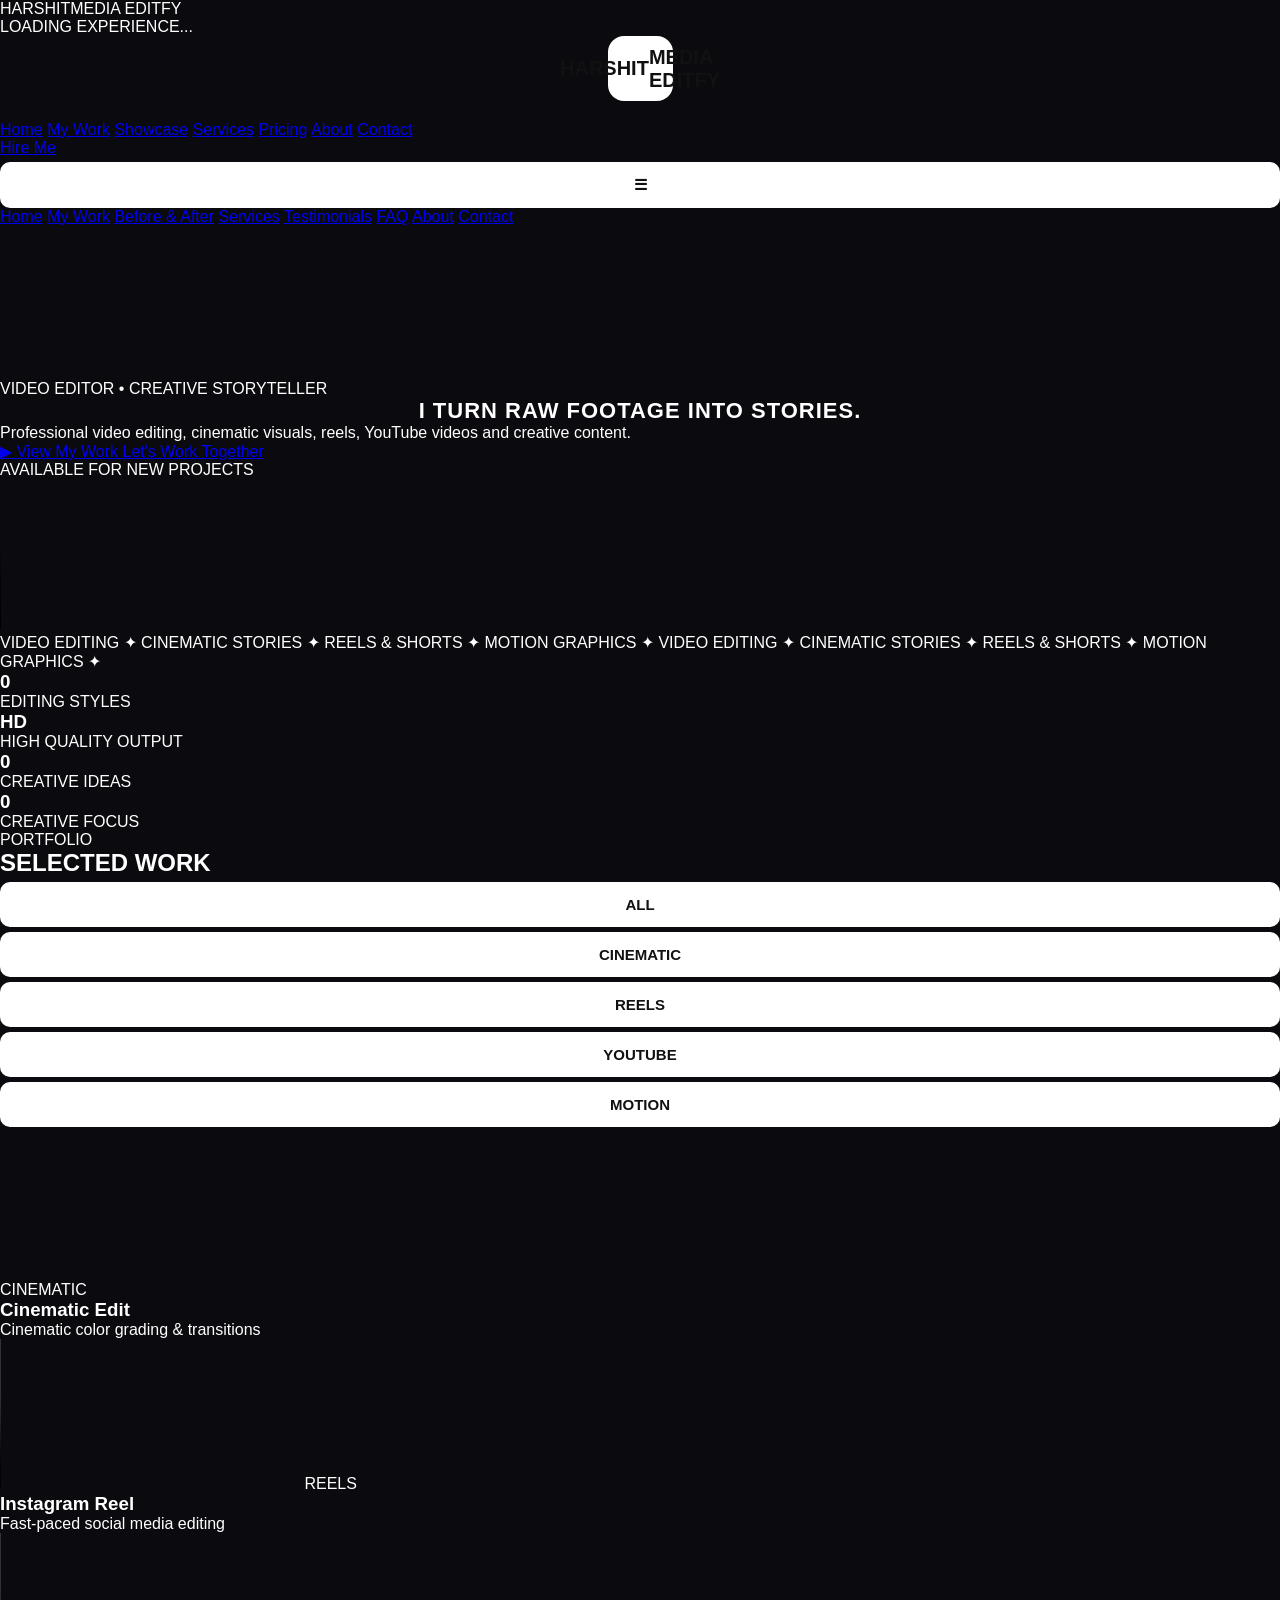
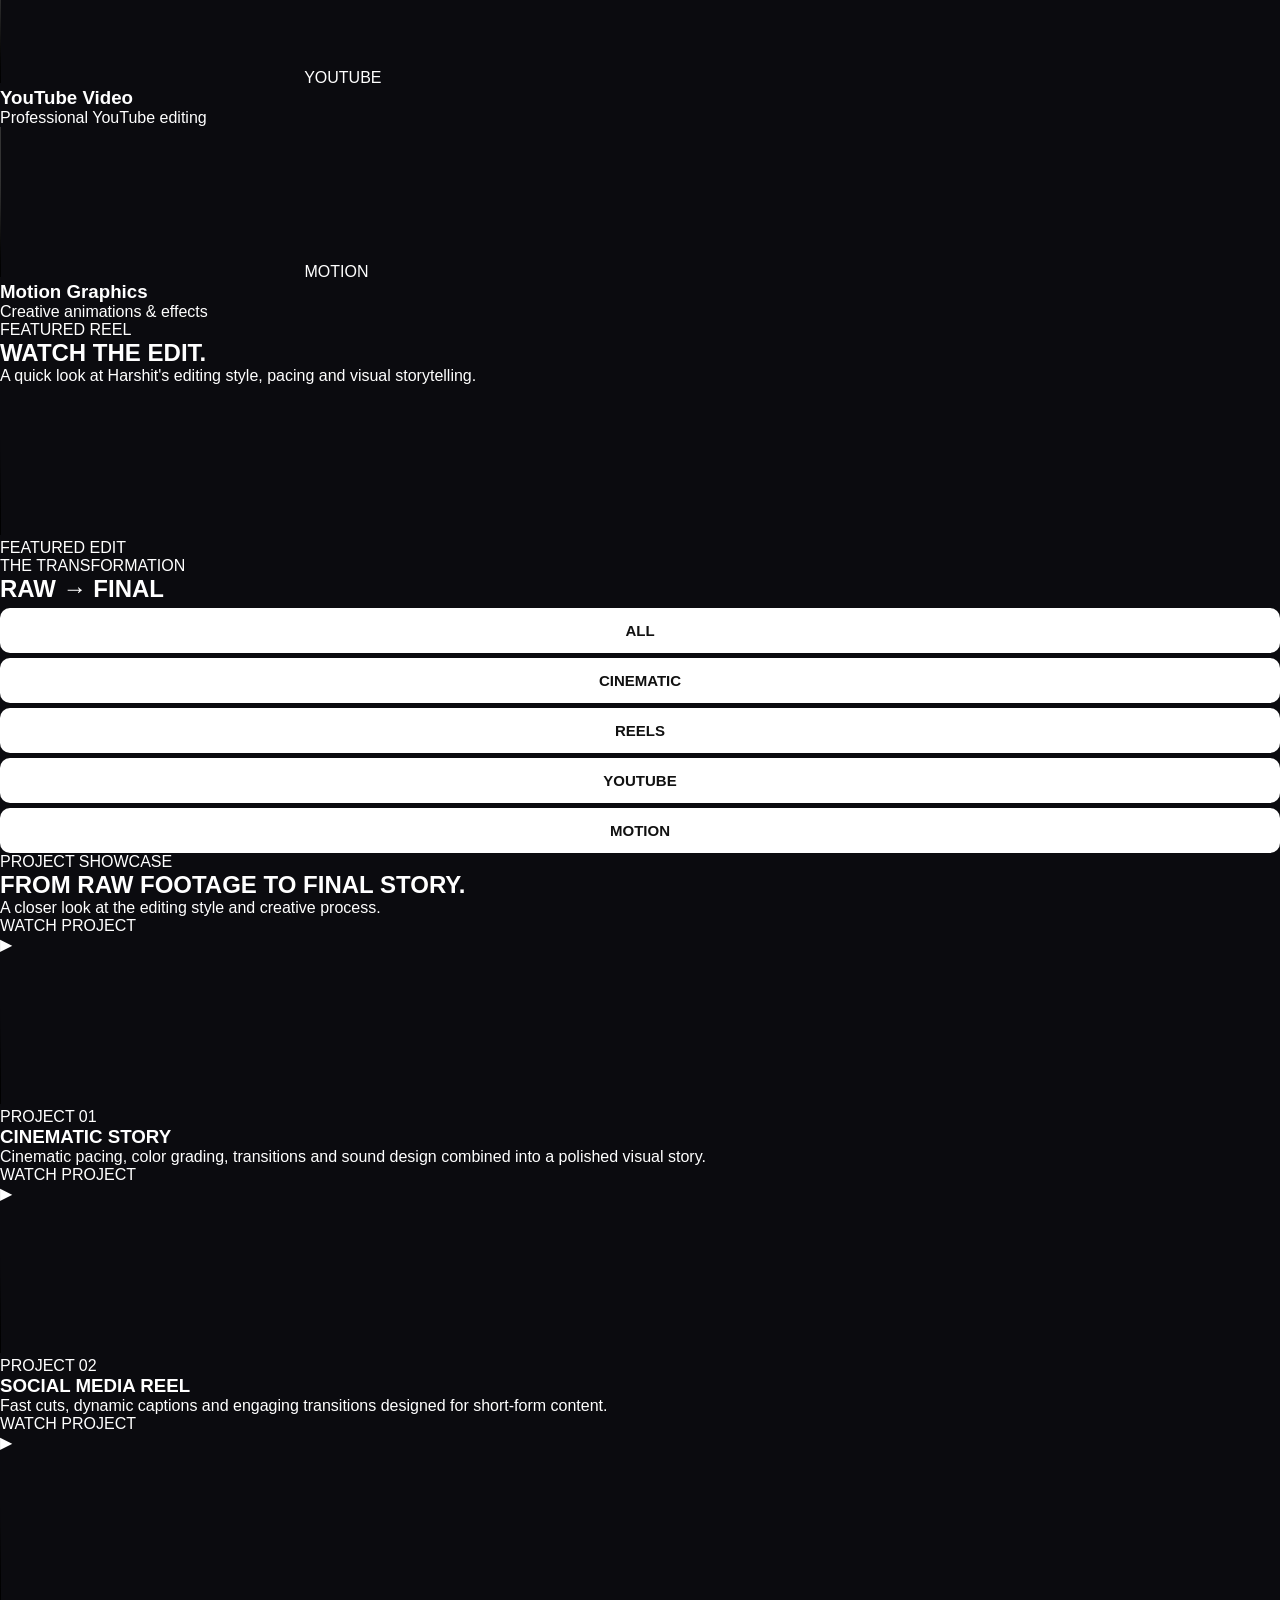
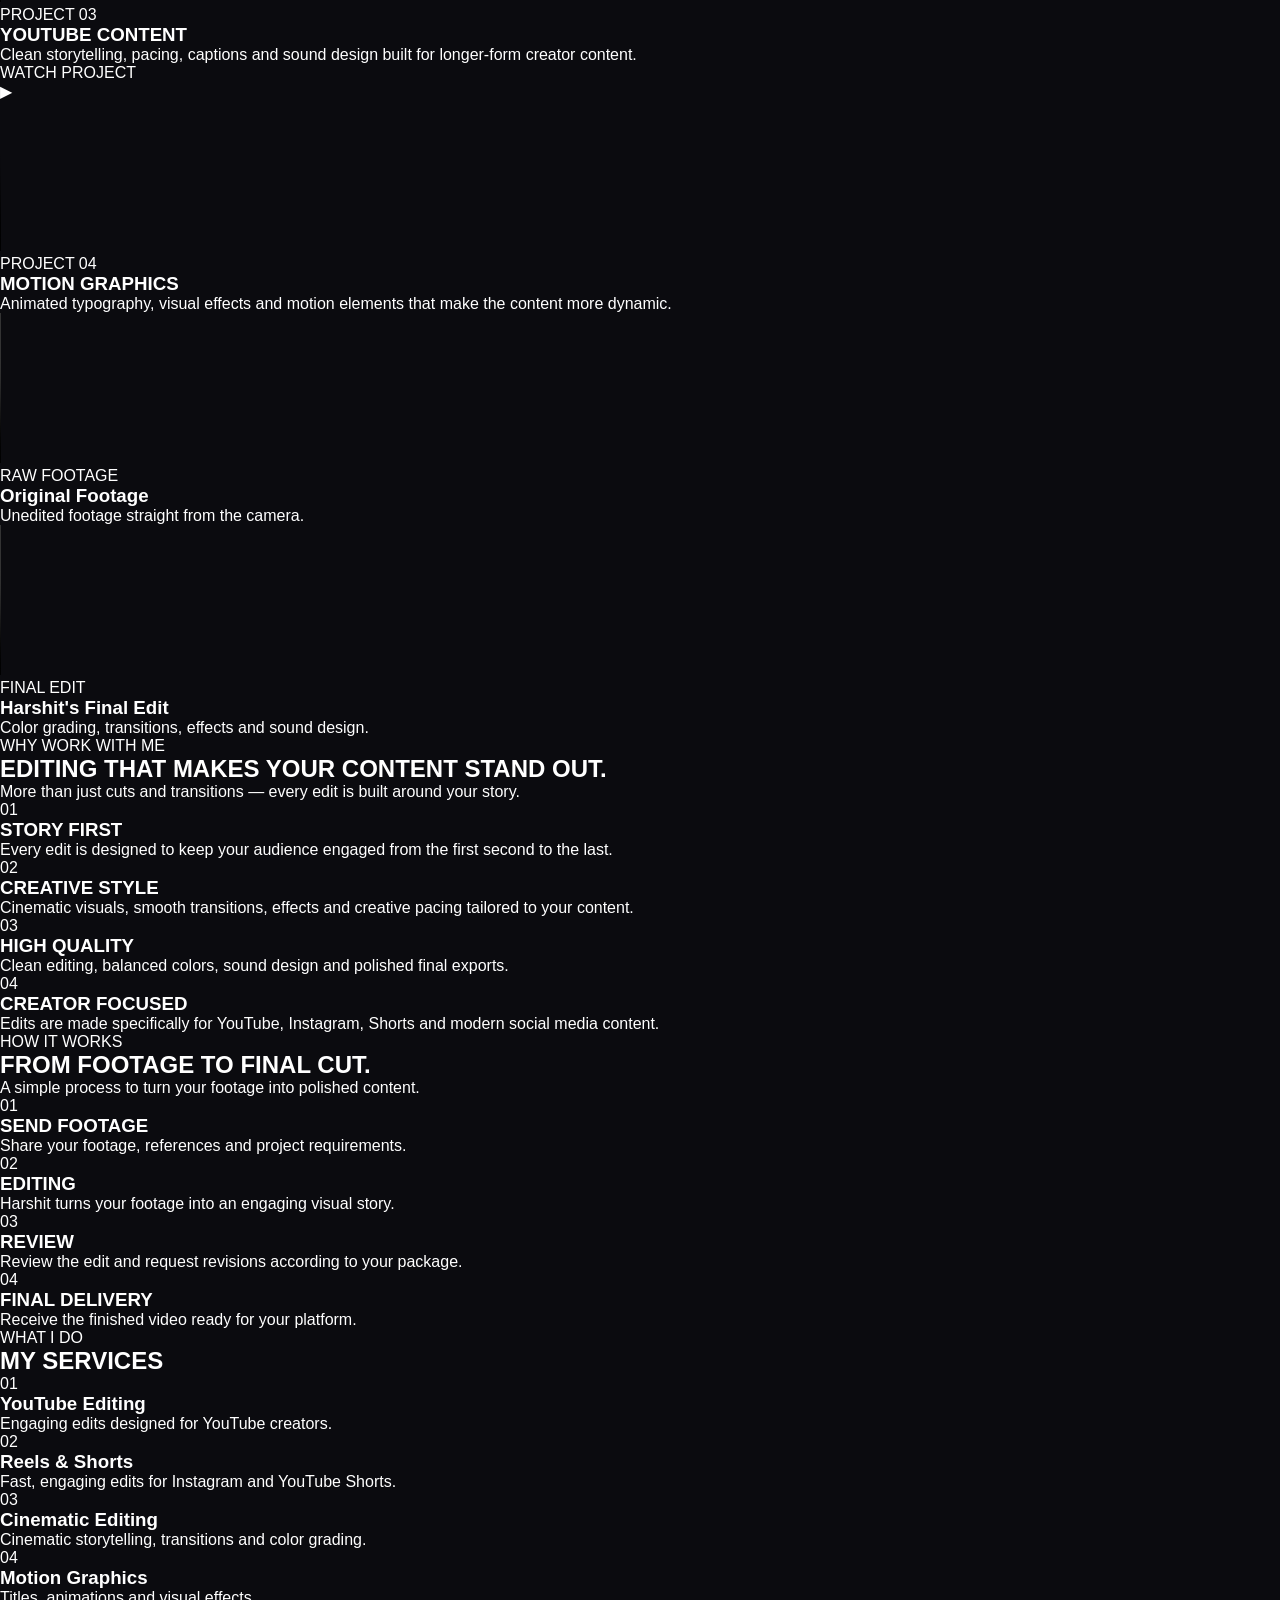
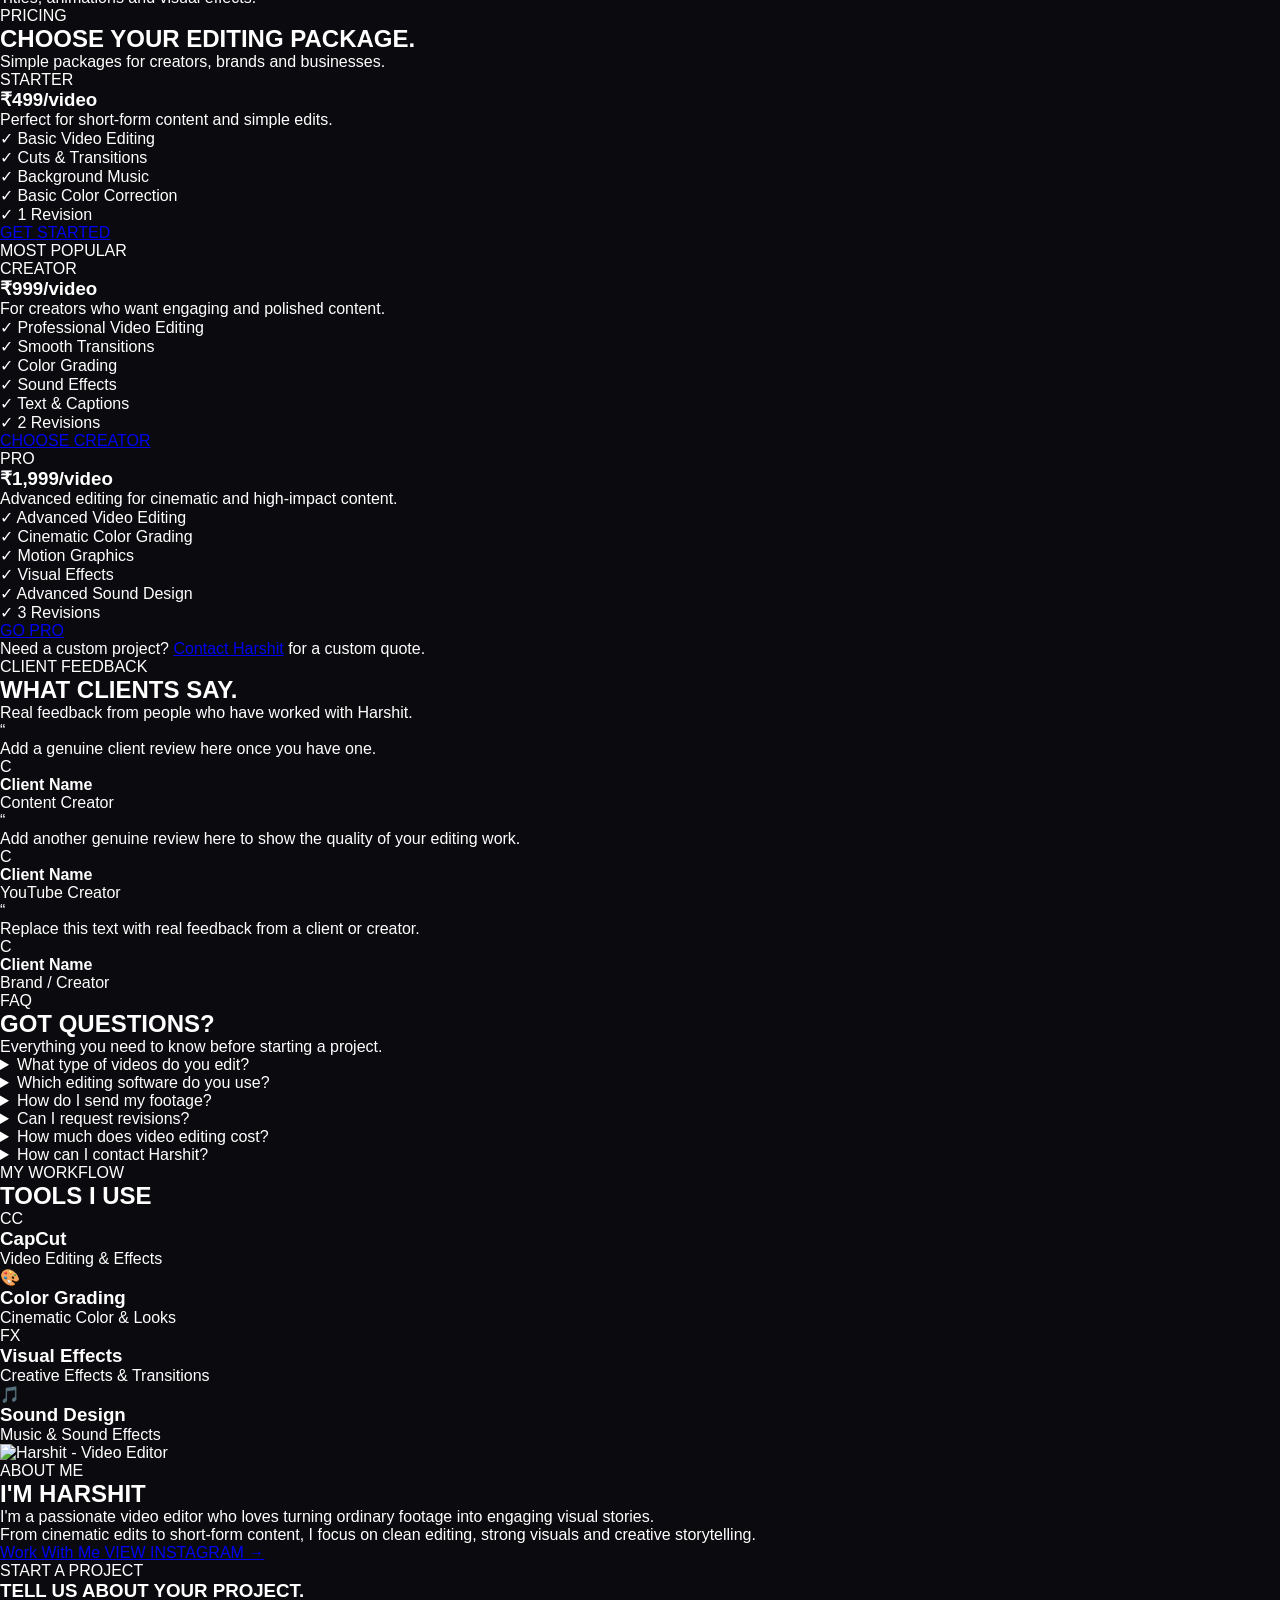
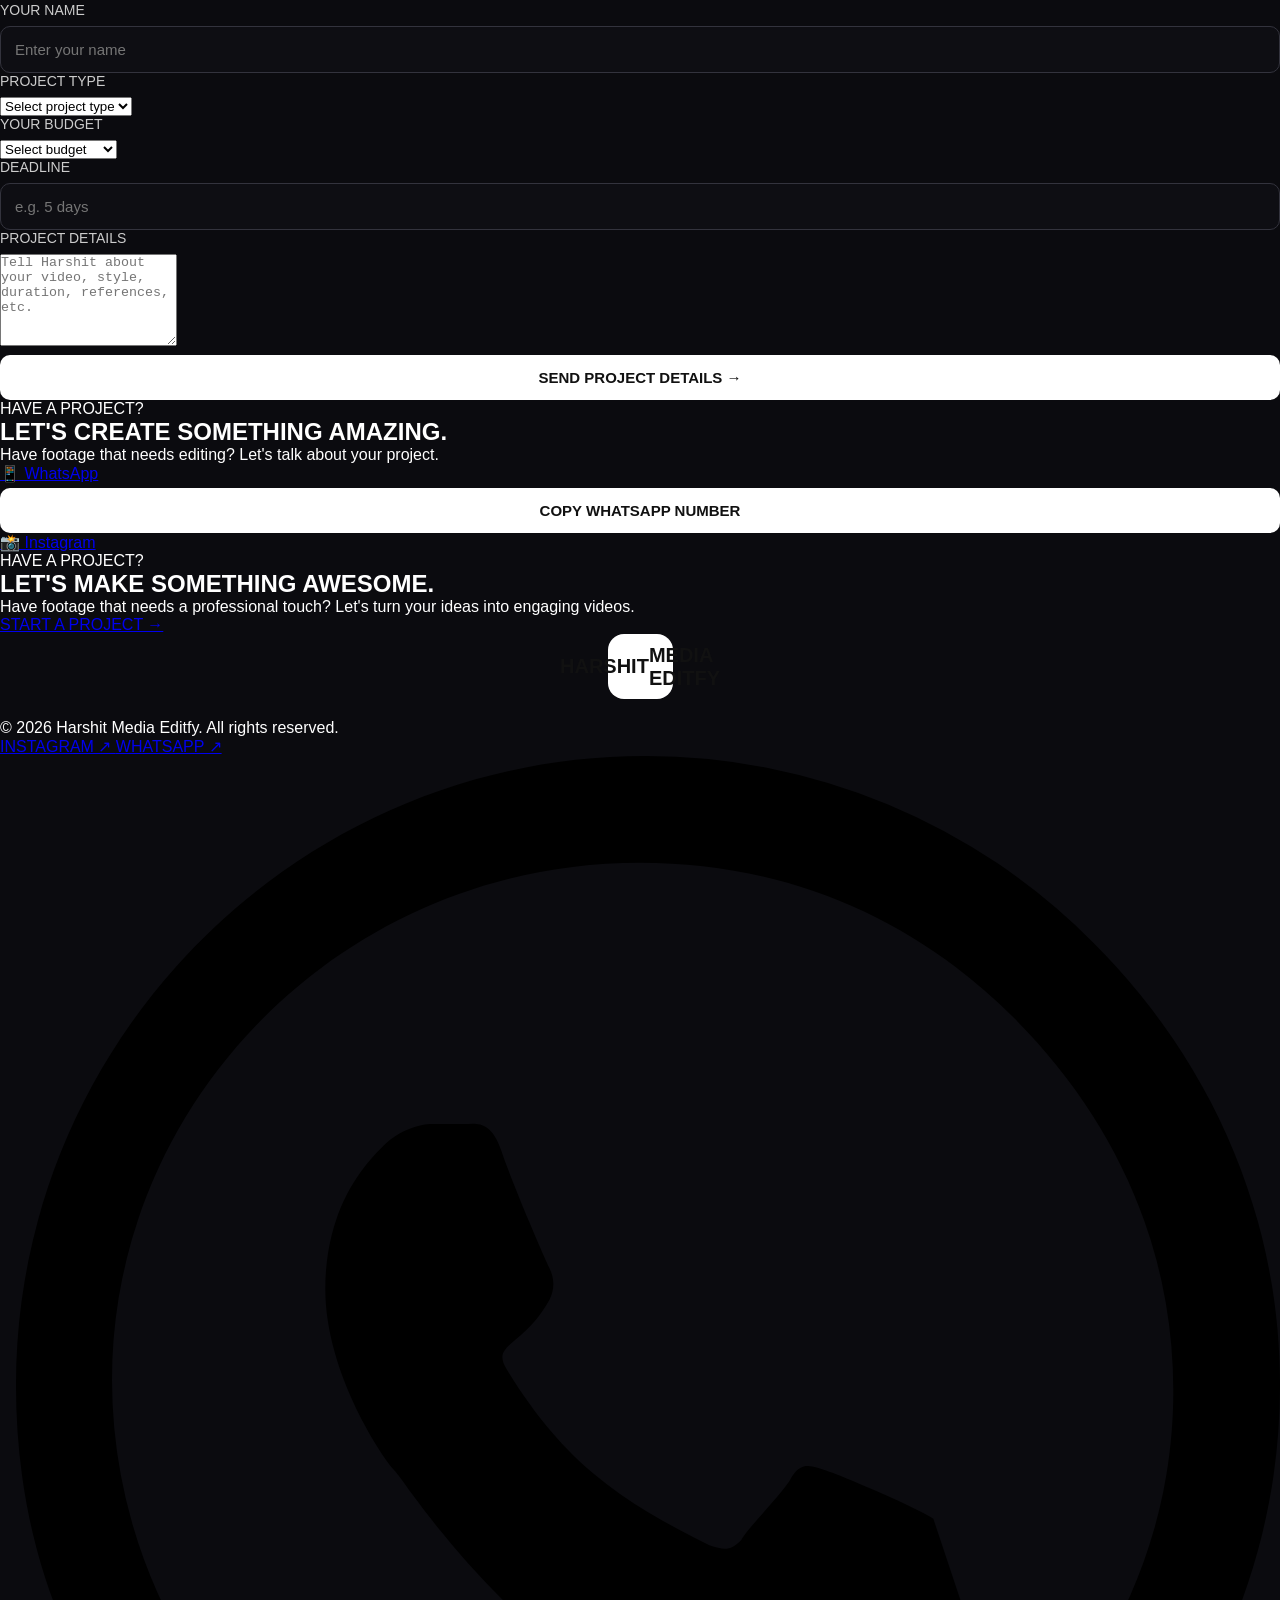
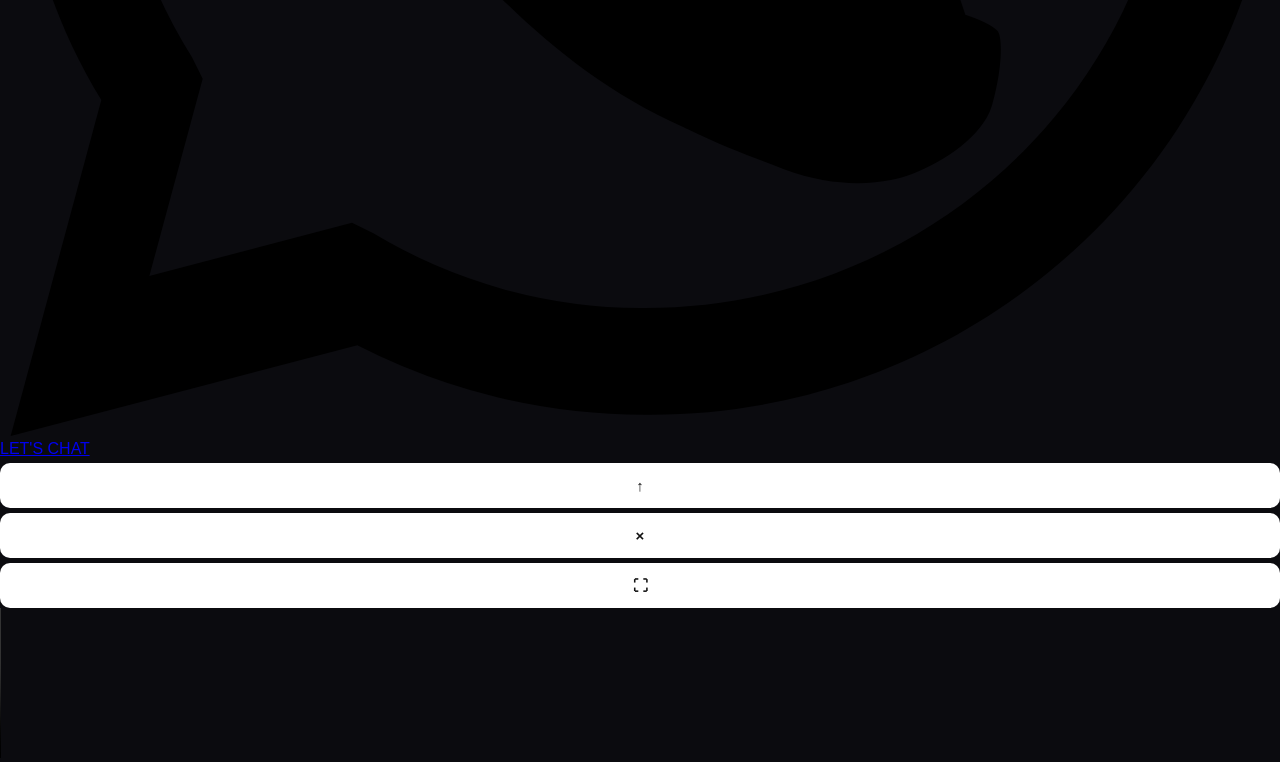
==== commit 6ed657da: "Add files via upload" ====
--- a/index.html
+++ b/index.html
@@ -1,57 +1,1329 @@
 <!DOCTYPE html>
-
 <html lang="en">
 <head>
+    <link rel="icon" href="images/harshit.jpg" type="image/jpeg">
+
+    <meta name="description" content="Harshit Media Editfy — Professional video editing for YouTube, Instagram Reels, Shorts and cinematic content.">
+
+    <meta name="keywords" content="video editor, Harshit Media Editfy, CapCut editor, YouTube editor, Instagram reels editor">
+
+    <meta name="author" content="Harshit Media Editfy">
+
+    <meta name="theme-color" content="#080808">
     <meta charset="UTF-8">
     <meta name="viewport" content="width=device-width, initial-scale=1.0">
-    <title>Admin Login - Harshit Media Editfy</title>
+
+    <title>Harshit Media Editfy | Professional Video Editor</title>
+
     <link rel="stylesheet" href="style.css">
 </head>
 
 <body>
 
-<div class="login-container">
-
-    <div class="login-box">
+    <div class="scroll-progress" id="scrollProgress"></div>
+    <div class="custom-cursor" id="customCursor"></div>
+
+    <div class="page-loader" id="pageLoader">
+        <div class="loader-content">
+            <div class="loader-logo">
+                HARSHIT<span>MEDIA EDITFY</span>
+            </div>
+
+            <div class="loader-line">
+                <div class="loader-fill"></div>
+            </div>
+
+            <p>LOADING EXPERIENCE...</p>
+        </div>
+    </div>
+
+    <!-- NAVBAR -->
+
+    <header class="navbar">
 
         <div class="logo">
-            HME
-        </div>
-
-        <h1>HARSHIT MEDIA EDITFY</h1>
-        <p class="subtitle">ADMIN PANEL</p>
-
-        <form id="loginForm">
-
-            <div class="input-group">
-                <label>Username</label>
-                <input
-                    type="text"
-                    id="username"
-                    placeholder="Enter username"
-                    required
-                >
-            </div>
-
-            <div class="input-group">
-                <label>Password</label>
-                <input
-                    type="password"
-                    id="password"
-                    placeholder="Enter password"
-                    required
-                >
-            </div>
-
-            <button type="submit">
-                LOGIN
+            HARSHIT<span>MEDIA EDITFY</span>
+        </div>
+
+        <nav class="nav">
+            <a href="#home">Home</a>
+            <a href="#work">My Work</a>
+            <a href="#showcase">Showcase</a>
+            <a href="#services">Services</a>
+            <a href="#pricing">Pricing</a>
+            <a href="#about">About</a>
+            <a href="#contact">Contact</a>
+        </nav>
+
+        <a href="#contact" class="hire-btn">
+            Hire Me
+        </a>
+
+        <button class="menu-toggle" id="menuToggle">
+            ☰
+        </button>
+
+    </header>
+
+
+    <!-- MOBILE MENU -->
+
+    <div class="mobile-menu" id="mobileMenu">
+
+        <a href="#home">Home</a>
+        <a href="#work">My Work</a>
+        <a href="#before-after">Before & After</a>
+        <a href="#services">Services</a>
+        <a href="#testimonials">Testimonials</a>
+        <a href="#faq">FAQ</a>
+        <a href="#about">About</a>
+        <a href="#contact">Contact</a>
+
+    </div>
+
+
+
+    <!-- HERO -->
+    <section class="hero" id="home">
+
+        <video class="hero-bg-video" autoplay muted loop playsinline>
+            <source src="videos/cinematic.mp4" type="video/mp4">
+        </video>
+
+        <div class="hero-overlay"></div>
+
+        <div class="hero-content">
+
+            <p class="hero-label">VIDEO EDITOR <span>•</span> CREATIVE STORYTELLER</p>
+
+            <h1>
+                I TURN RAW FOOTAGE INTO
+                <span class="typing-text" id="typingText">STORIES.</span>
+            </h1>
+
+            <p class="hero-text">
+                Professional video editing, cinematic visuals,
+                reels, YouTube videos and creative content.
+            </p>
+
+            <div class="hero-buttons">
+
+                <a href="#work" class="primary-btn">
+                    ▶ View My Work
+                </a>
+
+                <a href="#contact" class="secondary-btn">
+                    Let's Work Together
+                </a>
+
+            </div>
+
+            <div class="availability-badge">
+                <span class="availability-dot"></span>
+                <span>AVAILABLE FOR NEW PROJECTS</span>
+            </div>
+
+        </div>
+
+        <div class="hero-video">
+
+            <video class="featured-video" controls poster="images/cinematic.jpg">
+                <source src="videos/cinematic.mp4" type="video/mp4">
+            </video>
+
+        </div>
+
+    </section>
+
+    <!-- CREATIVE MARQUEE -->
+    <section class="marquee-section">
+        <div class="marquee-track">
+            <span>VIDEO EDITING</span>
+            <span>✦</span>
+            <span>CINEMATIC STORIES</span>
+            <span>✦</span>
+            <span>REELS & SHORTS</span>
+            <span>✦</span>
+            <span>MOTION GRAPHICS</span>
+            <span>✦</span>
+
+            <span>VIDEO EDITING</span>
+            <span>✦</span>
+            <span>CINEMATIC STORIES</span>
+            <span>✦</span>
+            <span>REELS & SHORTS</span>
+            <span>✦</span>
+            <span>MOTION GRAPHICS</span>
+            <span>✦</span>
+        </div>
+    </section>
+
+    <!-- EDITING STATS -->
+    <section class="stats-section">
+        <div class="stats-container">
+
+            <div class="stat-item">
+                <h3 class="counter" data-target="4" data-suffix="+">0</h3>
+                <p>EDITING STYLES</p>
+            </div>
+
+            <div class="stat-item">
+                <h3>HD</h3>
+                <p>HIGH QUALITY OUTPUT</p>
+            </div>
+
+            <div class="stat-item">
+                <h3 class="counter" data-target="24" data-suffix="/7">0</h3>
+                <p>CREATIVE IDEAS</p>
+            </div>
+
+            <div class="stat-item">
+                <h3 class="counter" data-target="100" data-suffix="%">0</h3>
+                <p>CREATIVE FOCUS</p>
+            </div>
+
+        </div>
+    </section>
+
+
+    <!-- WORK -->
+    <section class="work-section" id="work">
+
+        <div class="section-heading">
+
+            <p>PORTFOLIO</p>
+
+            <h2>
+                SELECTED <span>WORK</span>
+            </h2>
+
+        </div>
+
+        <div class="filter-buttons">
+
+            <button class="filter-btn active" data-filter="all">
+                ALL
             </button>
 
-            <p id="errorMessage"></p>
+            <button class="filter-btn" data-filter="cinematic">
+                CINEMATIC
+            </button>
+
+            <button class="filter-btn" data-filter="reels">
+                REELS
+            </button>
+
+            <button class="filter-btn" data-filter="youtube">
+                YOUTUBE
+            </button>
+
+            <button class="filter-btn" data-filter="motion">
+                MOTION
+            </button>
+
+        </div>
+
+
+        <div class="video-grid">
+
+            <!-- VIDEO 1 -->
+            <div class="video-card" data-category="cinematic">
+
+                <div class="video-box">
+
+                <video muted loop playsinline preload="metadata" poster="images/cinematic.jpg">
+                    <source src="videos/cinematic.mp4" type="video/mp4">
+                </video>
+
+                <video muted loop playsinline preload="metadata" poster="images/reel.jpg">
+                    <source src="videos/reel.mp4" type="video/mp4">
+                </video>
+
+                <video muted loop playsinline preload="metadata" poster="images/youtube.jpg">
+                    <source src="videos/youtube.mp4" type="video/mp4">
+                </video>
+
+                <video muted loop playsinline preload="metadata" poster="images/motion.jpg">
+                    <source src="videos/motion.mp4" type="video/mp4">
+                </video>
+
+                <span class="category">
+                     CINEMATIC
+                </span>
+
+            </div>
+
+                <h3>Cinematic Edit</h3>
+
+                <p>
+                    Cinematic color grading & transitions
+                </p>
+
+            </div>
+
+
+            <!-- VIDEO 2 -->
+            <div class="video-card" data-category="reels">
+
+                <div class="video-box">
+
+                <video controls>
+                  <source src="videos/reel.mp4" type="video/mp4">
+                </video>
+
+               <span class="category">
+                   REELS
+              </span>
+
+            </div>
+
+                <h3>Instagram Reel</h3>
+
+                <p>
+                    Fast-paced social media editing
+                </p>
+
+            </div>
+
+
+            <!-- VIDEO 3 -->
+            <div class="video-card" data-category="youtube">
+
+                <div class="video-box">
+
+                <video controls>
+                   <source src="videos/youtube.mp4" type="video/mp4">
+                </video>
+
+            <span class="category">
+                     YOUTUBE
+            </span>
+
+            </div>
+
+                <h3>YouTube Video</h3>
+
+                <p>
+                    Professional YouTube editing
+                </p>
+
+            </div>
+
+
+            <!-- VIDEO 4 -->
+            <div class="video-card" data-category="motion">
+
+            <div class="video-box">
+
+                <video controls>
+                   <source src="videos/motion.mp4" type="video/mp4">
+                 </video>
+
+                <span class="category">
+                     MOTION
+                </span>
+
+            </div>
+
+                <h3>Motion Graphics</h3>
+
+                <p>
+                    Creative animations & effects
+                </p>
+
+            </div>
+
+        </div>
+
+    </section>
+    <section class="featured-reel" id="featuredReel">
+
+        <div class="section-heading">
+            <p class="section-tag">FEATURED REEL</p>
+            <h2>WATCH THE <span>EDIT.</span></h2>
+            <p>A quick look at Harshit's editing style, pacing and visual storytelling.</p>
+        </div>
+
+        <div class="featured-reel-box">
+
+            <video
+                id="featuredReelVideo"
+                controls
+                playsinline
+                poster="images/cinematic.jpg">
+
+                <source src="videos/cinematic-new.mp4" type="video/mp4">
+
+                Your browser does not support video playback.
+            </video>
+
+            <div class="reel-badge">
+                FEATURED EDIT
+            </div>
+
+        </div>
+
+    </section>
+
+    
+    <!-- BEFORE & AFTER -->
+
+    <section class="before-after-section" id="before-after">
+
+        <div class="section-heading">
+
+            <p>THE TRANSFORMATION</p>
+
+            <h2>
+                RAW <span>→</span> FINAL
+            </h2>
+
+        </div>
+
+        <div class="comparison">
+
+        <!-- PROJECT SHOWCASE -->
+        <section class="showcase-section" id="showcase">
+            <div class="showcase-filters">
+
+                <button class="showcase-filter active" data-showcase-filter="all">
+                    ALL
+                </button>
+
+                <button class="showcase-filter" data-showcase-filter="cinematic">
+                    CINEMATIC
+                </button>
+
+                <button class="showcase-filter" data-showcase-filter="reels">
+                    REELS
+                </button>
+
+                <button class="showcase-filter" data-showcase-filter="youtube">
+                    YOUTUBE
+                </button>
+
+                <button class="showcase-filter" data-showcase-filter="motion">
+                    MOTION
+                </button>
+
+            </div>
+
+            <div class="section-heading">
+                <p class="section-tag">PROJECT SHOWCASE</p>
+                <h2>FROM RAW FOOTAGE TO <span>FINAL STORY.</span></h2>
+                <p>A closer look at the editing style and creative process.</p>
+            </div>
+
+            <div class="showcase-grid">
+
+            <div class="showcase-card" data-showcase-category="cinematic">
+                <div class="showcase-video">
+                    <div class="showcase-overlay">
+                        <span>WATCH PROJECT</span>
+                        <div class="showcase-play">▶</div>
+                    </div>
+
+                <video
+                    controls
+                    muted
+                    loop
+                    playsinline
+                    preload="metadata"
+                    poster="images/cinematic.jpg">
+                    <source src="videos/cinematic.mp4" type="video/mp4">
+                </video>
+            </div>
+
+                <div class="showcase-content">
+                    <span>PROJECT 01</span>
+                    <h3>CINEMATIC STORY</h3>
+                    <p>
+                        Cinematic pacing, color grading, transitions and
+                        sound design combined into a polished visual story.
+                    </p>
+                </div>
+            </div>
+
+
+            <div class="showcase-card" data-showcase-category="reels">
+                <div class="showcase-video">
+                    <div class="showcase-overlay">
+                        <span>WATCH PROJECT</span>
+                        <div class="showcase-play">▶</div>
+                    </div>
+                    <video
+                        controls
+                        muted
+                        loop
+                        playsinline
+                        preload="metadata"
+                        poster="images/reel.jpg">
+                        <source src="videos/reel.mp4" type="video/mp4">
+                    </video>
+                </div>
+
+                <div class="showcase-content">
+                    <span>PROJECT 02</span>
+                    <h3>SOCIAL MEDIA REEL</h3>
+                    <p>
+                        Fast cuts, dynamic captions and engaging transitions
+                        designed for short-form content.
+                    </p>
+                </div>
+            </div>
+
+
+            <div class="showcase-card" data-showcase-category="youtube">
+                <div class="showcase-video">
+                    <div class="showcase-overlay">
+                        <span>WATCH PROJECT</span>
+                        <div class="showcase-play">▶</div>
+                    </div>
+                    <video
+                        controls
+                        muted
+                        loop
+                        playsinline
+                        preload="metadata"
+                        poster="images/youtube.jpg">
+                        <source src="videos/youtube.mp4" type="video/mp4">
+                    </video>
+                </div>
+
+                <div class="showcase-content">
+                    <span>PROJECT 03</span>
+                    <h3>YOUTUBE CONTENT</h3>
+                    <p>
+                        Clean storytelling, pacing, captions and sound
+                        design built for longer-form creator content.
+                    </p>
+                </div>
+            </div>
+
+
+            <div class="showcase-card" data-showcase-category="motion">
+                <div class="showcase-video">
+                    <div class="showcase-overlay">
+                        <span>WATCH PROJECT</span>
+                        <div class="showcase-play">▶</div>
+                    </div>
+                    <video
+                        controls
+                        muted
+                        loop
+                        playsinline
+                        preload="metadata"
+                        poster="images/motion.jpg">
+                        <source src="videos/motion.mp4" type="video/mp4">
+                    </video>
+                </div>
+
+                <div class="showcase-content">
+                    <span>PROJECT 04</span>
+                    <h3>MOTION GRAPHICS</h3>
+                    <p>
+                        Animated typography, visual effects and motion
+                        elements that make the content more dynamic.
+                    </p>
+                </div>
+            </div>
+
+        </div>
+
+    </section>
+
+            <!-- RAW FOOTAGE -->
+
+            <div class="comparison-card">
+
+                <div class="comparison-video">
+
+                    <video controls>
+                        <source src="videos/raw.mp4" type="video/mp4">
+                    </video>
+
+                    <div class="comparison-label">
+                        RAW FOOTAGE
+                    </div>
+
+                </div>
+
+                <h3>Original Footage</h3>
+
+                <p>
+                    Unedited footage straight from the camera.
+                </p>
+
+            </div>
+
+
+            <!-- FINAL EDIT -->
+
+            <div class="comparison-card">
+
+                <div class="comparison-video">
+
+                    <video controls>
+                        <source src="videos/cinematic.mp4" type="video/mp4">
+                    </video>
+
+                    <div class="comparison-label final">
+                        FINAL EDIT
+                    </div>
+
+                </div>
+
+                <h3>Harshit's Final Edit</h3>
+
+                <p>
+                    Color grading, transitions, effects and sound design.
+                </p>
+
+                </div>
+
+            </div>
+
+        </section>
+
+
+
+
+    <!-- SERVICES -->
+
+    <!-- WHY CHOOSE HARSHIT -->
+    <section class="why-section">
+        <div class="section-heading">
+            <p class="section-tag">WHY WORK WITH ME</p>
+            <h2>EDITING THAT MAKES YOUR <span>CONTENT STAND OUT.</span></h2>
+            <p>More than just cuts and transitions — every edit is built around your story.</p>
+        </div>
+
+        <div class="why-grid">
+
+            <div class="why-card">
+                <div class="why-number">01</div>
+                <h3>STORY FIRST</h3>
+                <p>
+                    Every edit is designed to keep your audience engaged
+                    from the first second to the last.
+                </p>
+            </div>
+
+            <div class="why-card">
+                <div class="why-number">02</div>
+                <h3>CREATIVE STYLE</h3>
+                <p>
+                    Cinematic visuals, smooth transitions, effects and
+                    creative pacing tailored to your content.
+                </p>
+            </div>
+
+            <div class="why-card">
+                <div class="why-number">03</div>
+                <h3>HIGH QUALITY</h3>
+                <p>
+                    Clean editing, balanced colors, sound design and
+                    polished final exports.
+                </p>
+            </div>
+
+            <div class="why-card">
+                <div class="why-number">04</div>
+                <h3>CREATOR FOCUSED</h3>
+                <p>
+                    Edits are made specifically for YouTube, Instagram,
+                    Shorts and modern social media content.
+                </p>
+            </div>
+
+        </div>
+    </section>
+
+    <!-- EDITING PROCESS -->
+    <section class="process-section">
+
+        <div class="section-heading">
+            <p class="section-tag">HOW IT WORKS</p>
+            <h2>FROM FOOTAGE TO <span>FINAL CUT.</span></h2>
+            <p>A simple process to turn your footage into polished content.</p>
+        </div>
+
+        <div class="process-grid">
+
+            <div class="process-card">
+                <div class="process-number">01</div>
+                <h3>SEND FOOTAGE</h3>
+                <p>
+                    Share your footage, references and project requirements.
+                </p>
+            </div>
+
+            <div class="process-card">
+                <div class="process-number">02</div>
+                <h3>EDITING</h3>
+                <p>
+                    Harshit turns your footage into an engaging visual story.
+                </p>
+            </div>
+
+            <div class="process-card">
+                <div class="process-number">03</div>
+                <h3>REVIEW</h3>
+                <p>
+                    Review the edit and request revisions according to your package.
+                </p>
+            </div>
+
+            <div class="process-card">
+                <div class="process-number">04</div>
+                <h3>FINAL DELIVERY</h3>
+                <p>
+                    Receive the finished video ready for your platform.
+                </p>
+            </div>
+
+        </div>
+
+    </section>
+
+    <section class="services-section" id="services">
+
+        <div class="section-heading">
+
+            <p>WHAT I DO</p>
+
+            <h2>
+                MY <span>SERVICES</span>
+            </h2>
+
+        </div>
+
+
+        <div class="services-grid">
+
+            <div class="service" data-service="youtube">
+                <div class="service-number">01</div>
+                <h3>YouTube Editing</h3>
+                <p>
+                    Engaging edits designed for YouTube creators.
+                </p>
+            </div>
+
+
+            <div class="service" data-service="reels">
+                <div class="service-number">02</div>
+                <h3>Reels & Shorts</h3>
+                <p>
+                    Fast, engaging edits for Instagram and YouTube Shorts.
+                </p>
+            </div>
+
+
+            <div class="service" data-service="cinematic">
+                <div class="service-number">03</div>
+                <h3>Cinematic Editing</h3>
+                <p>
+                    Cinematic storytelling, transitions and color grading.
+                </p>
+            </div>
+
+
+            <div class="service" data-service="motion">
+                <div class="service-number">04</div>
+                <h3>Motion Graphics</h3>
+                <p>
+                    Titles, animations and visual effects.
+                </p>
+            </div>
+
+        </div>
+
+    </section>
+
+
+    <!-- PRICING SECTION -->
+    <section class="pricing-section" id="pricing">
+
+        <div class="section-heading">
+            <p class="section-tag">PRICING</p>
+            <h2>CHOOSE YOUR <span>EDITING PACKAGE.</span></h2>
+            <p>Simple packages for creators, brands and businesses.</p>
+        </div>
+
+        <div class="pricing-grid">
+
+            <!-- STARTER -->
+            <div class="price-card">
+                <p class="price-label">STARTER</p>
+                <h3>₹499<span>/video</span></h3>
+
+                <p class="price-description">
+                    Perfect for short-form content and simple edits.
+                </p>
+
+                <ul>
+                    <li>✓ Basic Video Editing</li>
+                    <li>✓ Cuts & Transitions</li>
+                    <li>✓ Background Music</li>
+                    <li>✓ Basic Color Correction</li>
+                    <li>✓ 1 Revision</li>
+                </ul>
+
+                <a href="https://wa.me/918469005206?text=Hi%20Harshit%2C%20I%27m%20interested%20in%20the%20Starter%20video%20editing%20package." 
+                    class="price-button"
+                    target="_blank"
+                    rel="noopener noreferrer">
+                     GET STARTED
+                </a>
+            </div>
+
+
+            <!-- CREATOR -->
+            <div class="price-card featured-price">
+
+                <div class="popular-badge">MOST POPULAR</div>
+
+                <p class="price-label">CREATOR</p>
+
+                <h3>₹999<span>/video</span></h3>
+
+                <p class="price-description">
+                    For creators who want engaging and polished content.
+                </p>
+
+                <ul>
+                    <li>✓ Professional Video Editing</li>
+                    <li>✓ Smooth Transitions</li>
+                    <li>✓ Color Grading</li>
+                    <li>✓ Sound Effects</li>
+                    <li>✓ Text & Captions</li>
+                    <li>✓ 2 Revisions</li>
+                </ul>
+
+                <a href="https://wa.me/918469005206?text=Hi%20Harshit%2C%20I%27m%20interested%20in%20the%20Creator%20video%20editing%20package." 
+                    lass="price-button"
+                    target="_blank"
+                    rel="noopener noreferrer">
+                     CHOOSE CREATOR
+                </a>
+            </div>
+
+
+            <!-- PRO -->
+            <div class="price-card">
+
+                <p class="price-label">PRO</p>
+
+                <h3>₹1,999<span>/video</span></h3>
+
+                <p class="price-description">
+                    Advanced editing for cinematic and high-impact content.
+                </p>
+
+                <ul>
+                    <li>✓ Advanced Video Editing</li>
+                    <li>✓ Cinematic Color Grading</li>
+                    <li>✓ Motion Graphics</li>
+                    <li>✓ Visual Effects</li>
+                    <li>✓ Advanced Sound Design</li>
+                    <li>✓ 3 Revisions</li>
+                </ul>
+
+                <a href="https://wa.me/918469005206?text=Hi%20Harshit%2C%20I%27m%20interested%20in%20the%20Pro%20video%20editing%20package." 
+                    class="price-button"
+                    target="_blank"
+                    rel="noopener noreferrer">
+                     GO PRO
+                </a>
+            </div>
+
+        </div>
+
+        <p class="pricing-note">
+            Need a custom project? <a href="#contact">Contact Harshit</a> for a custom quote.
+        </p>
+
+    </section>
+
+    <!-- TESTIMONIALS SECTION -->
+    <section class="testimonials-section" id="testimonials">
+
+        <div class="section-heading">
+            <p class="section-tag">CLIENT FEEDBACK</p>
+            <h2>WHAT CLIENTS <span>SAY.</span></h2>
+            <p>Real feedback from people who have worked with Harshit.</p>
+        </div>
+
+        <div class="testimonials-grid">
+
+            <div class="testimonial-card">
+                <div class="quote-mark">“</div>
+
+                <p class="testimonial-text">
+                    Add a genuine client review here once you have one.
+                </p>
+
+                <div class="client-info">
+                    <div class="client-avatar">C</div>
+                    <div>
+                        <h4>Client Name</h4>
+                        <span>Content Creator</span>
+                    </div>
+                </div>
+            </div>
+
+
+            <div class="testimonial-card">
+                <div class="quote-mark">“</div>
+
+                <p class="testimonial-text">
+                    Add another genuine review here to show the quality of your editing work.
+                </p>
+
+                <div class="client-info">
+                    <div class="client-avatar">C</div>
+                    <div>
+                        <h4>Client Name</h4>
+                        <span>YouTube Creator</span>
+                    </div>
+                </div>
+            </div>
+
+
+            <div class="testimonial-card">
+                <div class="quote-mark">“</div>
+
+                <p class="testimonial-text">
+                    Replace this text with real feedback from a client or creator.
+                </p>
+
+                <div class="client-info">
+                    <div class="client-avatar">C</div>
+                    <div>
+                        <h4>Client Name</h4>
+                        <span>Brand / Creator</span>
+                    </div>
+                </div>
+            </div>
+
+        </div>
+
+    </section>
+
+    <!-- FAQ SECTION -->
+    <section class="faq-section" id="faq">
+
+        <div class="section-heading">
+            <p class="section-tag">FAQ</p>
+            <h2>GOT <span>QUESTIONS?</span></h2>
+            <p>Everything you need to know before starting a project.</p>
+        </div>
+
+        <div class="faq-container">
+
+            <details class="faq-item">
+                <summary>What type of videos do you edit?</summary>
+                <p>
+                    Harshit edits YouTube videos, Instagram Reels, Shorts,
+                    cinematic videos, promotional content and more.
+                </p>
+            </details>
+
+            <details class="faq-item">
+                <summary>Which editing software do you use?</summary>
+                <p>
+                    Harshit primarily uses CapCut along with creative editing,
+                    color grading, visual effects and sound design techniques.
+                </p>
+            </details>
+
+            <details class="faq-item">
+                <summary>How do I send my footage?</summary>
+                <p>
+                    After discussing the project, footage can be shared through
+                    a suitable cloud-storage or file-transfer service.
+                </p>
+            </details>
+
+            <details class="faq-item">
+                <summary>Can I request revisions?</summary>
+                <p>
+                    Yes. Revisions depend on the editing package selected.
+                    The number of included revisions is shown in the pricing section.
+                </p>
+            </details>
+
+            <details class="faq-item">
+                <summary>How much does video editing cost?</summary>
+                <p>
+                    Pricing depends on the type, length and complexity of the project.
+                    Check the packages above or contact Harshit for a custom quote.
+                </p>
+            </details>
+
+            <details class="faq-item">
+                <summary>How can I contact Harshit?</summary>
+                <p>
+                    You can contact Harshit directly through WhatsApp or Instagram
+                    using the contact section below.
+                </p>
+            </details>
+
+        </div>
+
+    </section>
+    
+    <!-- TOOLS -->
+
+    <section class="tools-section">
+
+        <div class="section-heading">
+
+            <p>MY WORKFLOW</p>
+
+            <h2>
+                TOOLS I <span>USE</span>
+            </h2>
+
+        </div>
+
+        <div class="tools-grid">
+
+            <div class="tool-card">
+
+                <div class="tool-icon">
+                    CC
+                </div>
+
+                <h3>CapCut</h3>
+
+                <p>
+                    Video Editing & Effects
+                </p>
+
+            </div>
+
+
+            <div class="tool-card">
+
+                <div class="tool-icon">
+                    🎨
+                </div>
+
+                <h3>Color Grading</h3>
+
+                <p>
+                    Cinematic Color & Looks
+                </p>
+
+            </div>
+
+
+            <div class="tool-card">
+
+                <div class="tool-icon">
+                    FX
+                </div>
+
+                <h3>Visual Effects</h3>
+
+                <p>
+                    Creative Effects & Transitions
+                </p>
+
+            </div>
+
+
+            <div class="tool-card">
+
+                <div class="tool-icon">
+                    🎵
+                </div>
+
+                <h3>Sound Design</h3>
+
+                <p>
+                    Music & Sound Effects
+                </p>
+
+            </div>
+
+        </div>
+
+    </section>
+
+    <!-- ABOUT -->
+    <section class="about-section" id="about">
+
+        <img
+           src="images/harshit.jpg"
+           alt="Harshit - Video Editor"
+        class="about-photo"
+        >
+
+        </div>
+
+
+        <div class="about-content">
+
+            <p class="small-title">
+                ABOUT ME
+            </p>
+
+            <h2>
+                I'M <span>HARSHIT</span>
+            </h2>
+
+            <p>
+                I'm a passionate video editor who loves turning
+                ordinary footage into engaging visual stories.
+            </p>
+
+            <p>
+                From cinematic edits to short-form content,
+                I focus on clean editing, strong visuals and
+                creative storytelling.
+            </p>
+
+            <a href="#contact" class="primary-btn">
+                Work With Me
+            </a>
+
+            <a
+                href="https://www.instagram.com/dexteer.ffx/"
+                target="_blank"
+                rel="noopener noreferrer"
+                class="about-instagram-button">
+                VIEW INSTAGRAM →
+            </a>
+
+        </div>
+
+    </section>
+
+
+    <!-- CONTACT -->
+    <section class="contact-section" id="contact">
+        
+        <!-- PROJECT INQUIRY FORM -->
+        <div class="inquiry-form">
+
+            <div class="inquiry-heading">
+                <p class="section-tag">START A PROJECT</p>
+                <h3>TELL US ABOUT YOUR <span>PROJECT.</span></h3>
+            </div>
+
+            <form id="projectForm">
+
+                <div class="form-row">
+
+                <div class="form-group">
+                    <label for="clientName">YOUR NAME</label>
+                    <input
+                        type="text"
+                        id="clientName"
+                        placeholder="Enter your name"
+                        required>
+                </div>
+
+                <div class="form-group">
+                    <label for="projectType">PROJECT TYPE</label>
+
+                    <select id="projectType" required>
+                        <option value="">Select project type</option>
+                        <option value="YouTube Video">YouTube Video</option>
+                        <option value="Instagram Reel">Instagram Reel</option>
+                        <option value="Shorts">Shorts</option>
+                        <option value="Cinematic Video">Cinematic Video</option>
+                        <option value="Motion Graphics">Motion Graphics</option>
+                        <option value="Other">Other</option>
+                    </select>
+                </div>
+
+            </div>
+
+
+            <div class="form-row">
+
+                <div class="form-group">
+                    <label for="budget">YOUR BUDGET</label>
+
+                    <select id="budget" required>
+                        <option value="">Select budget</option>
+                        <option value="₹500 - ₹1,000">₹500 - ₹1,000</option>
+                        <option value="₹1,000 - ₹2,000">₹1,000 - ₹2,000</option>
+                        <option value="₹2,000 - ₹5,000">₹2,000 - ₹5,000</option>
+                        <option value="₹5,000+">₹5,000+</option>
+                        <option value="Let's discuss">Let's discuss</option>
+                    </select>
+                </div>
+
+                <div class="form-group">
+                    <label for="deadline">DEADLINE</label>
+
+                    <input
+                        type="text"
+                        id="deadline"
+                        placeholder="e.g. 5 days">
+                </div>
+
+            </div>
+
+
+            <div class="form-group">
+                <label for="projectMessage">PROJECT DETAILS</label>
+
+                <textarea
+                    id="projectMessage"
+                    rows="6"
+                    placeholder="Tell Harshit about your video, style, duration, references, etc."
+                    required></textarea>
+            </div>
+
+
+            <button type="submit" class="inquiry-button">
+                SEND PROJECT DETAILS →
+            </button>
 
         </form>
 
     </div>
+
+        <p class="small-title">
+            HAVE A PROJECT?
+        </p>
+
+        <h2>
+            LET'S CREATE SOMETHING
+            <span>AMAZING.</span>
+        </h2>
+
+        <p>
+            Have footage that needs editing?
+            Let's talk about your project.
+        </p>
+
+<div class="contact-buttons">
+
+    <a
+        href="https://wa.me/918469005206?text=Hi%20Harshit%2C%20I%20saw%20your%20video%20editing%20portfolio%20and%20I%20have%20a%20project."
+        target="_blank"
+        rel="noopener noreferrer"
+        class="primary-btn"
+    >
+        📱 WhatsApp
+    </a>
+    <button class="copy-whatsapp" id="copyWhatsApp">
+        COPY WHATSAPP NUMBER
+    </button>
+
+    <span class="copy-message" id="copyMessage"></span>
+
+    <a
+        href="https://www.instagram.com/dexteer.ffx/"
+        target="_blank"
+        rel="noopener noreferrer"
+        class="secondary-btn"
+    >
+        📸 Instagram
+    </a>
+
+</div>
+
+
+    </section>
+
+    <!-- FINAL CTA -->
+    <section class="final-cta">
+
+        <div class="cta-content">
+            <p class="section-tag">HAVE A PROJECT?</p>
+
+            <h2>
+                LET'S MAKE SOMETHING
+                <span>AWESOME.</span>
+            </h2>
+
+            <p>
+                Have footage that needs a professional touch?
+                Let's turn your ideas into engaging videos.
+            </p>
+
+            <a
+                href="https://wa.me/918469005206?text=Hi%20Harshit%2C%20I%20have%20a%20video%20editing%20project%20and%20would%20like%20to%20discuss%20it."
+                class="cta-button"
+                target="_blank"
+                rel="noopener noreferrer">
+                START A PROJECT →
+            </a>
+        </div>
+
+    </section>
+
+
+    <!-- FOOTER -->
+    <footer>
+        <div class="logo">
+            HARSHIT<span>MEDIA EDITFY</span>
+        </div>
+
+        <p>
+            © 2026 Harshit Media Editfy. All rights reserved.
+        </p>
+
+        <div class="footer-socials">
+            <a
+                href="https://www.instagram.com/dexteer.ffx/"
+                target="_blank"
+                rel="noopener noreferrer">
+                INSTAGRAM ↗
+            </a>
+
+            <a
+                href="https://wa.me/918469005206?text=Hi%20Harshit%2C%20I%20want%20to%20discuss%20a%20video%20editing%20project."
+                target="_blank"
+                rel="noopener noreferrer">
+                WHATSAPP ↗
+            </a>
+        </div>
+    </footer>
+
+    <!-- FLOATING WHATSAPP -->
+    <a
+        href="https://wa.me/918469005206?text=Hi%20Harshit%2C%20I%20want%20to%20discuss%20a%20video%20editing%20project."
+        class="floating-whatsapp"
+        target="_blank"
+        rel="noopener noreferrer"
+        aria-label="Contact Harshit on WhatsApp">
+    
+        <span class="whatsapp-icon">
+            <svg viewBox="0 0 24 24" aria-hidden="true">
+                <path d="M20.5 3.5A11.8 11.8 0 0 0 12.1 0C5.6 0 .3 5.3.3 11.8c0 2.1.5 4.1 1.6 5.9L.2 24l6.5-1.7a11.8 11.8 0 0 0 5.4 1.3h.1c6.5 0 11.8-5.3 11.8-11.8 0-3.2-1.3-6.1-3.5-8.3Zm-8.4 18.1h-.1a9.8 9.8 0 0 1-5-1.4l-.4-.2-3.8 1 1-3.7-.2-.4a9.8 9.8 0 0 1-1.5-5.2C2.1 6.4 6.5 2 12 2c2.7 0 5.1 1 7 2.9 1.9 1.9 3 4.3 3 7 0 5.4-4.5 9.7-9.9 9.7Zm5.4-7.3c-.3-.2-1.7-.8-2-.9-.3-.1-.5-.2-.7.2-.2.3-.8.9-.9 1.1-.2.2-.3.2-.6.1-1.6-.8-2.7-1.5-3.8-3.3-.3-.5.3-.4.8-1.3.1-.2.1-.4 0-.6-.1-.2-.7-1.6-.9-2.2-.2-.6-.5-.5-.7-.5h-.6c-.2 0-.6.1-.9.4-.3.3-1.1 1.1-1.1 2.7 0 1.6 1.1 3.2 1.3 3.4.2.2 2.2 3.4 5.4 4.8.8.4 1.4.6 1.9.8.8.3 1.5.3 2 .2.6-.1 1.7-.7 1.9-1.4.2-.7.2-1.3.1-1.4-.1-.1-.3-.2-.6-.3Z"/>
+            </svg>
+        </span>
+        <span class="whatsapp-text">LET'S CHAT</span>
+
+    </a>
+
+    <!-- BACK TO TOP -->
+    <button class="back-to-top" id="backToTop" aria-label="Back to top">
+        ↑
+    </button>
+
+
+    <!-- VIDEO POPUP -->
+
+<div class="video-modal" id="videoModal">
+
+    <button id="closeVideo" class="close-video">
+        ×
+    </button>
+
+    <button id="fullscreenVideo" class="fullscreen-video">
+        ⛶
+    </button>
+
+    <video id="popupVideo" controls playsinline></video>
 
 </div>
 
